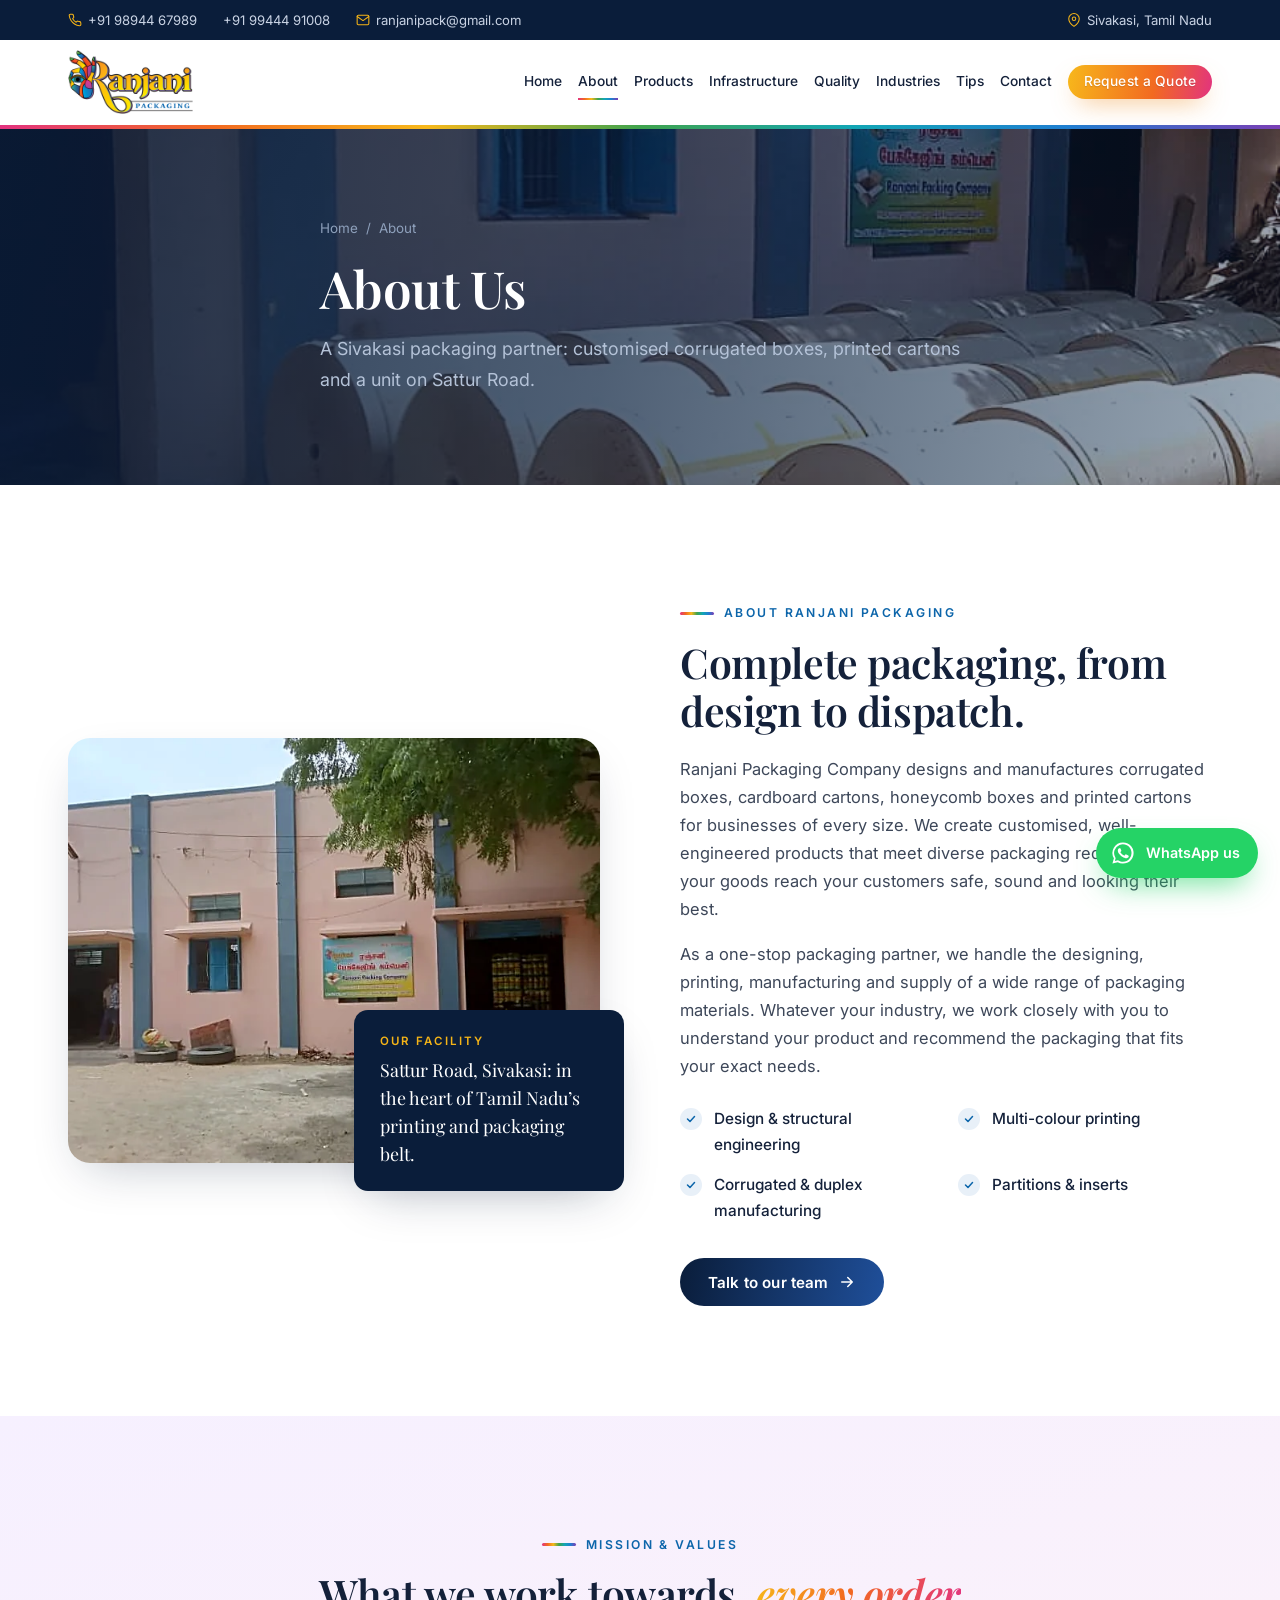
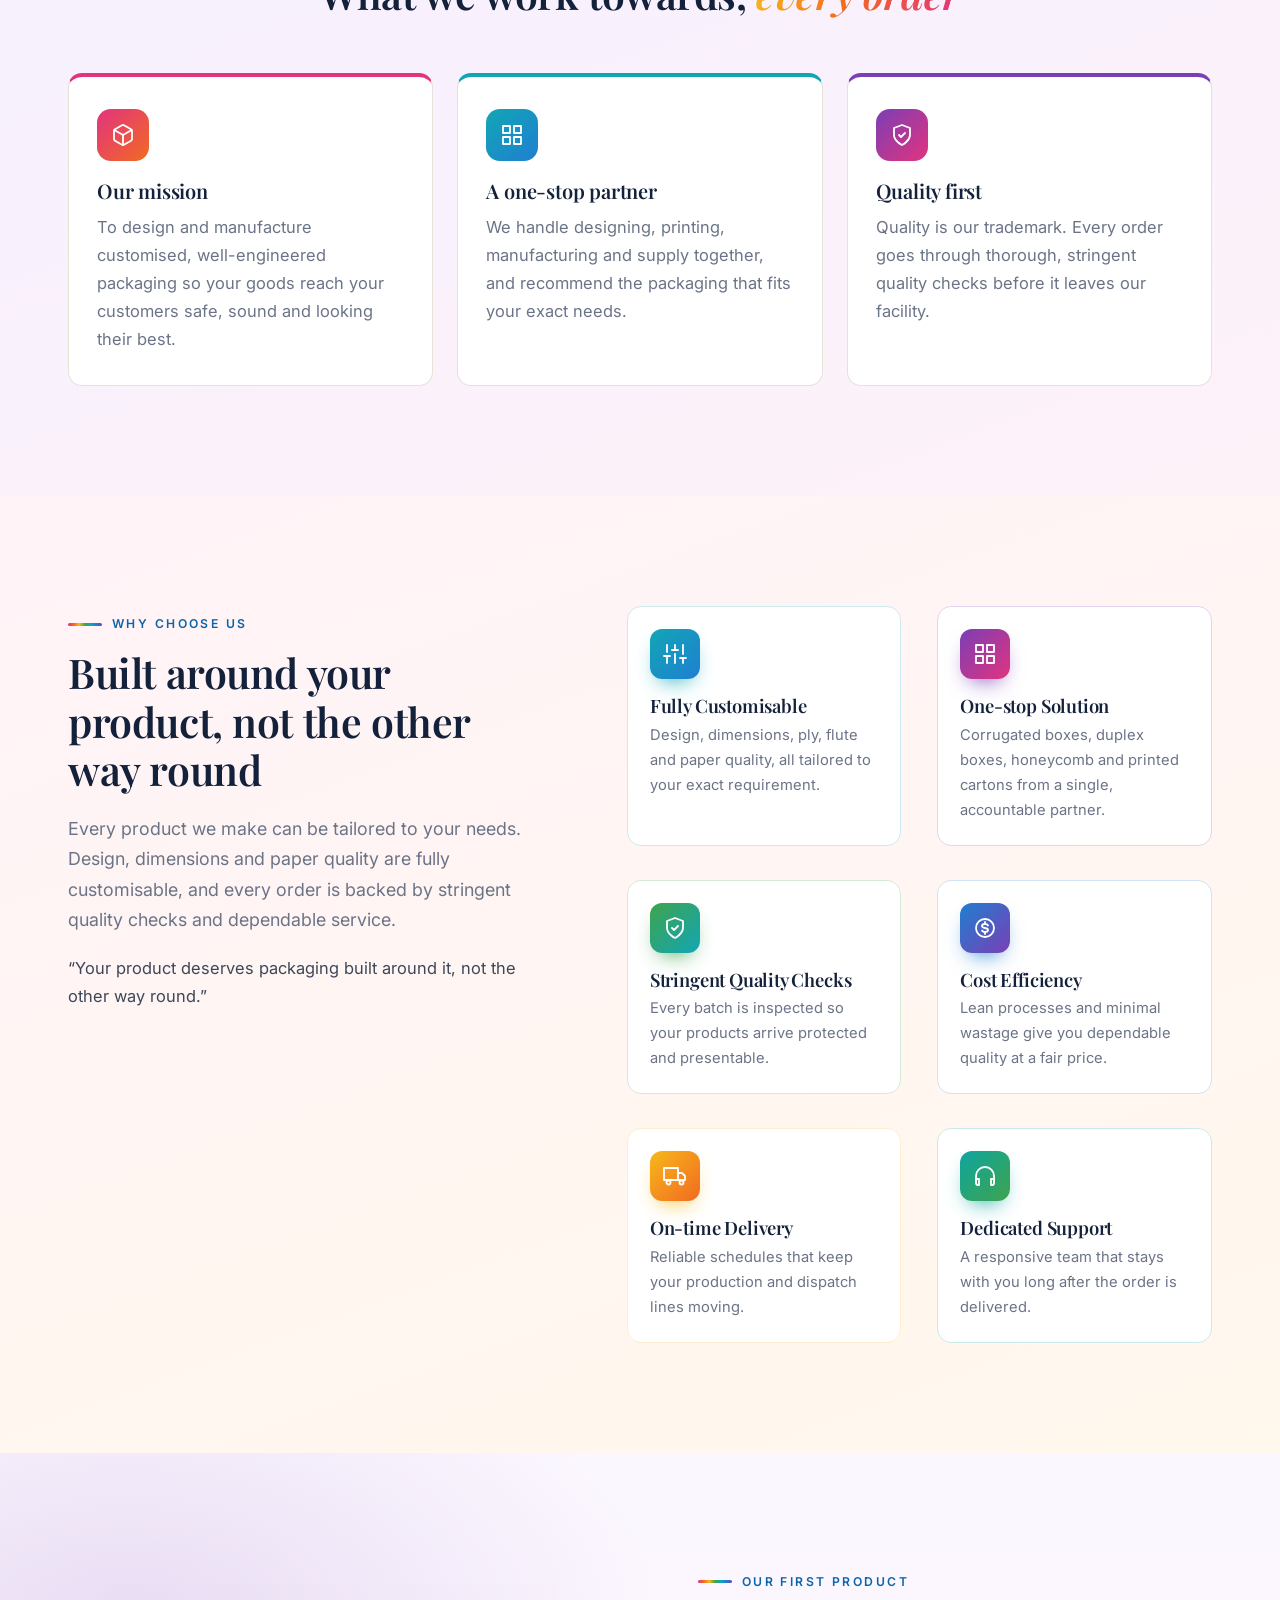
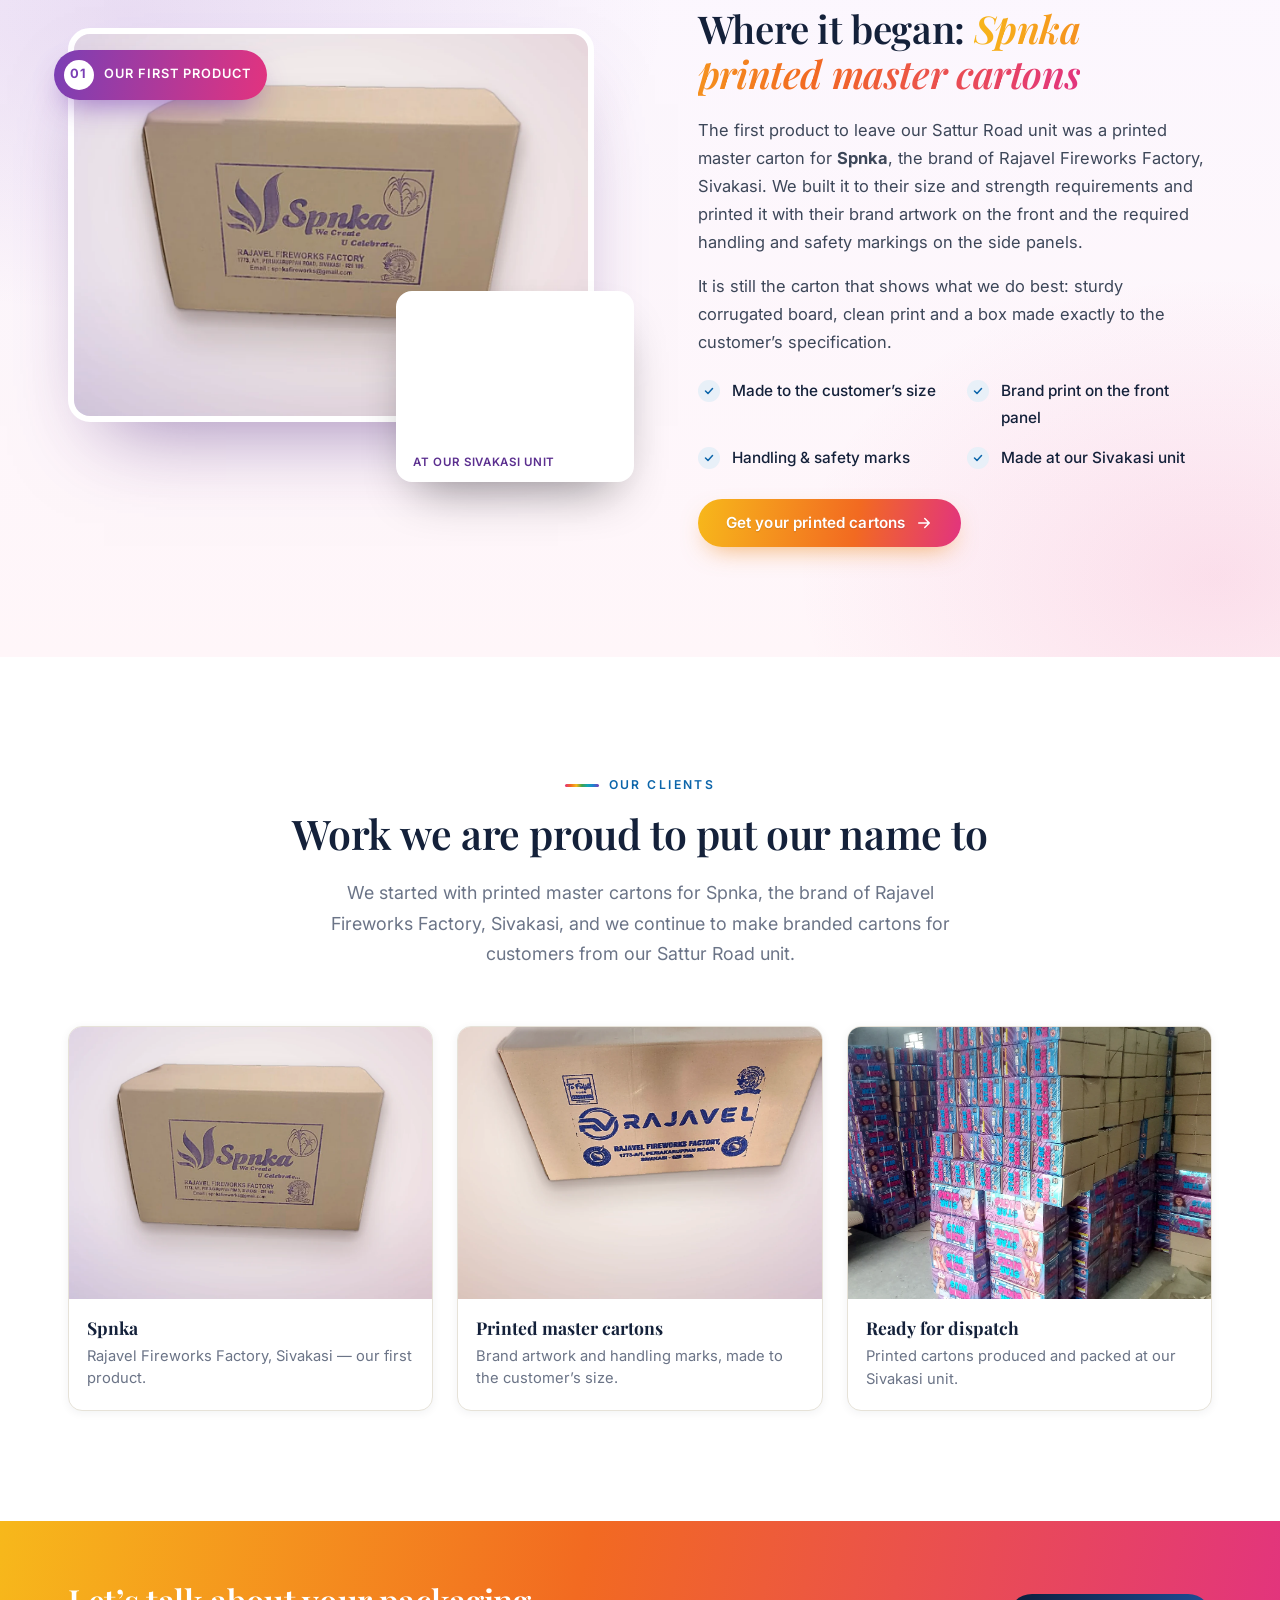
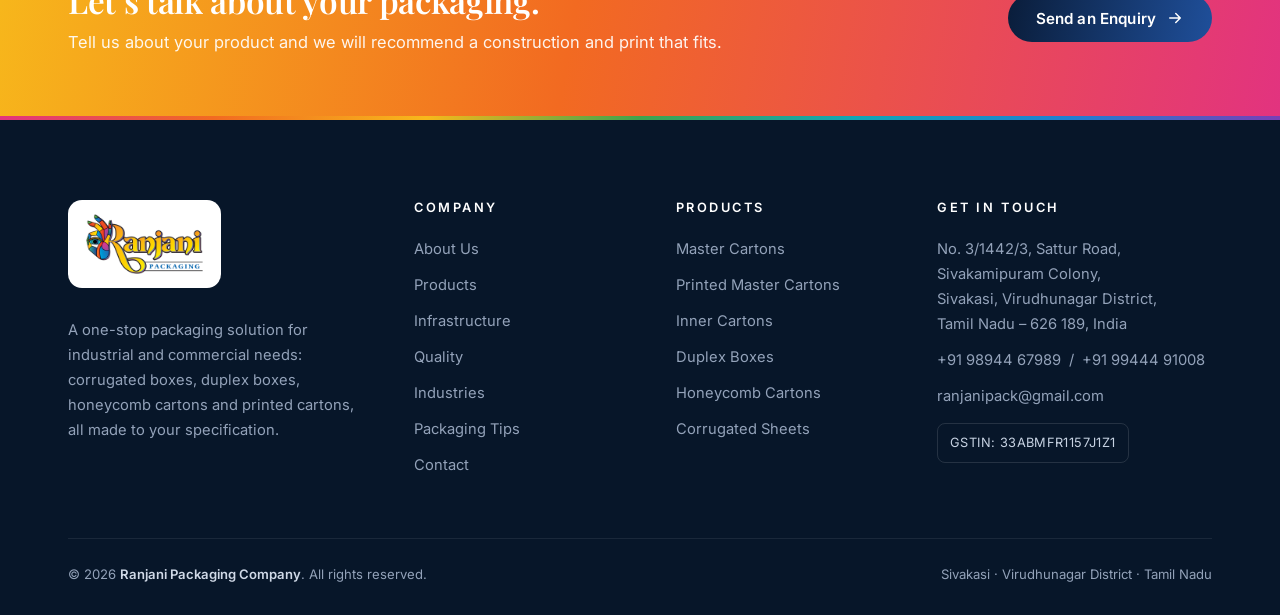
==== about.html @ b33c0b40 "Version 6: split the site into separate pages" ====
<!doctype html>
<html lang="en">
<head>
<meta charset="utf-8">
<meta name="viewport" content="width=device-width, initial-scale=1">
<title>About Us | Ranjani Packaging, Sivakasi</title>
<meta name="description" content="Ranjani Packaging Company, Sivakasi: our story, values, first product for Spnka, and why businesses choose us for corrugated and printed cartons.">
<meta name="theme-color" content="#0a1d3a">
<meta property="og:title" content="About Us | Ranjani Packaging, Sivakasi">
<meta property="og:description" content="Ranjani Packaging Company, Sivakasi: our story, values, first product for Spnka, and why businesses choose us for corrugated and printed cartons.">
<meta property="og:image" content="assets/img/ranjani-logo-600.png">
<link rel="icon" href="favicon.ico" sizes="any">
<link rel="icon" type="image/png" sizes="32x32" href="assets/img/favicon-32.png">
<link rel="apple-touch-icon" href="assets/img/apple-touch-icon.png">
<link rel="manifest" href="site.webmanifest">
<link rel="preconnect" href="https://fonts.googleapis.com">
<link rel="preconnect" href="https://fonts.gstatic.com" crossorigin>
<link href="https://fonts.googleapis.com/css2?family=Inter:wght@400;500;600;700&family=Playfair+Display:ital,wght@0,500;0,600;0,700;1,500;1,600&display=swap" rel="stylesheet">
<link rel="stylesheet" href="assets/css/style.css">
</head>
<body>
<div class="topbar"><div class="wrap">
  <div class="tb-group"><a href="tel:+919894467989"><svg viewBox="0 0 24 24" fill="none" stroke="currentColor" stroke-width="1.8" stroke-linecap="round" stroke-linejoin="round" aria-hidden="true"><path d="M22 16.9v3a2 2 0 0 1-2.2 2 19.8 19.8 0 0 1-8.6-3.1 19.5 19.5 0 0 1-6-6A19.8 19.8 0 0 1 2.1 4.2 2 2 0 0 1 4.1 2h3a2 2 0 0 1 2 1.7c.1.9.4 1.8.7 2.7a2 2 0 0 1-.5 2.1L8 9.8a16 16 0 0 0 6 6l1.3-1.3a2 2 0 0 1 2.1-.4c.9.3 1.8.6 2.7.7a2 2 0 0 1 1.7 2z"/></svg>+91 98944 67989</a><a class="tb-hide" href="tel:+919944491008">+91 99444 91008</a><a href="mailto:ranjanipack@gmail.com"><svg viewBox="0 0 24 24" fill="none" stroke="currentColor" stroke-width="1.8" stroke-linecap="round" stroke-linejoin="round" aria-hidden="true"><rect x="2" y="4" width="20" height="16" rx="2"/><path d="m22 6-10 7L2 6"/></svg>ranjanipack@gmail.com</a></div>
  <div class="tb-group"><span><svg viewBox="0 0 24 24" fill="none" stroke="currentColor" stroke-width="1.8" stroke-linecap="round" stroke-linejoin="round" aria-hidden="true"><path d="M21 10c0 7-9 13-9 13S3 17 3 10a9 9 0 0 1 18 0z"/><circle cx="12" cy="10" r="3"/></svg>Sivakasi, Tamil Nadu</span></div>
</div></div>
<header class="header"><div class="wrap">
  <a class="brand" href="index.html" aria-label="Ranjani Packaging home"><img src="assets/img/ranjani-logo-600.png" alt="Ranjani Packaging" width="600" height="308"></a>
  <nav class="nav" aria-label="Main">
    <a href="index.html">Home</a><a href="about.html" class="active" aria-current="page">About</a><a href="products.html">Products</a><a href="infrastructure.html">Infrastructure</a><a href="quality.html">Quality</a><a href="industries.html">Industries</a><a href="tips.html">Tips</a><a href="contact.html">Contact</a>
    <a class="btn btn-gold" href="contact.html">Request a Quote</a>
  </nav>
  <button class="menu-toggle" aria-label="Open menu" aria-expanded="false"><span></span><span></span><span></span></button>
</div></header>
<div class="rainbow" aria-hidden="true"></div>
<main>
<section class="page-hero has-photo">
  <img src="assets/img/ranjani-factory-exterior.webp" alt="Ranjani Packaging unit with kraft paper reels, Sivakasi" decoding="async">
  <div class="wrap">
    <div class="crumbs"><a href="index.html">Home</a> &nbsp;/&nbsp; About</div>
    <h1>About Us</h1>
    <p class="lead">A Sivakasi packaging partner: customised corrugated boxes, printed cartons and a unit on Sattur Road.</p>
  </div>
</section>
<section class="section bg-white" id="story"><div class="wrap about-grid">
  <div class="about-media reveal">
    <div class="frame"><img src="assets/img/ranjani-facility.webp" alt="Ranjani Packaging facility in Sivakasi" loading="lazy" decoding="async"></div>
    <div class="about-tag"><small>Our Facility</small><span>Sattur Road, Sivakasi: in the heart of Tamil Nadu’s printing and packaging belt.</span></div>
  </div>
  <div>
    <span class="eyebrow reveal">About Ranjani Packaging</span>
    <h2 class="reveal d1">Complete packaging, from design to dispatch.</h2>
    <p class="reveal d1">Ranjani Packaging Company designs and manufactures corrugated boxes, cardboard cartons, honeycomb boxes and printed cartons for businesses of every size. We create customised, well-engineered products that meet diverse packaging requirements, so your goods reach your customers safe, sound and looking their best.</p>
    <p class="reveal d2">As a one-stop packaging partner, we handle the designing, printing, manufacturing and supply of a wide range of packaging materials. Whatever your industry, we work closely with you to understand your product and recommend the packaging that fits your exact needs.</p>
    <ul class="checklist reveal d2">
      <li>Design &amp; structural engineering</li><li>Multi-colour printing</li>
      <li>Corrugated &amp; duplex manufacturing</li><li>Partitions &amp; inserts</li>
    </ul>
    <div class="reveal d3"><a class="btn btn-navy" href="contact.html">Talk to our team <svg viewBox="0 0 24 24" fill="none" stroke="currentColor" stroke-width="2" stroke-linecap="round" stroke-linejoin="round" aria-hidden="true"><path d="M5 12h14M13 6l6 6-6 6"/></svg></a></div>
  </div>
</div></section>

<section class="section bg-lilac" id="mission"><div class="wrap">
  <div class="section-head center">
    <span class="eyebrow reveal">Mission &amp; Values</span>
    <h2 class="reveal d1">What we work towards, <span class="gold-text">every order</span></h2>
  </div>
  <div class="mission-grid">
    <article class="mv reveal" style="--c:#e2337f;--c2:#f26a21"><div class="ic"><svg viewBox="0 0 24 24" fill="none" stroke="currentColor" stroke-width="1.8" stroke-linecap="round" stroke-linejoin="round" aria-hidden="true"><path d="M21 16V8a2 2 0 0 0-1-1.7l-7-4a2 2 0 0 0-2 0l-7 4A2 2 0 0 0 3 8v8a2 2 0 0 0 1 1.7l7 4a2 2 0 0 0 2 0l7-4a2 2 0 0 0 1-1.7z"/><path d="M3.3 7 12 12l8.7-5M12 22V12"/></svg></div><h3>Our mission</h3><p>To design and manufacture customised, well-engineered packaging so your goods reach your customers safe, sound and looking their best.</p></article>
    <article class="mv reveal d1" style="--c:#12a6b5;--c2:#1f7fd1"><div class="ic"><svg viewBox="0 0 24 24" fill="none" stroke="currentColor" stroke-width="1.8" stroke-linecap="round" stroke-linejoin="round" aria-hidden="true"><rect x="3" y="3" width="7" height="7"/><rect x="14" y="3" width="7" height="7"/><rect x="3" y="14" width="7" height="7"/><rect x="14" y="14" width="7" height="7"/></svg></div><h3>A one-stop partner</h3><p>We handle designing, printing, manufacturing and supply together, and recommend the packaging that fits your exact needs.</p></article>
    <article class="mv reveal d2" style="--c:#7a3fb5;--c2:#e2337f"><div class="ic"><svg viewBox="0 0 24 24" fill="none" stroke="currentColor" stroke-width="1.8" stroke-linecap="round" stroke-linejoin="round" aria-hidden="true"><path d="M12 22s8-4 8-10V5l-8-3-8 3v7c0 6 8 10 8 10z"/><path d="m9 12 2 2 4-4"/></svg></div><h3>Quality first</h3><p>Quality is our trademark. Every order goes through thorough, stringent quality checks before it leaves our facility.</p></article>
  </div>
</div></section>

<section class="section bg-peach2" id="why"><div class="wrap why-grid">
  <div>
    <span class="eyebrow reveal">Why Choose Us</span>
    <h2 class="reveal d1">Built around your product, not the other way round</h2>
    <p class="lead reveal d2">Every product we make can be tailored to your needs. Design, dimensions and paper quality are fully customisable, and every order is backed by stringent quality checks and dependable service.</p>
    <div class="quote reveal d3">“Your product deserves packaging built around it, not the other way round.”</div>
  </div>
  <div class="why-list"><div class="why-item reveal d0" style="--c:#12a6b5;--c2:#1f7fd1"><div class="ic"><svg viewBox="0 0 24 24" fill="none" stroke="currentColor" stroke-width="1.8" stroke-linecap="round" stroke-linejoin="round" aria-hidden="true"><path d="M4 21v-7M4 10V3M12 21v-9M12 8V3M20 21v-5M20 12V3M1 14h6M9 8h6M17 16h6"/></svg></div><h3>Fully Customisable</h3><p>Design, dimensions, ply, flute and paper quality, all tailored to your exact requirement.</p></div><div class="why-item reveal d1" style="--c:#7a3fb5;--c2:#e2337f"><div class="ic"><svg viewBox="0 0 24 24" fill="none" stroke="currentColor" stroke-width="1.8" stroke-linecap="round" stroke-linejoin="round" aria-hidden="true"><rect x="3" y="3" width="7" height="7"/><rect x="14" y="3" width="7" height="7"/><rect x="3" y="14" width="7" height="7"/><rect x="14" y="14" width="7" height="7"/></svg></div><h3>One-stop Solution</h3><p>Corrugated boxes, duplex boxes, honeycomb and printed cartons from a single, accountable partner.</p></div><div class="why-item reveal d0" style="--c:#3fa34d;--c2:#12a6b5"><div class="ic"><svg viewBox="0 0 24 24" fill="none" stroke="currentColor" stroke-width="1.8" stroke-linecap="round" stroke-linejoin="round" aria-hidden="true"><path d="M12 22s8-4 8-10V5l-8-3-8 3v7c0 6 8 10 8 10z"/><path d="m9 12 2 2 4-4"/></svg></div><h3>Stringent Quality Checks</h3><p>Every batch is inspected so your products arrive protected and presentable.</p></div><div class="why-item reveal d1" style="--c:#1f7fd1;--c2:#7a3fb5"><div class="ic"><svg viewBox="0 0 24 24" fill="none" stroke="currentColor" stroke-width="1.8" stroke-linecap="round" stroke-linejoin="round" aria-hidden="true"><circle cx="12" cy="12" r="9"/><path d="M15 9.5c-.5-1-1.6-1.5-3-1.5-1.7 0-3 .9-3 2s1.3 1.7 3 2 3 .9 3 2-1.3 2-3 2c-1.4 0-2.5-.5-3-1.5M12 6v2M12 16v2"/></svg></div><h3>Cost Efficiency</h3><p>Lean processes and minimal wastage give you dependable quality at a fair price.</p></div><div class="why-item reveal d0" style="--c:#f7b81b;--c2:#f26a21"><div class="ic"><svg viewBox="0 0 24 24" fill="none" stroke="currentColor" stroke-width="1.8" stroke-linecap="round" stroke-linejoin="round" aria-hidden="true"><path d="M1 4h14v12H1zM15 9h4l3 3v4h-7"/><circle cx="5.5" cy="18.5" r="2"/><circle cx="18.5" cy="18.5" r="2"/></svg></div><h3>On-time Delivery</h3><p>Reliable schedules that keep your production and dispatch lines moving.</p></div><div class="why-item reveal d1" style="--c:#0ea5a0;--c2:#3fa34d"><div class="ic"><svg viewBox="0 0 24 24" fill="none" stroke="currentColor" stroke-width="1.8" stroke-linecap="round" stroke-linejoin="round" aria-hidden="true"><path d="M3 18v-6a9 9 0 0 1 18 0v6"/><path d="M21 19a2 2 0 0 1-2 2h-1v-6h3zM3 19a2 2 0 0 0 2 2h1v-6H3z"/></svg></div><h3>Dedicated Support</h3><p>A responsive team that stays with you long after the order is delivered.</p></div></div>
</div></section>

<section class="section spot" id="first-product"><div class="wrap spot-grid">
  <div class="spot-media reveal">
    <figure class="spot-main"><img src="assets/img/ranjani-spnka-studio.webp" alt="Spnka printed master carton made by Ranjani Packaging" loading="lazy" decoding="async"></figure>
    <figure class="spot-inset"><img src="assets/img/ranjani-spnka-side.webp" alt="Spnka master carton at the Ranjani Packaging unit" loading="lazy" decoding="async"><figcaption>At our Sivakasi unit</figcaption></figure>
    <span class="spot-badge"><b>01</b>Our first product</span>
  </div>
  <div class="spot-copy">
    <span class="eyebrow reveal">Our First Product</span>
    <h2 class="reveal d1">Where it began: <span class="gold-text">Spnka printed master cartons</span></h2>
    <p class="reveal d1">The first product to leave our Sattur Road unit was a printed master carton for <b>Spnka</b>, the brand of Rajavel Fireworks Factory, Sivakasi. We built it to their size and strength requirements and printed it with their brand artwork on the front and the required handling and safety markings on the side panels.</p>
    <p class="reveal d2">It is still the carton that shows what we do best: sturdy corrugated board, clean print and a box made exactly to the customer’s specification.</p>
    <ul class="checklist reveal d2">
      <li>Made to the customer’s size</li><li>Brand print on the front panel</li>
      <li>Handling &amp; safety marks</li><li>Made at our Sivakasi unit</li>
    </ul>
    <div class="reveal d3"><a class="btn btn-gold" href="contact.html">Get your printed cartons <svg viewBox="0 0 24 24" fill="none" stroke="currentColor" stroke-width="2" stroke-linecap="round" stroke-linejoin="round" aria-hidden="true"><path d="M5 12h14M13 6l6 6-6 6"/></svg></a></div>
  </div>
</div></section>

<section class="section bg-white" id="clients"><div class="wrap">
  <div class="section-head center">
    <span class="eyebrow reveal">Our Clients</span>
    <h2 class="reveal d1">Work we are proud to put our name to</h2>
    <p class="lead reveal d2">We started with printed master cartons for Spnka, the brand of Rajavel Fireworks Factory, Sivakasi, and we continue to make branded cartons for customers from our Sattur Road unit.</p>
  </div>
  <div class="client-grid">
    <figure class="reveal"><img src="assets/img/ranjani-spnka-studio.webp" alt="Spnka printed master carton" loading="lazy" decoding="async"><figcaption><b>Spnka</b>Rajavel Fireworks Factory, Sivakasi — our first product.</figcaption></figure>
    <figure class="reveal d1"><img src="assets/img/ranjani-printed-carton-front.webp" alt="Printed master carton made by Ranjani Packaging" loading="lazy" decoding="async"><figcaption><b>Printed master cartons</b>Brand artwork and handling marks, made to the customer’s size.</figcaption></figure>
    <figure class="reveal d2"><img src="assets/img/ranjani-printed-stock.webp" alt="Printed cartons stacked at the Ranjani unit" loading="lazy" decoding="async"><figcaption><b>Ready for dispatch</b>Printed cartons produced and packed at our Sivakasi unit.</figcaption></figure>
  </div>
</div></section>
<section class="cta-band"><div class="wrap">
  <div><h2>Let’s talk about your packaging.</h2><p>Tell us about your product and we will recommend a construction and print that fits.</p></div>
  <a class="btn btn-navy" href="contact.html">Send an Enquiry <svg viewBox="0 0 24 24" fill="none" stroke="currentColor" stroke-width="2" stroke-linecap="round" stroke-linejoin="round" aria-hidden="true"><path d="M5 12h14M13 6l6 6-6 6"/></svg></a>
</div></section>
</main>
<footer class="footer"><div class="wrap">
  <div class="fgrid4">
    <div>
      <a class="flogo" href="index.html"><img src="assets/img/ranjani-logo-600.png" alt="Ranjani Packaging" loading="lazy"></a>
      <p>A one-stop packaging solution for industrial and commercial needs: corrugated boxes, duplex boxes, honeycomb cartons and printed cartons, all made to your specification.</p>
    </div>
    <div><h4>Company</h4><ul>
      <li><a href="about.html">About Us</a></li>
      <li><a href="products.html">Products</a></li>
      <li><a href="infrastructure.html">Infrastructure</a></li>
      <li><a href="quality.html">Quality</a></li>
      <li><a href="industries.html">Industries</a></li>
      <li><a href="tips.html">Packaging Tips</a></li>
      <li><a href="contact.html">Contact</a></li></ul></div>
    <div><h4>Products</h4><ul><li><a href="products.html#master-cartons">Master Cartons</a></li><li><a href="products.html#printed-master-cartons">Printed Master Cartons</a></li><li><a href="products.html#inner-cartons">Inner Cartons</a></li><li><a href="products.html#duplex-boxes">Duplex Boxes</a></li><li><a href="products.html#honeycomb-cartons">Honeycomb Cartons</a></li><li><a href="products.html#corrugated-sheets">Corrugated Sheets</a></li></ul></div>
    <div><h4>Get in Touch</h4><ul>
      <li>No. 3/1442/3, Sattur Road, Sivakamipuram Colony,<br>Sivakasi, Virudhunagar District,<br>Tamil Nadu – 626 189, India</li>
      <li><a href="tel:+919894467989">+91 98944 67989</a> &nbsp;/&nbsp; <a href="tel:+919944491008">+91 99444 91008</a></li>
      <li><a href="mailto:ranjanipack@gmail.com">ranjanipack@gmail.com</a></li></ul>
      <span class="gst">GSTIN: 33ABMFR1157J1Z1</span>
    </div>
  </div>
  <div class="legal"><span>© <span id="year">2026</span> <b>Ranjani Packaging Company</b>. All rights reserved.</span><span>Sivakasi · Virudhunagar District · Tamil Nadu</span></div>
</div></footer>
<a class="fab-wa" href="https://wa.me/919894467989?text=Hello%20Ranjani%20Packaging%2C%20I%20would%20like%20a%20quote." target="_blank" rel="noopener" aria-label="Chat on WhatsApp"><svg viewBox="0 0 32 32" aria-hidden="true"><path fill="currentColor" d="M16 3a13 13 0 0 0-11.2 19.6L3 29l6.6-1.7A13 13 0 1 0 16 3zm0 23.7c-2 0-4-.5-5.7-1.6l-.4-.2-3.9 1 1-3.8-.3-.4A10.7 10.7 0 1 1 16 26.7zm5.9-8c-.3-.2-1.9-1-2.2-1s-.5-.2-.7.2-.8 1-1 1.2-.4.2-.7 0a8.8 8.8 0 0 1-4.4-3.8c-.3-.6.3-.5 1-1.7.1-.2 0-.4 0-.6l-1-2.4c-.3-.6-.5-.5-.7-.5h-.6a1.2 1.2 0 0 0-.9.4 3.7 3.7 0 0 0-1.1 2.7 6.4 6.4 0 0 0 1.3 3.4 14.7 14.7 0 0 0 5.7 5c2.1.9 2.9 1 4 .8.6-.1 1.9-.8 2.2-1.5s.3-1.4.2-1.5-.3-.2-.6-.4z"/></svg><span>WhatsApp us</span></a>
<button class="fab-top" aria-label="Back to top"><svg viewBox="0 0 24 24" fill="none" stroke="currentColor" stroke-width="2.4" stroke-linecap="round" stroke-linejoin="round" aria-hidden="true"><path d="M12 19V5M5 12l7-7 7 7"/></svg></button>
<script src="assets/js/main.js" defer></script>
</body>
</html>
---- assets/css/style.css ----
/* Ranjani Packaging — corporate stylesheet */
:root{
  --navy:#0a1d3a; --navy-2:#102a52; --blue:#0c65aa; --blue-soft:#e8f0f8;
  --gold:#f5b417; --orange:#ee8a1d; --gold-soft:#fdf4dc;
  --ink:#14213a; --text:#3d4759; --muted:#6b7487; --line:#e6e2d8;
  --paper:#f8f6f1; --white:#fff;
  --radius:14px; --radius-lg:22px;
  --shadow-sm:0 2px 10px rgba(10,29,58,.06);
  --shadow:0 18px 50px -18px rgba(10,29,58,.28);
  --serif:"Playfair Display",Georgia,"Times New Roman",serif;
  --sans:"Inter",system-ui,-apple-system,"Segoe UI",Roboto,Arial,sans-serif;
  --wrap:1200px;
}
*,*::before,*::after{box-sizing:border-box}
html{scroll-behavior:smooth;scroll-padding-top:96px}
body{margin:0;font-family:var(--sans);color:var(--text);background:var(--white);font-size:16.5px;line-height:1.7;-webkit-font-smoothing:antialiased;text-rendering:optimizeLegibility}
img{max-width:100%;display:block}
a{color:inherit;text-decoration:none}
h1,h2,h3,h4{font-family:var(--serif);color:var(--ink);line-height:1.18;margin:0 0 .5em;font-weight:600;letter-spacing:-.01em}
h1{font-size:clamp(2.3rem,4.6vw,3.9rem)}
h2{font-size:clamp(1.9rem,3.2vw,2.75rem)}
h3{font-size:1.32rem}
p{margin:0 0 1em}
.wrap{max-width:var(--wrap);margin:0 auto;padding:0 28px}
.eyebrow{display:inline-flex;align-items:center;gap:10px;font:600 .76rem/1 var(--sans);letter-spacing:.2em;text-transform:uppercase;color:var(--blue);margin-bottom:18px}
.eyebrow::before{content:"";width:28px;height:2px;background:linear-gradient(90deg,var(--gold),var(--orange))}
.eyebrow.light{color:var(--gold)}
.lead{font-size:1.12rem;color:var(--muted);max-width:640px}
.section{padding:110px 0}
.section.tint{background:var(--paper)}
.section-head{max-width:720px;margin-bottom:56px}
.section-head.center{text-align:center;margin-left:auto;margin-right:auto}
.section-head.center .eyebrow{justify-content:center}
.section-head.center .lead{margin:0 auto}
.gold-text{background:linear-gradient(100deg,var(--gold),var(--orange));-webkit-background-clip:text;background-clip:text;color:transparent;font-style:italic}

/* Buttons */
.btn{display:inline-flex;align-items:center;gap:10px;padding:15px 28px;border-radius:999px;font:600 .95rem/1 var(--sans);letter-spacing:.01em;transition:transform .25s,box-shadow .25s,background .25s,color .25s;cursor:pointer;border:0}
.btn svg{width:18px;height:18px;transition:transform .25s}
.btn:hover svg{transform:translateX(3px)}
.btn-gold{background:linear-gradient(100deg,var(--gold),var(--orange));color:var(--navy);box-shadow:0 10px 26px -10px rgba(238,138,29,.7)}
.btn-gold:hover{transform:translateY(-2px);box-shadow:0 16px 30px -10px rgba(238,138,29,.8)}
.btn-ghost{border:1.5px solid rgba(255,255,255,.35);color:#fff}
.btn-ghost:hover{background:rgba(255,255,255,.08);border-color:#fff}
.btn-navy{background:var(--navy);color:#fff}
.btn-navy:hover{background:var(--blue);transform:translateY(-2px)}
.btn-outline{border:1.5px solid var(--navy);color:var(--navy)}
.btn-outline:hover{background:var(--navy);color:#fff}

/* Top bar & header */
.topbar{background:var(--navy);color:#c9d3e4;font-size:.82rem}
.topbar .wrap{display:flex;justify-content:space-between;align-items:center;height:40px;gap:20px}
.topbar a:hover{color:var(--gold)}
.topbar .tb-group{display:flex;gap:26px;align-items:center}
.topbar svg{width:14px;height:14px;vertical-align:-2px;margin-right:6px;color:var(--gold)}
.header{position:sticky;top:0;z-index:50;background:rgba(255,255,255,.92);backdrop-filter:saturate(1.6) blur(14px);-webkit-backdrop-filter:saturate(1.6) blur(14px);border-bottom:1px solid transparent;transition:box-shadow .3s,border-color .3s}
.header.scrolled{box-shadow:0 8px 30px -14px rgba(10,29,58,.25);border-color:var(--line)}
.header .wrap{display:flex;align-items:center;justify-content:space-between;height:84px}
.brand img{height:58px;width:auto;transition:height .3s}
.header.scrolled .brand img{height:50px}
.nav{display:flex;align-items:center;gap:34px}
.nav a{font-size:.93rem;font-weight:500;color:var(--ink);position:relative;padding:6px 0}
.nav a:not(.btn)::after{content:"";position:absolute;left:0;bottom:0;width:0;height:2px;background:var(--gold);transition:width .3s}
.nav a:not(.btn):hover::after,.nav a.active::after{width:100%}
.nav .btn{padding:12px 22px;color:var(--navy)}
.menu-toggle{display:none;background:none;border:0;width:44px;height:44px;cursor:pointer;padding:10px}
.menu-toggle span{display:block;height:2px;background:var(--navy);margin:5px 0;transition:.3s}
.menu-open .menu-toggle span:nth-child(1){transform:translateY(7px) rotate(45deg)}
.menu-open .menu-toggle span:nth-child(2){opacity:0}
.menu-open .menu-toggle span:nth-child(3){transform:translateY(-7px) rotate(-45deg)}

/* Hero */
.hero{position:relative;background:radial-gradient(1200px 600px at 85% 10%,#173a6e 0%,transparent 60%),linear-gradient(160deg,var(--navy) 0%,#0d2448 60%,#0a1b36 100%);color:#d5deec;overflow:hidden}
.hero::before{content:"";position:absolute;inset:0;background:url("../img/flute.svg") repeat;opacity:.07;pointer-events:none}
.hero .wrap{position:relative;display:grid;grid-template-columns:1.05fr .95fr;gap:60px;align-items:center;padding-top:110px;padding-bottom:120px}
.hero h1{color:#fff;margin-bottom:24px}
.hero .lead{color:#b9c6da;font-size:1.15rem;margin-bottom:36px}
.hero-actions{display:flex;gap:14px;flex-wrap:wrap}
.hero-points{display:flex;gap:28px;margin-top:46px;padding-top:30px;border-top:1px solid rgba(255,255,255,.12);flex-wrap:wrap}
.hero-points div{font-size:.88rem;color:#9fb0c8}
.hero-points strong{display:block;font-family:var(--serif);font-size:1.25rem;color:#fff;font-weight:600}
.hero-visual{position:relative;height:520px}
.hv-main{position:absolute;inset:30px 40px 50px 30px;background:#fff;border-radius:var(--radius-lg);box-shadow:0 40px 80px -30px rgba(0,0,0,.6);display:flex;align-items:center;justify-content:center;padding:30px;overflow:hidden}
.hv-main::after{content:"";position:absolute;inset:0;border-radius:inherit;box-shadow:inset 0 0 0 1px rgba(10,29,58,.06)}
.hv-main img{max-height:100%;object-fit:contain}
.hv-card{position:absolute;background:#eeeeee;border-radius:16px;box-shadow:0 24px 50px -18px rgba(0,0,0,.55);overflow:hidden;border:5px solid #fff}
.hv-card img{width:100%;height:100%;object-fit:cover}
.hv-a{width:170px;height:170px;left:-10px;bottom:0;animation:float 7s ease-in-out infinite}
.hv-b{width:150px;height:150px;right:0;top:0;animation:float 8s ease-in-out infinite reverse}
.hv-badge{position:absolute;right:12px;bottom:22px;background:var(--navy-2);color:#fff;border:1px solid rgba(255,255,255,.15);border-radius:14px;padding:14px 18px;box-shadow:0 20px 40px -16px rgba(0,0,0,.6);font-size:.82rem;line-height:1.4}
.hv-badge b{display:block;color:var(--gold);font-family:var(--serif);font-size:1.05rem}
@keyframes float{0%,100%{transform:translateY(0)}50%{transform:translateY(-12px)}}

/* Capability strip */
.capstrip{background:#fff;border-bottom:1px solid var(--line)}
.capstrip .wrap{display:grid;grid-template-columns:repeat(4,1fr)}
.cap{padding:34px 26px;display:flex;gap:16px;align-items:center;border-right:1px solid var(--line)}
.cap:last-child{border-right:0}
.cap .ic{flex:0 0 48px;height:48px;border-radius:12px;background:var(--gold-soft);color:var(--orange);display:grid;place-items:center}
.cap .ic svg{width:24px;height:24px}
.cap b{display:block;color:var(--ink);font-size:.98rem}
.cap span{font-size:.85rem;color:var(--muted)}

/* About */
.about-grid{display:grid;grid-template-columns:1fr 1fr;gap:80px;align-items:center}
.about-media{position:relative}
.about-media .frame{border-radius:var(--radius-lg);overflow:hidden;box-shadow:var(--shadow);aspect-ratio:4/3.2}
.about-media .frame img{width:100%;height:100%;object-fit:cover}
.about-media::before{content:"";position:absolute;left:-22px;top:-22px;width:55%;height:60%;border:2px solid var(--gold);border-radius:var(--radius-lg);z-index:-1}
.about-tag{position:absolute;right:-24px;bottom:-28px;background:var(--navy);color:#fff;border-radius:var(--radius);padding:22px 26px;max-width:270px;box-shadow:var(--shadow)}
.about-tag small{display:block;color:var(--gold);font-size:.72rem;letter-spacing:.18em;text-transform:uppercase;font-weight:600;margin-bottom:6px}
.about-tag span{font-family:var(--serif);font-size:1.12rem;line-height:1.35}
.checklist{list-style:none;padding:0;margin:26px 0 34px;display:grid;grid-template-columns:1fr 1fr;gap:14px 24px}
.checklist li{display:flex;gap:12px;align-items:flex-start;color:var(--ink);font-weight:500;font-size:.96rem}
.checklist li::before{content:"";flex:0 0 22px;height:22px;border-radius:50%;background:var(--blue-soft) url("data:image/svg+xml,%3Csvg xmlns='http://www.w3.org/2000/svg' viewBox='0 0 24 24' fill='none' stroke='%230c65aa' stroke-width='3' stroke-linecap='round' stroke-linejoin='round'%3E%3Cpath d='M5 12l5 5 9-10'/%3E%3C/svg%3E") center/12px no-repeat;margin-top:2px}

/* Products */
.products-grid{display:grid;grid-template-columns:repeat(4,1fr);gap:26px}
.pcard{background:#fff;border-radius:var(--radius);overflow:hidden;border:1px solid var(--line);transition:transform .35s,box-shadow .35s,border-color .35s;display:flex;flex-direction:column}
.pcard:hover{transform:translateY(-6px);box-shadow:var(--shadow);border-color:transparent}
.pcard .media{background:#eeeeee;aspect-ratio:1/0.82;overflow:hidden;position:relative}
.pcard .media img{width:100%;height:100%;object-fit:cover;transition:transform .6s}
.pcard:hover .media img{transform:scale(1.06)}
.pcard .num{position:absolute;left:14px;top:14px;font:600 .72rem/1 var(--sans);letter-spacing:.12em;background:rgba(255,255,255,.92);color:var(--navy);padding:7px 10px;border-radius:999px}
.pcard .body{padding:22px 22px 24px;display:flex;flex-direction:column;flex:1}
.pcard h3{font-size:1.18rem;margin-bottom:8px}
.pcard p{font-size:.92rem;color:var(--muted);margin-bottom:16px;line-height:1.6}
.tags{display:flex;flex-wrap:wrap;gap:6px;margin-top:auto}
.tags span{font-size:.72rem;font-weight:600;color:var(--blue);background:var(--blue-soft);padding:5px 9px;border-radius:6px;letter-spacing:.02em}
.products-cta{display:flex;justify-content:space-between;align-items:center;margin-top:50px;padding:30px 36px;border-radius:var(--radius);background:var(--paper);border:1px solid var(--line);gap:20px;flex-wrap:wrap}
.products-cta p{margin:0;font-family:var(--serif);font-size:1.25rem;color:var(--ink)}

/* Specialty */
.special-grid{display:grid;grid-template-columns:repeat(3,1fr);gap:26px;margin-top:26px}
.scard{background:#fff;border-radius:var(--radius);border:1px solid var(--line);display:grid;grid-template-columns:140px 1fr;align-items:center;overflow:hidden}
.scard .media{background:#fff;height:100%;display:flex;align-items:center;justify-content:center;padding:14px;border-right:1px solid var(--line)}
.scard .media img{max-height:120px;object-fit:contain}
.scard .body{padding:20px 22px}
.scard h3{font-size:1.08rem;margin-bottom:6px}
.scard p{font-size:.88rem;color:var(--muted);margin:0;line-height:1.55}

/* Industries */
.dark{background:linear-gradient(170deg,var(--navy) 0%,#0e2750 100%);color:#c3cfe1;position:relative;overflow:hidden}
.dark::before{content:"";position:absolute;inset:0;background:url("../img/flute.svg") repeat;opacity:.05}
.dark .wrap{position:relative}
.dark h2,.dark h3{color:#fff}
.dark .lead{color:#a9b8cf}
.ind-grid{display:grid;grid-template-columns:repeat(3,1fr);gap:22px}
.ind{padding:34px 30px;border-radius:var(--radius);background:rgba(255,255,255,.04);border:1px solid rgba(255,255,255,.1);transition:background .35s,transform .35s,border-color .35s}
.ind:hover{background:rgba(255,255,255,.08);transform:translateY(-4px);border-color:rgba(245,180,23,.45)}
.ind .ic{width:56px;height:56px;border-radius:14px;display:grid;place-items:center;background:linear-gradient(135deg,var(--gold),var(--orange));color:var(--navy);margin-bottom:22px}
.ind .ic svg{width:28px;height:28px}
.ind h3{font-size:1.22rem;margin-bottom:8px}
.ind p{font-size:.92rem;margin:0;color:#a9b8cf}

/* Process */
.process{display:grid;grid-template-columns:repeat(4,1fr);gap:0;counter-reset:step;position:relative}
.process::before{content:"";position:absolute;top:38px;left:12%;right:12%;height:2px;background:repeating-linear-gradient(90deg,var(--gold) 0 10px,transparent 10px 18px);opacity:.6}
.step{text-align:center;padding:0 22px;position:relative}
.step .circle{width:78px;height:78px;border-radius:50%;margin:0 auto 24px;background:#fff;border:2px solid var(--line);display:grid;place-items:center;color:var(--blue);position:relative;box-shadow:var(--shadow-sm);transition:.35s}
.step:hover .circle{background:var(--navy);color:var(--gold);border-color:var(--navy)}
.step .circle svg{width:30px;height:30px}
.step .circle::after{counter-increment:step;content:"0" counter(step);position:absolute;top:-6px;right:-8px;background:var(--gold);color:var(--navy);font:700 .7rem/1 var(--sans);padding:6px 7px;border-radius:999px}
.step h3{font-size:1.2rem}
.step p{font-size:.92rem;color:var(--muted)}

/* QCDS */
.qcds{display:grid;grid-template-columns:repeat(4,1fr);gap:24px}
.q{background:#fff;border-radius:var(--radius);padding:38px 30px 34px;border:1px solid var(--line);position:relative;overflow:hidden;transition:.35s}
.q:hover{box-shadow:var(--shadow);transform:translateY(-4px)}
.q .big{font-family:var(--serif);font-size:5rem;line-height:.8;font-weight:700;color:transparent;-webkit-text-stroke:1.5px var(--gold);position:absolute;right:18px;top:20px;opacity:.8}
.q small{font:700 .72rem/1 var(--sans);letter-spacing:.2em;text-transform:uppercase;color:var(--orange)}
.q h3{margin:12px 0 12px;font-size:1.4rem}
.q p{font-size:.93rem;color:var(--muted);margin:0}
.q::after{content:"";position:absolute;left:0;bottom:0;height:3px;width:0;background:linear-gradient(90deg,var(--gold),var(--orange));transition:width .45s}
.q:hover::after{width:100%}

/* Why */
.why-grid{display:grid;grid-template-columns:.9fr 1.1fr;gap:80px;align-items:start}
.why-list{display:grid;grid-template-columns:1fr 1fr;gap:34px 36px}
.why-item .ic{width:50px;height:50px;border-radius:12px;background:var(--blue-soft);color:var(--blue);display:grid;place-items:center;margin-bottom:16px}
.why-item .ic svg{width:24px;height:24px}
.why-item h3{font-size:1.15rem;margin-bottom:6px}
.why-item p{font-size:.92rem;color:var(--muted);margin:0}
.why-intro .quote{margin-top:34px;padding:28px 30px;border-left:3px solid var(--gold);background:var(--paper);border-radius:0 var(--radius) var(--radius) 0;font-family:var(--serif);font-size:1.25rem;color:var(--ink);font-style:italic;line-height:1.5}

/* Gallery */
.gallery{display:grid;grid-template-columns:repeat(6,1fr);grid-auto-rows:190px;gap:16px}
.gallery figure{margin:0;border-radius:var(--radius);overflow:hidden;background:#eee;position:relative}
.gallery figure img{width:100%;height:100%;object-fit:cover;transition:transform .7s}
.gallery figure:hover img{transform:scale(1.07)}
.gallery figcaption{position:absolute;left:12px;bottom:12px;background:rgba(10,29,58,.85);color:#fff;font-size:.75rem;font-weight:600;padding:6px 10px;border-radius:6px;letter-spacing:.03em;opacity:0;transform:translateY(6px);transition:.35s}
.gallery figure:hover figcaption{opacity:1;transform:none}
.g-wide{grid-column:span 2}.g-tall{grid-row:span 2}.g-big{grid-column:span 2;grid-row:span 2}
.gallery .g-white{background:#fff;border:1px solid var(--line)}
.gallery .g-white img{object-fit:contain;padding:18px}

/* CTA */
.cta-band{background:linear-gradient(100deg,var(--gold),var(--orange));color:var(--navy)}
.cta-band .wrap{display:flex;align-items:center;justify-content:space-between;gap:30px;padding-top:60px;padding-bottom:60px;flex-wrap:wrap}
.cta-band h2{color:var(--navy);margin:0;font-size:clamp(1.6rem,2.6vw,2.2rem);max-width:700px}
.cta-band p{margin:8px 0 0;color:#3b2a06;opacity:.85}

/* Contact */
.contact-grid{display:grid;grid-template-columns:.9fr 1.1fr;gap:60px;align-items:start}
.cinfo{display:grid;gap:18px;margin-top:30px}
.citem{display:flex;gap:18px;align-items:flex-start;padding:22px 24px;border:1px solid var(--line);border-radius:var(--radius);background:#fff;transition:.3s}
.citem:hover{border-color:var(--gold);box-shadow:var(--shadow-sm)}
.citem .ic{flex:0 0 46px;height:46px;border-radius:12px;background:var(--navy);color:var(--gold);display:grid;place-items:center}
.citem .ic svg{width:21px;height:21px}
.citem small{display:block;font-size:.72rem;letter-spacing:.16em;text-transform:uppercase;color:var(--muted);font-weight:600;margin-bottom:3px}
.citem div{color:var(--ink);font-weight:500;line-height:1.55}
.citem a:hover{color:var(--blue)}
.form-card{background:#fff;border-radius:var(--radius-lg);padding:44px;box-shadow:var(--shadow);border:1px solid var(--line)}
.form-card h3{font-size:1.6rem;margin-bottom:6px}
.form-card > p{color:var(--muted);font-size:.94rem;margin-bottom:28px}
.fgrid{display:grid;grid-template-columns:1fr 1fr;gap:18px}
.field{display:flex;flex-direction:column;gap:7px}
.field.full{grid-column:1/-1}
.field label{font-size:.8rem;font-weight:600;color:var(--ink);letter-spacing:.02em}
.field input,.field select,.field textarea{font:inherit;font-size:.95rem;padding:13px 15px;border:1.5px solid var(--line);border-radius:10px;background:#fcfbf8;color:var(--ink);transition:border-color .25s,box-shadow .25s,background .25s;width:100%}
.field textarea{min-height:120px;resize:vertical}
.field input:focus,.field select:focus,.field textarea:focus{outline:0;border-color:var(--blue);background:#fff;box-shadow:0 0 0 4px rgba(12,101,170,.12)}
.form-foot{display:flex;justify-content:space-between;align-items:center;margin-top:24px;gap:16px;flex-wrap:wrap}
.form-foot small{color:var(--muted);font-size:.8rem;max-width:300px}
.form-note{margin-top:14px;font-size:.88rem;color:#1d7a43;display:none}
.form-note.show{display:block}
.map{margin-top:18px;border-radius:var(--radius);overflow:hidden;border:1px solid var(--line);height:230px;background:var(--paper)}
.map iframe{width:100%;height:100%;border:0;filter:grayscale(.3) contrast(1.05)}

/* Footer */
.footer{background:#071629;color:#93a2b9;font-size:.92rem}
.footer .wrap{padding-top:80px}
.fgrid4{display:grid;grid-template-columns:1.4fr 1fr 1fr 1.3fr;gap:50px;padding-bottom:60px}
.flogo{display:inline-block;background:#fff;border-radius:14px;padding:14px 18px;margin-bottom:22px}
.flogo img{height:60px;width:auto}
.footer h4{font-family:var(--sans);color:#fff;font-size:.8rem;letter-spacing:.2em;text-transform:uppercase;margin-bottom:22px;font-weight:600}
.footer ul{list-style:none;margin:0;padding:0;display:grid;gap:11px}
.footer a:hover{color:var(--gold)}
.footer .legal{border-top:1px solid rgba(255,255,255,.08);padding:24px 0 30px;display:flex;justify-content:space-between;gap:20px;flex-wrap:wrap;font-size:.82rem}
.footer .legal b{color:#d0d9e7;font-weight:600}
.gst{display:inline-block;margin-top:14px;padding:8px 12px;border:1px solid rgba(255,255,255,.12);border-radius:8px;font-size:.8rem;color:#c7d2e2;letter-spacing:.03em}

/* Page hero (inner pages) */
.page-hero{background:linear-gradient(160deg,var(--navy),#0f2a55);color:#c3cfe1;position:relative;overflow:hidden}
.page-hero::before{content:"";position:absolute;inset:0;background:url("../img/flute.svg") repeat;opacity:.07}
.page-hero .wrap{position:relative;padding-top:90px;padding-bottom:90px}
.page-hero h1{color:#fff;font-size:clamp(2.2rem,4vw,3.3rem);margin-bottom:16px}
.page-hero .lead{color:#b4c2d7}
.crumbs{font-size:.84rem;color:#8ea0bb;margin-bottom:18px}
.crumbs a:hover{color:var(--gold)}
.subnav{position:sticky;top:84px;z-index:40;background:#fff;border-bottom:1px solid var(--line)}
.subnav .wrap{display:flex;gap:8px;overflow-x:auto;padding-top:14px;padding-bottom:14px;scrollbar-width:none}
.subnav .wrap::-webkit-scrollbar{display:none}
.subnav a{white-space:nowrap;font-size:.85rem;font-weight:500;padding:8px 16px;border-radius:999px;border:1px solid var(--line);color:var(--ink);transition:.25s}
.subnav a:hover{background:var(--navy);border-color:var(--navy);color:#fff}

/* Product detail rows */
.prow{display:grid;grid-template-columns:1fr 1fr;gap:70px;align-items:center;padding:80px 0;border-bottom:1px solid var(--line)}
.prow:last-child{border-bottom:0}
.prow.rev .pr-media{order:2}
.pr-media{display:grid;grid-template-columns:2fr 1fr;grid-template-rows:1fr 1fr;gap:14px;aspect-ratio:3/2}
.pr-media figure{margin:0;border-radius:var(--radius);overflow:hidden;background:#eee}
.pr-media figure:first-child{grid-row:span 2}
.pr-media figure img{width:100%;height:100%;object-fit:cover}
.pr-media.single{grid-template-columns:1fr;grid-template-rows:1fr}
.pr-media.single figure{grid-row:auto;background:#fff;border:1px solid var(--line)}
.pr-media.single figure img{object-fit:contain;padding:24px}
.pr-index{font:600 .78rem/1 var(--sans);letter-spacing:.2em;color:var(--orange);margin-bottom:14px;display:block}
.prow h2{font-size:clamp(1.7rem,2.6vw,2.3rem)}
.specs{list-style:none;padding:0;margin:22px 0 30px;display:grid;gap:10px}
.specs li{display:flex;gap:12px;font-size:.95rem;color:var(--ink)}
.specs li::before{content:"";flex:0 0 8px;height:8px;margin-top:9px;border-radius:2px;background:var(--gold);transform:rotate(45deg)}

/* Reveal animations */
.reveal{opacity:0;transform:translateY(26px);transition:opacity .9s cubic-bezier(.2,.7,.2,1),transform .9s cubic-bezier(.2,.7,.2,1)}
.reveal.in{opacity:1;transform:none}
.reveal.d1{transition-delay:.08s}.reveal.d2{transition-delay:.16s}.reveal.d3{transition-delay:.24s}
@media (prefers-reduced-motion:reduce){*{animation:none!important;transition:none!important}.reveal{opacity:1;transform:none}html{scroll-behavior:auto}}

/* Responsive */
@media (max-width:1100px){
  .products-grid{grid-template-columns:repeat(3,1fr)}
  .special-grid{grid-template-columns:1fr 1fr}
  .fgrid4{grid-template-columns:1fr 1fr}
  .nav{gap:24px}
}
@media (max-width:960px){
  .section{padding:84px 0}
  .menu-toggle{display:block}
  .nav{position:fixed;inset:84px 0 auto 0;background:#fff;flex-direction:column;align-items:stretch;gap:0;padding:12px 28px 28px;border-bottom:1px solid var(--line);box-shadow:0 30px 40px -20px rgba(10,29,58,.25);transform:translateY(-130%);transition:transform .4s cubic-bezier(.2,.7,.2,1);z-index:-1}
  .menu-open .nav{transform:none}
  .nav a{padding:15px 0;border-bottom:1px solid var(--line)}
  .nav a::after{display:none}
  .nav .btn{margin-top:18px;justify-content:center;border:0}
  .hero .wrap{grid-template-columns:1fr;padding-top:70px;padding-bottom:80px;gap:40px}
  .hero-visual{height:420px;max-width:560px;width:100%;margin:0 auto}
  .capstrip .wrap{grid-template-columns:1fr 1fr}
  .cap:nth-child(2){border-right:0}
  .cap:nth-child(-n+2){border-bottom:1px solid var(--line)}
  .about-grid,.why-grid,.contact-grid{grid-template-columns:1fr;gap:60px}
  .about-tag{right:12px}
  .ind-grid,.qcds{grid-template-columns:1fr 1fr}
  .process{grid-template-columns:1fr 1fr;gap:44px 0}
  .process::before{display:none}
  .gallery{grid-template-columns:repeat(4,1fr)}
  .prow{grid-template-columns:1fr;gap:36px;padding:60px 0}
  .prow.rev .pr-media{order:0}
  .topbar .tb-hide{display:none}
}
@media (max-width:640px){
  body{font-size:16px}
  .wrap{padding:0 20px}
  .section{padding:70px 0}
  .section-head{margin-bottom:40px}
  .topbar .wrap{justify-content:center}
  .topbar .tb-group:last-child{display:none}
  .header .wrap{height:72px}
  .brand img,.header.scrolled .brand img{height:46px}
  .nav{inset:72px 0 auto 0}
  .subnav{top:72px}
  html{scroll-padding-top:80px}
  .hero-visual{height:340px}
  .hv-main{inset:20px 18px 40px 18px;padding:18px}
  .hv-a{width:110px;height:110px;left:-4px}
  .hv-b{width:100px;height:100px}
  .hv-badge{display:none}
  .hero-points{gap:20px}
  .hero-points div{flex:1 1 40%}
  .capstrip .wrap{grid-template-columns:1fr;padding:0}
  .cap{border-right:0!important;border-bottom:1px solid var(--line);padding:22px 20px}
  .cap:last-child{border-bottom:0}
  .products-grid{grid-template-columns:1fr 1fr;gap:14px}
  .pcard .body{padding:16px}
  .pcard h3{font-size:1.02rem}
  .pcard p{display:none}
  .special-grid{grid-template-columns:1fr}
  .scard{grid-template-columns:110px 1fr}
  .ind-grid,.qcds,.why-list{grid-template-columns:1fr}
  .process{grid-template-columns:1fr}
  .checklist{grid-template-columns:1fr}
  .about-media::before{display:none}
  .about-tag{position:relative;right:auto;bottom:auto;margin:-40px 16px 0;max-width:none}
  .gallery{grid-template-columns:1fr 1fr;grid-auto-rows:150px;gap:10px}
  .g-big{grid-column:span 2;grid-row:span 2}.g-wide{grid-column:span 2}.g-tall{grid-row:span 1}
  .form-card{padding:28px 22px}
  .fgrid{grid-template-columns:1fr}
  .fgrid4{grid-template-columns:1fr;gap:36px}
  .products-cta{padding:24px}
  .pr-media{aspect-ratio:4/3}
}

/* Refinements after visual review */
.tint{background:var(--paper)}
.brand img{height:64px}
.header.scrolled .brand img{height:54px}
.scard .media img,.pr-media.single figure img,.gallery .g-white img,.hv-main img{mix-blend-mode:multiply}
.map{position:relative;background:var(--paper) url("../img/flute.svg") repeat;background-size:120px 40px}
.map::before{content:"Sattur Road, Sivakasi";position:absolute;inset:0;display:grid;place-items:center;font-family:var(--serif);color:var(--muted);font-size:1.05rem;z-index:0}
.map iframe{position:relative;z-index:1}
.map-link{display:inline-flex;align-items:center;gap:8px;margin-top:12px;font-size:.88rem;font-weight:600;color:var(--blue)}
.map-link svg{width:16px;height:16px}
.map-link:hover{color:var(--orange)}
@media (min-width:961px){.subnav .wrap{flex-wrap:wrap;justify-content:center;overflow:visible}}
@media (max-width:640px){.brand img,.header.scrolled .brand img{height:48px}}

/* ================= v2: Colourful theme ================= */
:root{
  --magenta:#e2337f; --orange2:#f26a21; --yellow:#f7b81b; --teal:#12a6b5; --sky:#1f7fd1; --green:#3fa34d; --purple:#7a3fb5;
  --rainbow:linear-gradient(90deg,#e2337f,#f26a21,#f7b81b,#3fa34d,#12a6b5,#1f7fd1,#7a3fb5);
}
.rainbow{height:4px;background:var(--rainbow)}
.header{top:0}
.eyebrow::before{background:var(--rainbow);width:34px;height:3px;border-radius:2px}
.gold-text{background:linear-gradient(100deg,#f7b81b,#f26a21 45%,#e2337f);-webkit-background-clip:text;background-clip:text}
.btn-gold{background:linear-gradient(100deg,#f7b81b,#f26a21 60%,#e2337f);color:#fff;text-shadow:0 1px 1px rgba(0,0,0,.15)}
.nav .btn{color:#fff}
.btn-navy{background:linear-gradient(100deg,var(--navy),#1f4f9a)}
.btn-navy:hover{background:linear-gradient(100deg,#1f7fd1,#7a3fb5)}
.btn-rainbow{background:linear-gradient(100deg,#e2337f,#7a3fb5 50%,#1f7fd1);color:#fff;box-shadow:0 12px 28px -12px rgba(122,63,181,.7)}
.btn-rainbow:hover{transform:translateY(-2px);box-shadow:0 18px 32px -12px rgba(122,63,181,.8)}
.nav a:not(.btn)::after{background:var(--rainbow)}

/* Section tints */
.bg-white{background:#fff}
.bg-peach{background:linear-gradient(180deg,#fff6ef 0%,#fff 100%)}
.bg-peach2{background:linear-gradient(160deg,#fff3f8 0%,#fff8ec 100%)}
.bg-teal{background:linear-gradient(180deg,#ecfafa 0%,#f4fbff 100%)}
.bg-lilac{background:linear-gradient(160deg,#f6f0ff 0%,#fdf2f8 100%)}
.bg-sun{background:linear-gradient(160deg,#fff9e8 0%,#fff2ea 55%,#fdeff6 100%)}
.bg-sky{background:linear-gradient(180deg,#eef6ff 0%,#fff 100%)}
.bg-mint{background:linear-gradient(160deg,#eefaf1 0%,#eef7ff 100%)}

/* Hero colour */
.hero{background:linear-gradient(150deg,#0a1d3a 0%,#122a5c 55%,#1b1f5e 100%)}
.hero::after{content:"";position:absolute;inset:-20% -10% auto auto;width:720px;height:720px;background:radial-gradient(circle at 30% 30%,rgba(226,51,127,.55),transparent 60%),radial-gradient(circle at 70% 60%,rgba(18,166,181,.5),transparent 60%),radial-gradient(circle at 50% 90%,rgba(247,184,27,.4),transparent 60%);filter:blur(30px);pointer-events:none;opacity:.85}
.hero .wrap{z-index:1}
.hero-points strong{background:linear-gradient(100deg,#fff,#ffe3a1);-webkit-background-clip:text;background-clip:text;color:transparent}
.hero-points div:nth-child(1){border-left:3px solid var(--magenta);padding-left:12px}
.hero-points div:nth-child(2){border-left:3px solid var(--teal);padding-left:12px}
.hero-points div:nth-child(3){border-left:3px solid var(--yellow);padding-left:12px}
.hv-main.studio{background:#eeeeee;padding:0}
.hv-main.studio img{width:100%;height:100%;object-fit:cover;mix-blend-mode:normal}
.hv-main{border:6px solid #fff}
.hv-card{width:190px;height:190px}
.hv-a{left:-14px;bottom:-6px}
.hv-b{right:-6px;top:-4px}
.hv-label{position:absolute;left:16px;bottom:16px;z-index:2;background:linear-gradient(100deg,var(--c),var(--c2));color:#fff;font:600 .8rem/1 var(--sans);padding:9px 14px;border-radius:999px;box-shadow:0 8px 20px -8px rgba(0,0,0,.5);letter-spacing:.02em}
.hv-label.sm{left:8px;bottom:8px;font-size:.68rem;padding:7px 10px}
.hv-dot{position:absolute;border-radius:50%;filter:blur(.5px);opacity:.9}
.hv-dot.d1{width:22px;height:22px;background:var(--magenta);left:48%;top:4px;animation:float 6s ease-in-out infinite}
.hv-dot.d2{width:14px;height:14px;background:var(--yellow);right:24%;bottom:16px;animation:float 7s ease-in-out infinite reverse}
.hv-dot.d3{width:18px;height:18px;background:var(--teal);left:6px;top:30%;animation:float 8s ease-in-out infinite}

/* Coloured cards */
.cap .ic,.ind .ic,.why-item .ic,.feat .ic,.tip .ic,.tipd .ic{background:linear-gradient(135deg,var(--c),var(--c2));color:#fff;box-shadow:0 10px 22px -10px var(--c)}
.cap{position:relative}
.cap::after{content:"";position:absolute;left:26px;right:26px;bottom:0;height:3px;background:linear-gradient(90deg,var(--c),var(--c2));border-radius:3px 3px 0 0;opacity:.85}
.pcard{border-top:4px solid var(--c)}
.pcard .num{background:linear-gradient(100deg,var(--c),var(--c2));color:#fff}
.pcard:hover{box-shadow:0 22px 50px -20px var(--c)}
.pcard .tags span{color:var(--c);background:color-mix(in srgb,var(--c) 11%,#fff)}
.scard{border-left:4px solid var(--c)}
.ind{border-top:3px solid var(--c)}
.ind:hover{border-color:var(--c);background:color-mix(in srgb,var(--c) 12%,transparent)}
.step .circle{border-color:color-mix(in srgb,var(--c) 40%,#fff);color:var(--c)}
.step:hover .circle{background:linear-gradient(135deg,var(--c),var(--c2));color:#fff;border-color:transparent}
.step .circle::after{background:linear-gradient(135deg,var(--c),var(--c2));color:#fff}
.process::before{background:var(--rainbow);height:3px;opacity:.35}
/* Vibrant QCDS */
.q{background:linear-gradient(150deg,var(--c),var(--c2));border:0;color:#fff;box-shadow:0 20px 40px -22px var(--c)}
.q small{color:rgba(255,255,255,.85)}
.q h3{color:#fff}
.q p{color:rgba(255,255,255,.92)}
.q .big{-webkit-text-stroke:1.5px rgba(255,255,255,.75);opacity:.6}
.q::after{background:rgba(255,255,255,.7)}
.why-item{padding:22px;border-radius:var(--radius);background:#fff;border:1px solid color-mix(in srgb,var(--c) 22%,#fff);transition:.3s}
.why-item:hover{transform:translateY(-4px);box-shadow:0 18px 36px -20px var(--c)}
.why-intro .quote{border-left:4px solid transparent;border-image:linear-gradient(180deg,#e2337f,#f7b81b,#12a6b5) 1;background:#fff}
.citem .ic{background:linear-gradient(135deg,#1f7fd1,#7a3fb5);color:#fff}
.citem:nth-child(2) .ic{background:linear-gradient(135deg,#e2337f,#f26a21)}
.citem:nth-child(3) .ic{background:linear-gradient(135deg,#12a6b5,#3fa34d)}
.form-card{border-top:5px solid transparent;border-image:var(--rainbow) 1;border-image-slice:1}
.cta-band{background:linear-gradient(100deg,#f7b81b 0%,#f26a21 45%,#e2337f 100%);color:#fff}
.cta-band h2{color:#fff}
.cta-band p{color:#fff;opacity:.92}
.footer{border-top:4px solid transparent;border-image:var(--rainbow) 1}
.gallery figcaption{background:linear-gradient(100deg,#e2337f,#7a3fb5)}

/* Infrastructure */
.infra-top{display:grid;grid-template-columns:1fr 1fr;gap:60px;align-items:center;margin-bottom:40px}
.infra-top .section-head{margin-bottom:0}
.infra-hero{margin:0;position:relative;border-radius:var(--radius-lg);overflow:hidden;box-shadow:var(--shadow);aspect-ratio:16/9}
.infra-hero img{width:100%;height:100%;object-fit:cover}
.infra-hero figcaption{position:absolute;left:16px;bottom:16px;background:rgba(10,29,58,.85);color:#fff;font-size:.8rem;font-weight:600;padding:8px 14px;border-radius:999px}
.infra-grid{display:grid;grid-template-columns:repeat(4,1fr);gap:22px}
.infra-card{margin:0;background:#fff;border-radius:var(--radius);overflow:hidden;box-shadow:var(--shadow-sm);border-bottom:4px solid var(--c);transition:.35s}
.infra-card:hover{transform:translateY(-6px);box-shadow:0 24px 44px -22px var(--c)}
.infra-card img{width:100%;aspect-ratio:4/3;object-fit:cover}
.infra-card figcaption{padding:18px 20px 20px}
.infra-card b{display:block;font-family:var(--serif);color:var(--ink);font-size:1.12rem;margin-bottom:4px}
.infra-card span{font-size:.88rem;color:var(--muted);line-height:1.55;display:block}
.img-note{font-size:.76rem;color:var(--muted);margin:16px 0 0;text-align:right;font-style:italic}

/* Features */
.feat-grid{display:grid;grid-template-columns:repeat(4,1fr);gap:22px}
.feat{padding:30px 26px;border-radius:var(--radius);background:linear-gradient(180deg,color-mix(in srgb,var(--c) 8%,#fff),#fff);border:1px solid color-mix(in srgb,var(--c) 20%,#fff);transition:.35s;position:relative;overflow:hidden}
.feat::before{content:"";position:absolute;right:-30px;top:-30px;width:110px;height:110px;border-radius:50%;background:linear-gradient(135deg,var(--c),var(--c2));opacity:.09}
.feat:hover{transform:translateY(-5px);box-shadow:0 22px 40px -22px var(--c)}
.feat .ic{width:52px;height:52px;border-radius:14px;display:grid;place-items:center;margin-bottom:18px}
.feat .ic svg{width:25px;height:25px}
.feat h3{font-size:1.1rem;margin-bottom:8px}
.feat p{font-size:.9rem;color:var(--muted);margin:0;line-height:1.6}

/* Tips */
.tips-grid{display:grid;grid-template-columns:repeat(3,1fr);gap:22px}
.tip{display:block;padding:30px 28px;border-radius:var(--radius);background:#fff;border:1px solid color-mix(in srgb,var(--c) 22%,#fff);position:relative;overflow:hidden;transition:.35s}
.tip::after{content:"";position:absolute;left:0;top:0;bottom:0;width:4px;background:linear-gradient(180deg,var(--c),var(--c2))}
.tip:hover{transform:translateY(-5px);box-shadow:0 22px 40px -22px var(--c)}
.tip .ic,.tipd .ic{width:52px;height:52px;border-radius:14px;display:grid;place-items:center;margin-bottom:16px;flex:0 0 52px}
.tip .ic svg,.tipd .ic svg{width:25px;height:25px}
.tnum{font:700 .7rem/1 var(--sans);letter-spacing:.18em;text-transform:uppercase;color:var(--c)}
.tip h3{font-size:1.2rem;margin:8px 0}
.tip p{font-size:.92rem;color:var(--muted);margin:0}
.center-cta{text-align:center;margin-top:44px}
.tipd-grid{display:grid;grid-template-columns:1fr 1fr;gap:26px}
.tipd{background:#fff;border-radius:var(--radius-lg);padding:34px 34px 30px;border:1px solid color-mix(in srgb,var(--c) 22%,#fff);border-top:5px solid var(--c);box-shadow:var(--shadow-sm);scroll-margin-top:150px}
.tipd-head{display:flex;gap:18px;align-items:center;margin-bottom:12px}
.tipd-head .ic{margin:0}
.tipd h2{font-size:1.45rem;margin:6px 0 0}
.tipd-lead{font-weight:500;color:var(--ink)}
.tipd ul{margin:0;padding:0;list-style:none;display:grid;gap:10px}
.tipd li{display:flex;gap:12px;font-size:.94rem}
.tipd li::before{content:"";flex:0 0 8px;height:8px;margin-top:9px;border-radius:50%;background:linear-gradient(135deg,var(--c),var(--c2))}
.tips-note{text-align:center;color:var(--muted);font-size:.9rem;margin:40px auto 0;max-width:720px;font-style:italic}
.page-hero.colourful::after{content:"";position:absolute;right:-120px;top:-160px;width:560px;height:560px;background:radial-gradient(circle at 30% 30%,rgba(226,51,127,.5),transparent 60%),radial-gradient(circle at 70% 60%,rgba(18,166,181,.45),transparent 60%),radial-gradient(circle at 40% 90%,rgba(247,184,27,.4),transparent 60%);filter:blur(30px)}
.page-hero .wrap{z-index:1}
.tipsnav a{border-color:color-mix(in srgb,var(--c) 35%,#fff)}
.tipsnav a:hover{background:var(--c);border-color:var(--c)}

/* FAQ */
.faq-wrap{display:grid;grid-template-columns:.8fr 1.2fr;gap:60px;align-items:start}
.faq-wrap .section-head{position:sticky;top:120px}
.faq-wrap .btn{margin-top:10px}
.faq-list{display:grid;gap:14px}
.faq{background:#fff;border-radius:var(--radius);border:1px solid color-mix(in srgb,var(--c) 22%,#fff);border-left:4px solid var(--c);overflow:hidden;transition:box-shadow .3s}
.faq[open]{box-shadow:0 18px 36px -22px var(--c)}
.faq summary{list-style:none;cursor:pointer;padding:20px 22px;font-weight:600;color:var(--ink);display:flex;justify-content:space-between;gap:16px;align-items:center}
.faq summary::-webkit-details-marker{display:none}
.faq .pm{flex:0 0 28px;height:28px;border-radius:50%;background:linear-gradient(135deg,var(--c),var(--c2));position:relative}
.faq .pm::before,.faq .pm::after{content:"";position:absolute;left:50%;top:50%;width:12px;height:2px;background:#fff;transform:translate(-50%,-50%);transition:.3s}
.faq .pm::after{transform:translate(-50%,-50%) rotate(90deg)}
.faq[open] .pm::after{transform:translate(-50%,-50%) rotate(0)}
.faq .ans{padding:0 22px 20px;color:var(--muted);font-size:.95rem}

/* Floating buttons */
.fab-wa{position:fixed;right:22px;bottom:22px;z-index:60;display:flex;align-items:center;gap:10px;background:#25d366;color:#fff;border-radius:999px;padding:12px 18px 12px 14px;font-weight:600;font-size:.9rem;box-shadow:0 14px 30px -10px rgba(37,211,102,.7);transition:transform .25s}
.fab-wa:hover{transform:translateY(-3px)}
.fab-wa svg{width:26px;height:26px}
.fab-top{position:fixed;right:28px;bottom:88px;z-index:60;width:46px;height:46px;border-radius:50%;border:0;cursor:pointer;background:linear-gradient(135deg,#7a3fb5,#1f7fd1);color:#fff;display:grid;place-items:center;box-shadow:0 12px 26px -10px rgba(31,127,209,.8);opacity:0;pointer-events:none;transform:translateY(10px);transition:.3s}
.fab-top.show{opacity:1;pointer-events:auto;transform:none}
.fab-top svg{width:20px;height:20px}

@media (max-width:1100px){.feat-grid,.infra-grid{grid-template-columns:repeat(2,1fr)}.tips-grid{grid-template-columns:1fr 1fr}}
@media (max-width:960px){.infra-top,.faq-wrap{grid-template-columns:1fr;gap:36px}.faq-wrap .section-head{position:static}.tipd-grid{grid-template-columns:1fr}}
@media (max-width:640px){
  .feat-grid,.infra-grid,.tips-grid{grid-template-columns:1fr}
  .hv-card{width:120px;height:120px}
  .hv-label{font-size:.7rem;padding:7px 10px;left:10px;bottom:10px}
  .hv-label.sm{font-size:.58rem;padding:5px 7px}
  .fab-wa span{display:none}
  .fab-wa{padding:13px;right:16px;bottom:16px}
  .fab-top{right:20px;bottom:78px}
  .tipd{padding:26px 22px}
  .img-note{text-align:left}
}
.hv-main.studio img{object-fit:contain;padding:18px 18px 8px}
.hv-main > .hv-label{top:16px;bottom:auto;left:auto;right:16px}
.hv-main > .hv-label{top:auto;bottom:18px;right:18px;left:auto}
/* v3: real Ranjani product photography (studio composites) */
img[src*="ranjani-master-carton"],img[src*="ranjani-printed-carton"]{mix-blend-mode:normal!important;object-fit:cover!important;padding:0!important;object-position:50% 0}
.hv-main.studio{background:#f7ece6}
.products-grid{grid-template-columns:repeat(3,1fr)}
@media (max-width:760px){.products-grid{grid-template-columns:1fr 1fr}}
.pcard .media img[src*="ranjani-"]{object-position:50% 40%}
/* v4: Our First Product spotlight */
.spot{background:radial-gradient(900px 500px at 10% 20%,rgba(122,63,181,.14),transparent 60%),radial-gradient(700px 500px at 95% 90%,rgba(226,51,127,.12),transparent 60%),linear-gradient(180deg,#fbf7ff,#fff6f9)}
.spot-grid{display:grid;grid-template-columns:1.1fr 1fr;gap:64px;align-items:center}
.spot-media{position:relative;padding:0 40px 60px 0}
.spot-main{margin:0;border-radius:var(--radius-lg);overflow:hidden;box-shadow:0 40px 80px -36px rgba(74,32,120,.55);border:6px solid #fff;aspect-ratio:4/3;background:#f6f0fb}
.spot-main img{width:100%;height:100%;object-fit:cover}
.spot-inset{position:absolute;right:0;bottom:0;width:42%;margin:0;border-radius:16px;overflow:hidden;border:5px solid #fff;box-shadow:0 24px 50px -20px rgba(0,0,0,.45);background:#fff}
.spot-inset img{width:100%;aspect-ratio:3/2;object-fit:cover;display:block}
.spot-inset figcaption{font:600 .72rem/1 var(--sans);letter-spacing:.06em;text-transform:uppercase;color:#5b2f8f;padding:9px 12px;background:#fff}
.spot-badge{position:absolute;left:-14px;top:22px;display:flex;align-items:center;gap:10px;background:linear-gradient(100deg,#7a3fb5,#e2337f);color:#fff;font:600 .8rem/1 var(--sans);letter-spacing:.08em;text-transform:uppercase;padding:10px 16px 10px 10px;border-radius:999px;box-shadow:0 14px 30px -12px rgba(122,63,181,.8)}
.spot-badge b{display:grid;place-items:center;width:30px;height:30px;border-radius:50%;background:#fff;color:#7a3fb5;font-size:.8rem}
.spot-copy h2{font-size:clamp(1.9rem,3vw,2.6rem)}
.spot .checklist{margin:22px 0 28px}
@media (max-width:960px){.spot-grid{grid-template-columns:1fr;gap:40px}.spot-media{padding:0 20px 50px 0}.spot-badge{left:8px}}
.first-note{display:flex;gap:14px;align-items:center;margin:18px 0 6px;padding:12px;border-radius:14px;background:linear-gradient(100deg,rgba(122,63,181,.09),rgba(226,51,127,.07));border:1px solid rgba(122,63,181,.22);color:var(--text);font-size:.9rem;line-height:1.5;transition:transform .25s,box-shadow .25s}
.first-note:hover{transform:translateY(-2px);box-shadow:0 14px 30px -18px rgba(122,63,181,.8)}
.first-note img{width:96px;height:72px;object-fit:cover;border-radius:10px;flex:none;mix-blend-mode:normal!important}
.first-note small{display:block;font:600 .7rem/1.2 var(--sans);letter-spacing:.12em;text-transform:uppercase;color:#7a3fb5}
.first-note b{display:block;color:var(--ink);font-family:var(--serif);font-size:1.05rem}
img[src*="ranjani-packing-floor"]{object-position:0 50%}
@media (max-width:960px){.spot-badge{top:-16px}.spot-media{margin-top:16px}}
/* v5: Industries / target customers table */
.ind-table{display:flex;flex-direction:column;gap:12px}
.ind-row{display:grid;grid-template-columns:1.05fr 1.5fr 1.2fr;gap:28px;align-items:center;padding:20px 26px;border-radius:var(--radius);background:rgba(255,255,255,.04);border:1px solid rgba(255,255,255,.1);border-left:4px solid var(--c);transition:background .3s,transform .3s}
.ind-row:hover{background:color-mix(in srgb,var(--c) 12%,transparent);transform:translateX(4px)}
.ind-headrow{background:none;border:0;padding:0 26px 0 30px;font:600 .72rem/1 var(--sans);letter-spacing:.14em;text-transform:uppercase;color:#f5b417}
.ind-headrow:hover{background:none;transform:none}
.ind-name{display:flex;align-items:center;gap:16px}
.ind-row .ic{width:48px;height:48px;flex:none;border-radius:13px;display:grid;place-items:center;background:linear-gradient(135deg,var(--c),var(--c2));color:#fff;box-shadow:0 10px 22px -10px var(--c)}
.ind-row .ic svg{width:24px;height:24px}
.ind-row h3{font-size:1.12rem;margin:0;color:#fff}
.ind-row p{margin:0;font-size:.92rem;line-height:1.55;color:#c3cede}
.ind-row p small{display:none}
.ind-who{color:#fff!important}
.ind-home{background:linear-gradient(100deg,rgba(242,106,33,.22),rgba(226,51,127,.14) 55%,rgba(255,255,255,.04));border-color:rgba(247,184,27,.45);box-shadow:0 18px 40px -24px rgba(242,106,33,.8)}
.ind-badge{display:inline-block;margin-top:6px;font:600 .66rem/1 var(--sans);letter-spacing:.1em;text-transform:uppercase;color:#1b1030;background:linear-gradient(100deg,#f7b81b,#f26a21);padding:5px 9px;border-radius:999px}
@media (max-width:860px){.ind-headrow{display:none}.ind-row{grid-template-columns:1fr;gap:10px;padding:18px}.ind-row p small{display:block;font:600 .66rem/1.4 var(--sans);letter-spacing:.12em;text-transform:uppercase;color:#f5b417;margin-bottom:2px}}
.ind-home{border-left-color:var(--c)}

/* v6: multi-page layout */
.nav{gap:16px}
.nav a{font-size:.86rem;white-space:nowrap}
.nav .btn{padding:10px 16px;flex:none}
.page-hero.has-photo{min-height:320px;display:flex;align-items:flex-end}
.page-hero.has-photo > img{position:absolute;inset:0;width:100%;height:100%;object-fit:cover;object-position:50% 45%;mix-blend-mode:normal!important;padding:0!important}
.page-hero.has-photo::after{content:"";position:absolute;inset:0;background:linear-gradient(100deg,rgba(10,29,58,.88) 0%,rgba(10,29,58,.7) 48%,rgba(10,29,58,.38) 100%);z-index:0;filter:none}
.page-hero.has-photo .wrap{position:relative;z-index:1;padding-top:88px;padding-bottom:72px;max-width:980px}
.intro-band{display:grid;grid-template-columns:1fr 1.1fr;gap:40px;align-items:end}
.intro-band .section-head{margin:0}
.tease-grid{display:grid;grid-template-columns:repeat(3,1fr);gap:24px}
.tease{background:#fff;border-radius:var(--radius);overflow:hidden;border:1px solid var(--line);border-top:4px solid var(--c);display:flex;flex-direction:column;color:inherit;transition:transform .35s,box-shadow .35s}
.tease:hover{transform:translateY(-6px);box-shadow:0 22px 50px -20px var(--c)}
.tease .media{aspect-ratio:16/10;overflow:hidden;background:#eee}
.tease .media img{width:100%;height:100%;object-fit:cover;transition:transform .6s}
.tease:hover .media img{transform:scale(1.06)}
.tease .body{padding:22px 22px 24px;display:flex;flex-direction:column;flex:1}
.tease .ic{width:44px;height:44px;border-radius:12px;display:grid;place-items:center;background:linear-gradient(135deg,var(--c),var(--c2));color:#fff;margin-bottom:12px}
.tease .ic svg{width:22px;height:22px}
.tease h3{font-size:1.25rem;margin-bottom:8px}
.tease p{font-size:.92rem;color:var(--muted);margin:0 0 16px;line-height:1.6;flex:1}
.tease .more{font:600 .85rem/1 var(--sans);color:var(--c);display:inline-flex;align-items:center;gap:6px}
.tease .more svg{width:16px;height:16px}
.mission-grid{display:grid;grid-template-columns:repeat(3,1fr);gap:24px}
.mv{background:#fff;border-radius:var(--radius);padding:32px 28px;border:1px solid var(--line);border-top:4px solid var(--c)}
.mv .ic{width:52px;height:52px;border-radius:14px;display:grid;place-items:center;background:linear-gradient(135deg,var(--c),var(--c2));color:#fff;margin-bottom:18px}
.mv .ic svg{width:24px;height:24px}
.mv h3{font-size:1.25rem;margin-bottom:10px}
.mv p{margin:0;color:var(--muted)}
.client-grid{display:grid;grid-template-columns:repeat(3,1fr);gap:24px}
.client-grid figure{margin:0;background:#fff;border-radius:var(--radius);overflow:hidden;border:1px solid var(--line);box-shadow:var(--shadow-sm)}
.client-grid img{width:100%;aspect-ratio:4/3;object-fit:cover;display:block}
.client-grid figcaption{padding:16px 18px 20px;font-size:.92rem;color:var(--muted);line-height:1.5}
.client-grid figcaption b{display:block;color:var(--ink);font-family:var(--serif);font-size:1.1rem;margin-bottom:4px}
.spot.compact .spot-inset{display:none}
.spot.compact .spot-media{padding-bottom:0}
.grades-grid{grid-template-columns:repeat(3,1fr)}
@media (max-width:1240px){
  .menu-toggle{display:block}
  .nav{position:fixed;inset:84px 0 auto 0;background:#fff;flex-direction:column;align-items:stretch;gap:0;padding:12px 28px 28px;border-bottom:1px solid var(--line);box-shadow:0 30px 40px -20px rgba(10,29,58,.25);transform:translateY(-130%);transition:transform .4s cubic-bezier(.2,.7,.2,1);z-index:-1}
  .menu-open .nav{transform:none}
  .nav a{padding:15px 0;border-bottom:1px solid var(--line);font-size:.95rem}
  .nav a::after{display:none}
  .nav .btn{margin-top:18px;justify-content:center;border:0}
}
@media (max-width:1100px){.tease-grid,.mission-grid,.client-grid,.grades-grid{grid-template-columns:1fr 1fr}.intro-band{grid-template-columns:1fr}}
@media (max-width:640px){.tease-grid,.mission-grid,.client-grid,.grades-grid{grid-template-columns:1fr}.header .wrap{height:72px}.nav{inset:72px 0 auto 0}.page-hero.has-photo .wrap{padding-top:64px;padding-bottom:52px}}
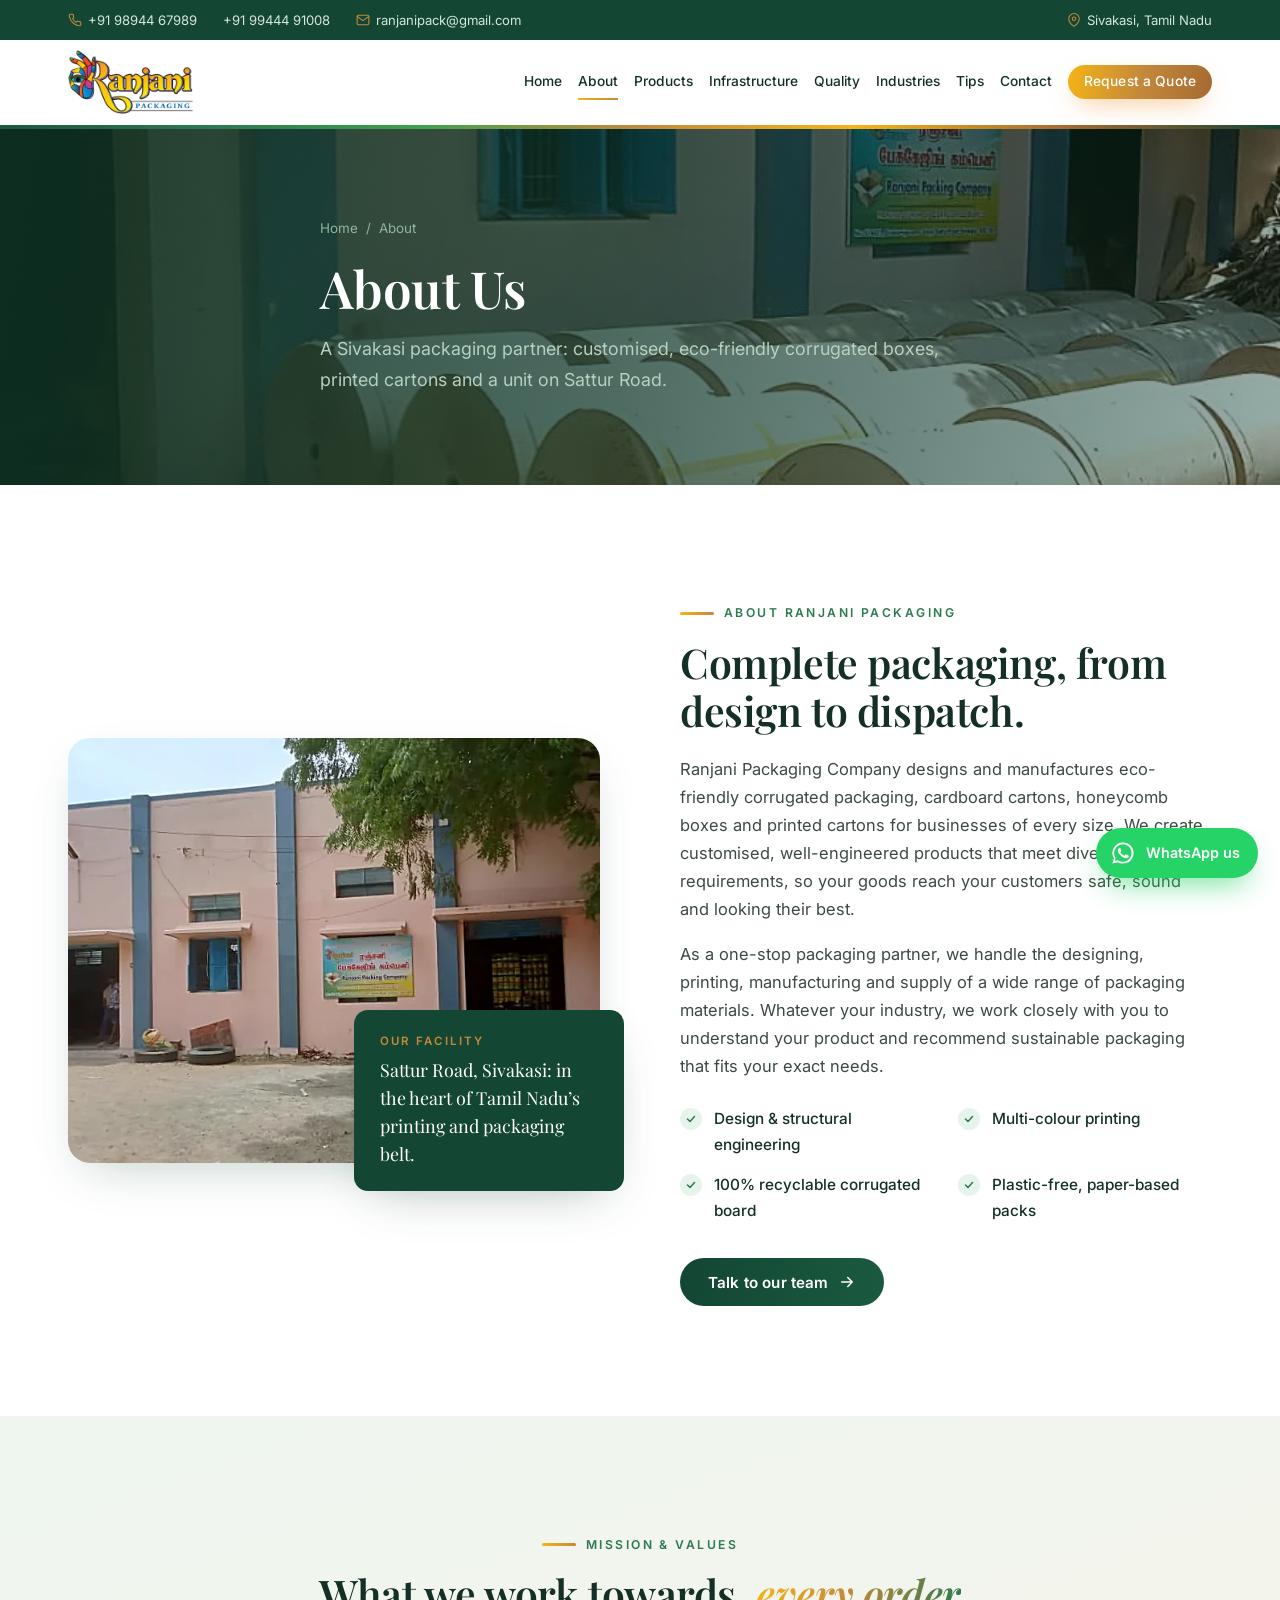
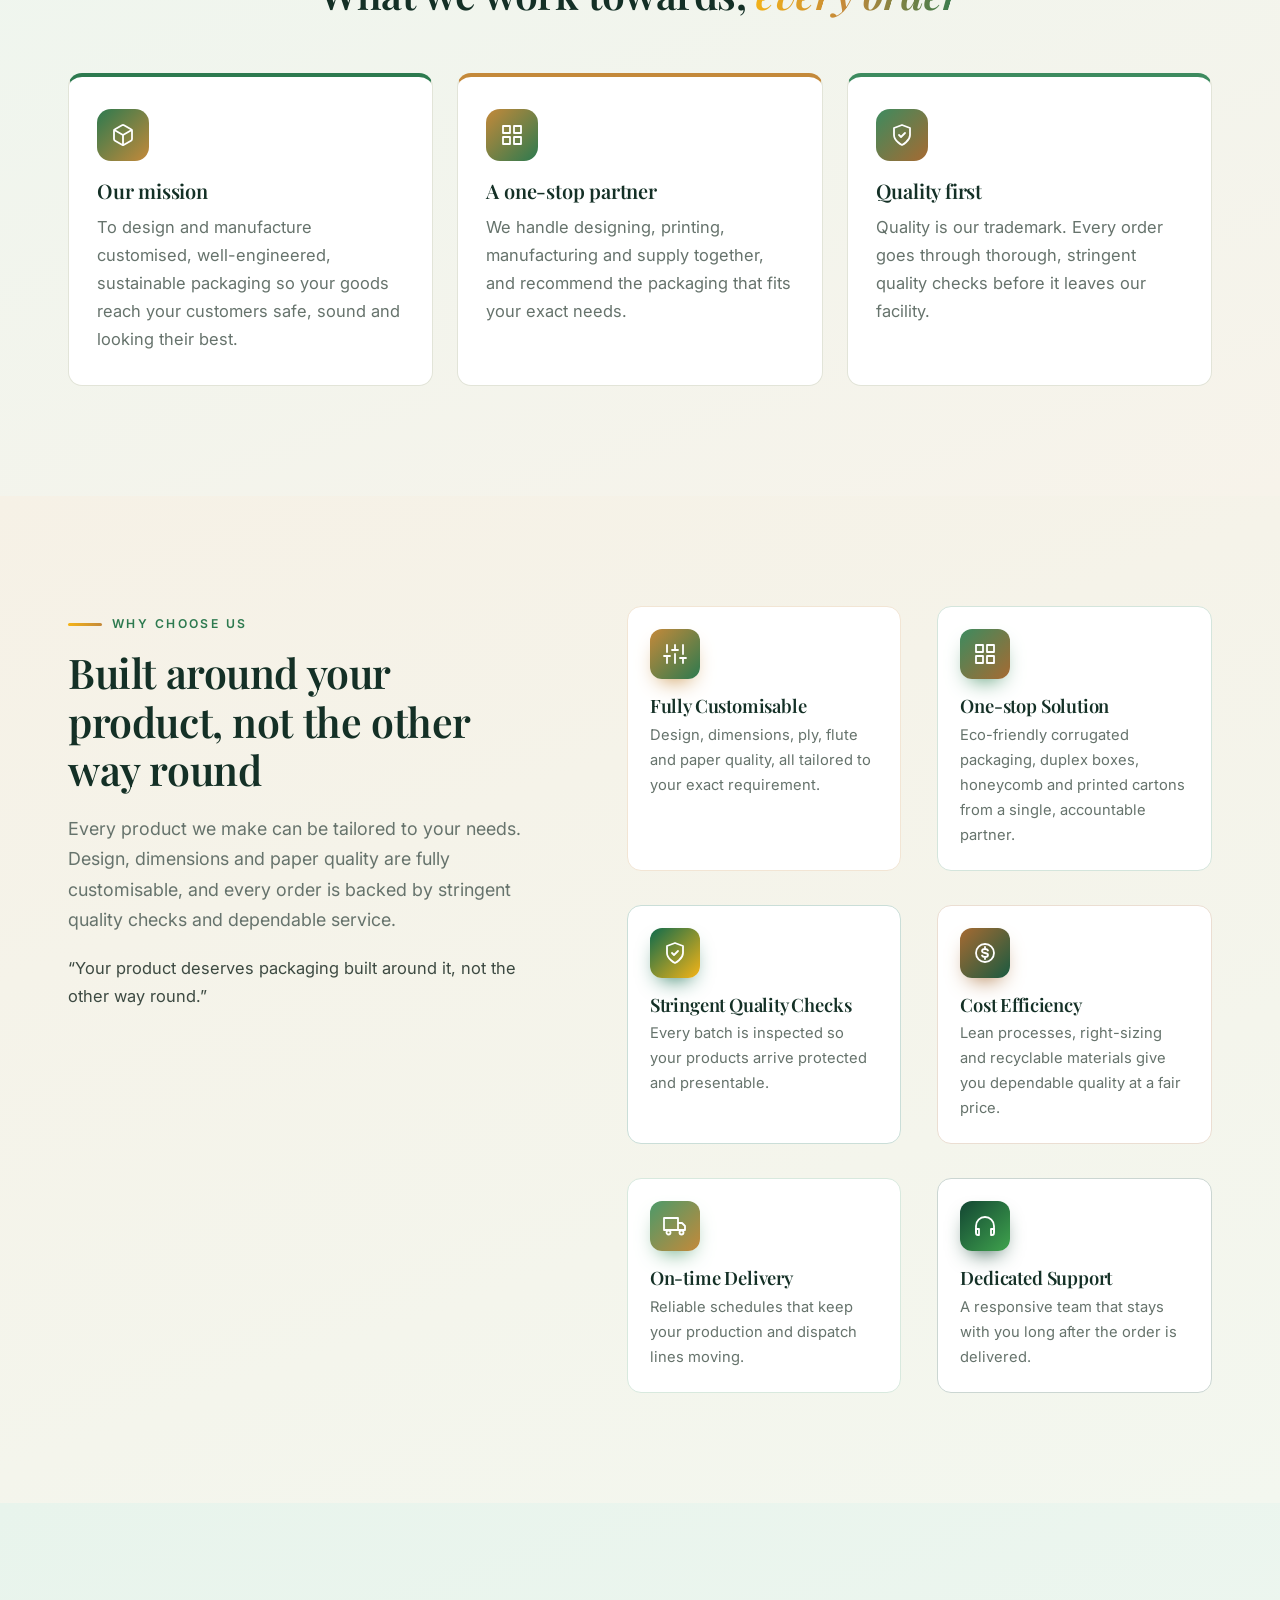
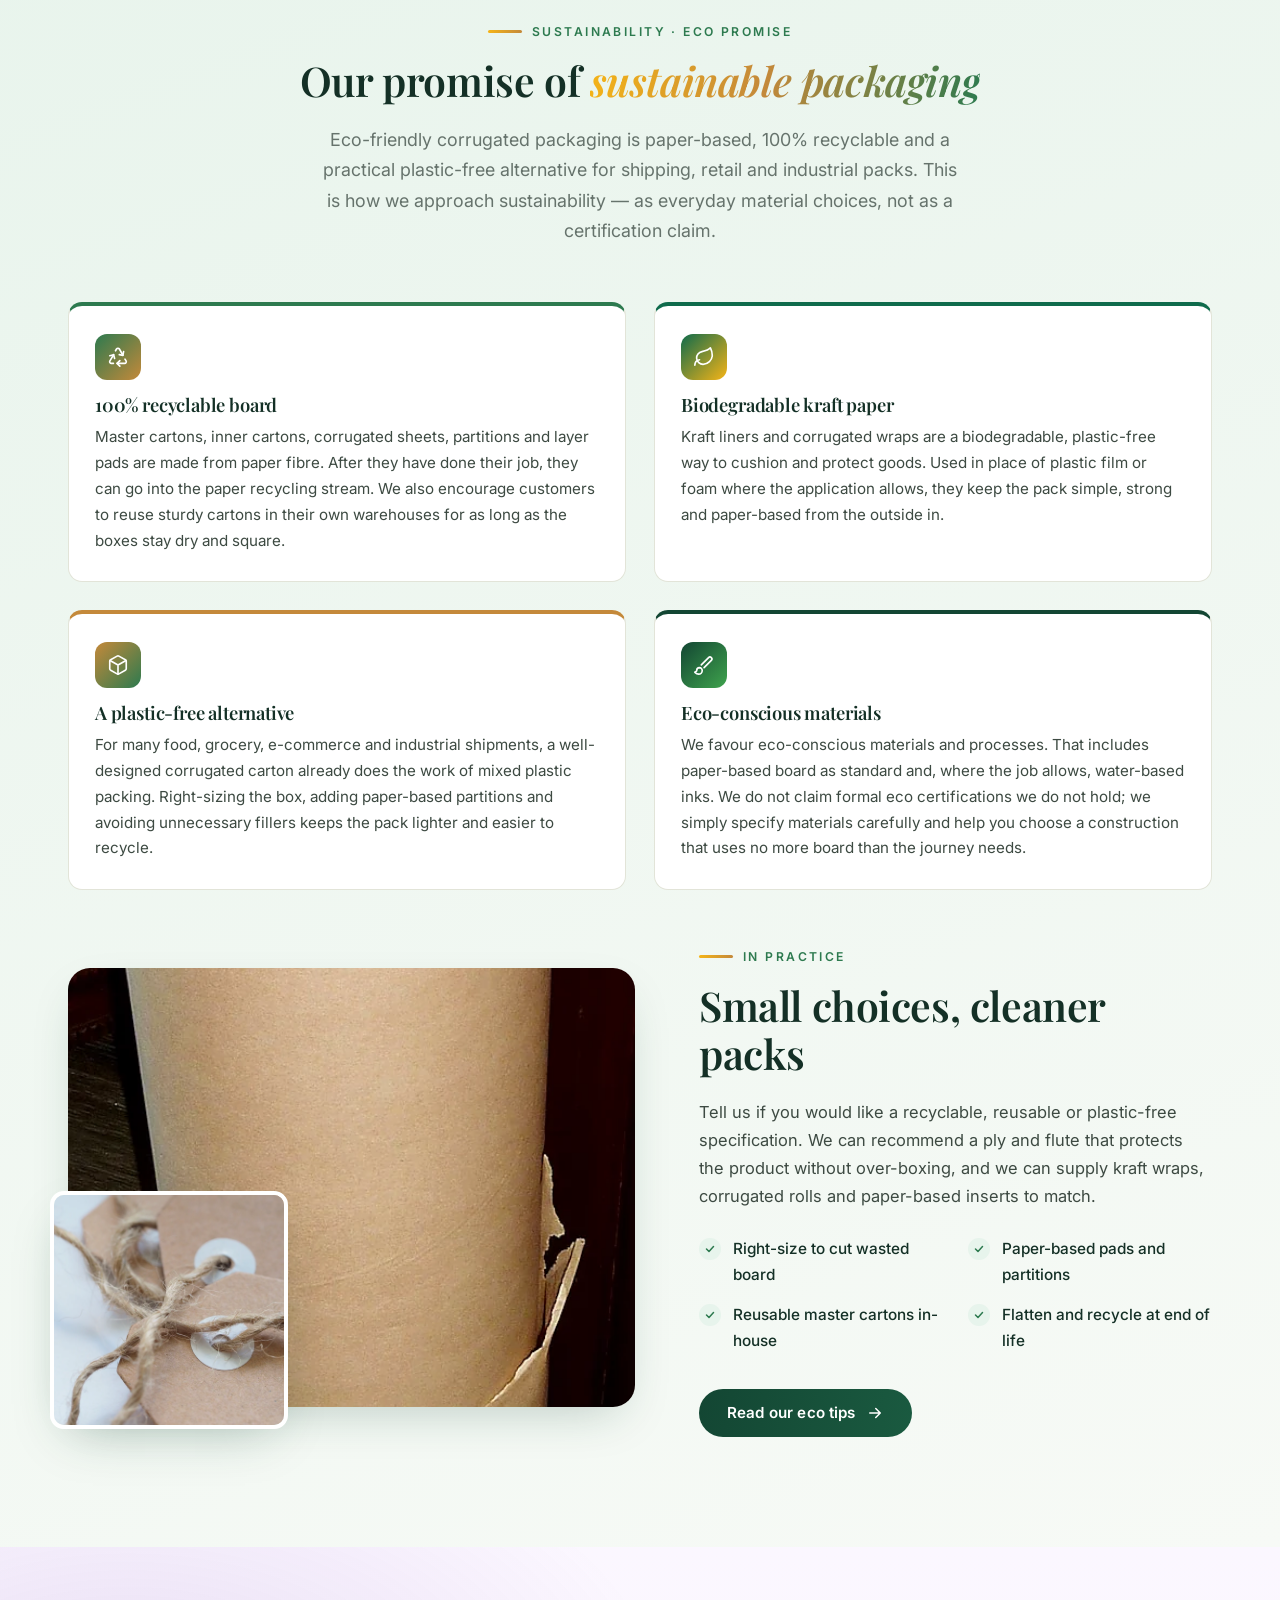
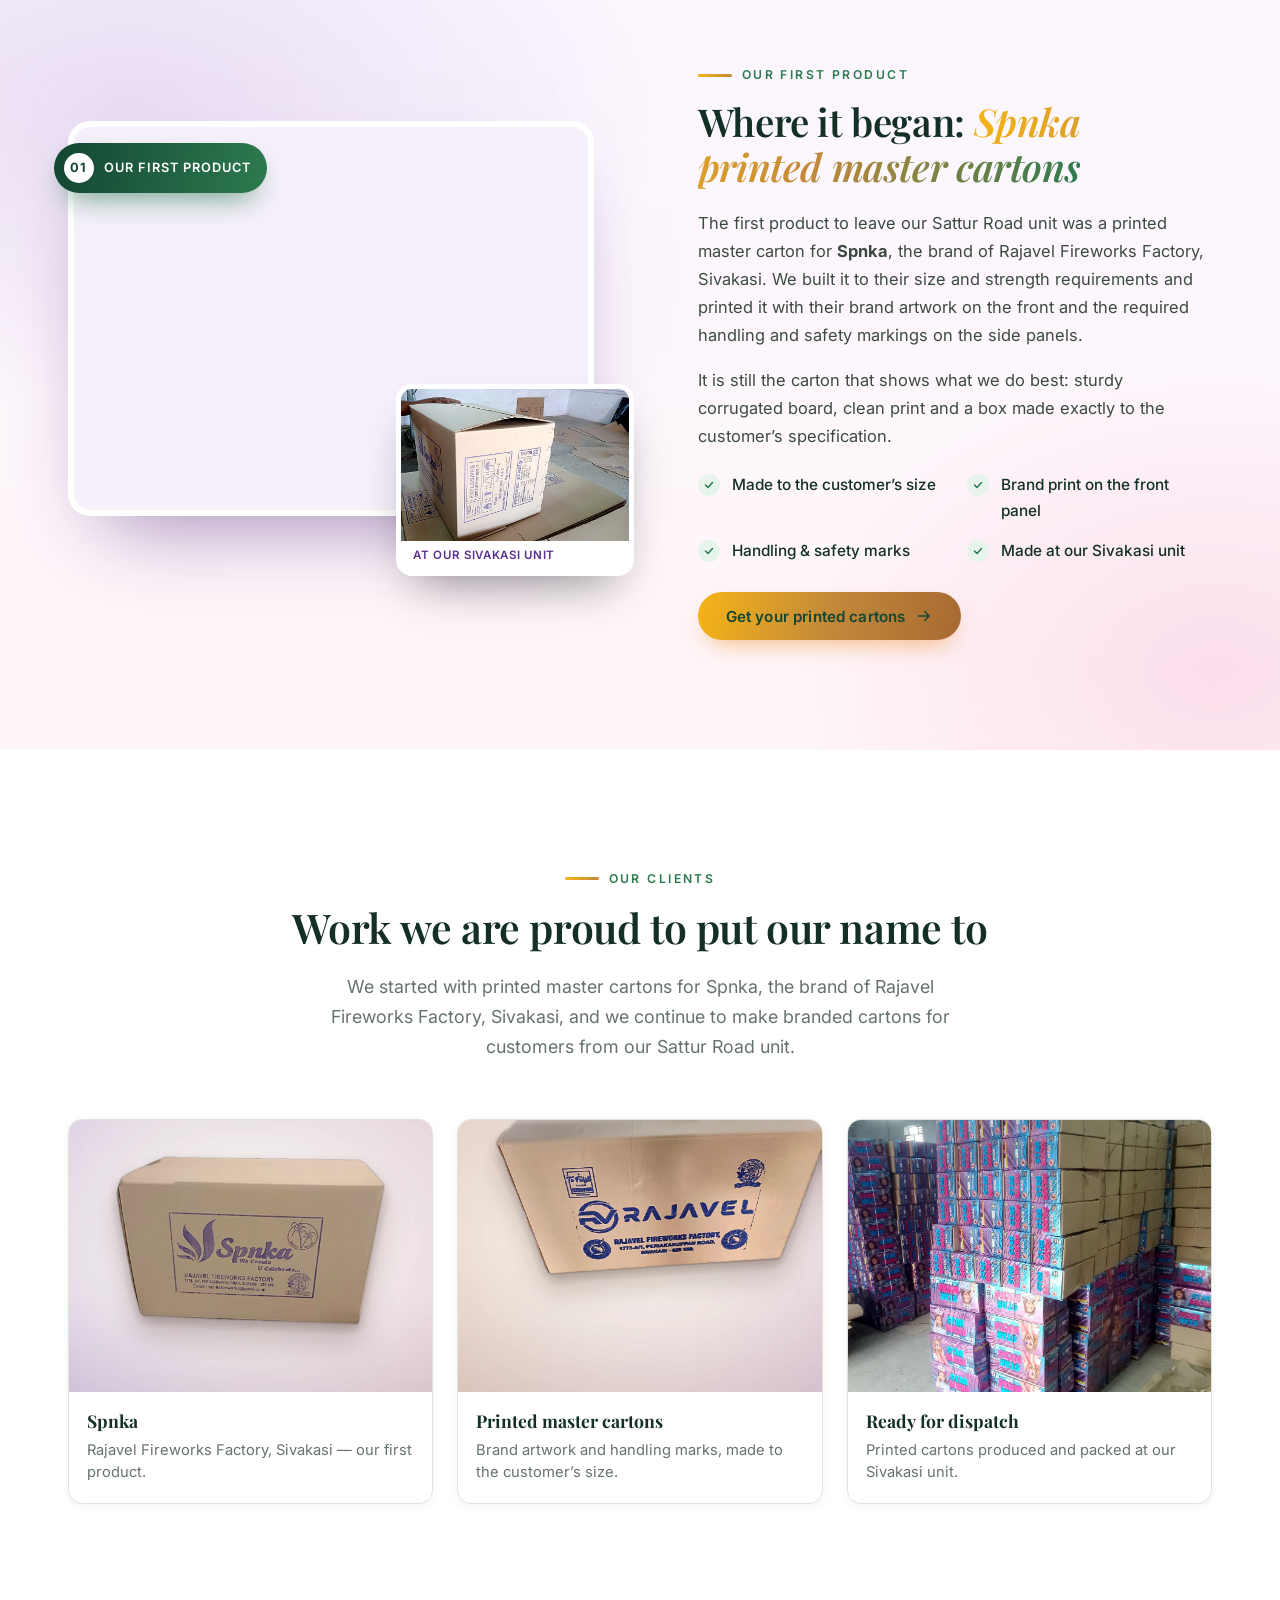
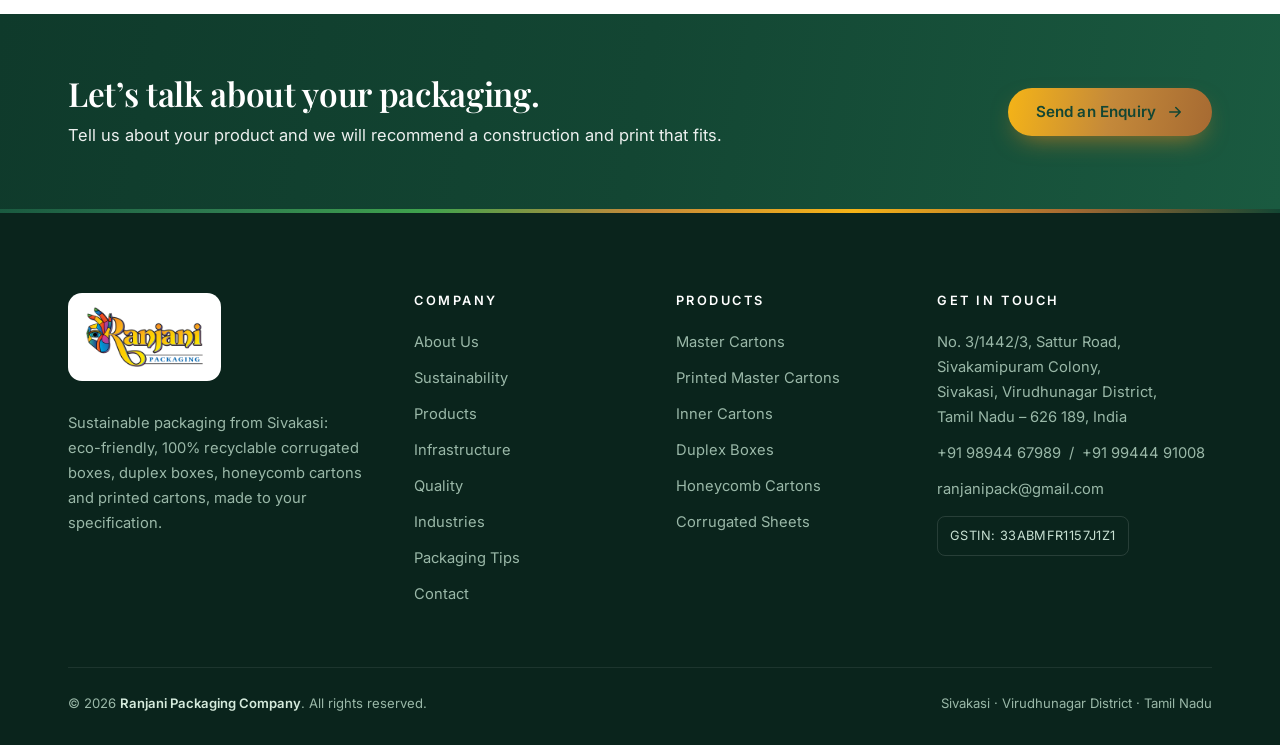
==== commit a3730bc4: "Version 7: eco-friendly green theme and free-licence product photos Forest and kraft colour theme, S" ====
--- a/about.html
+++ b/about.html
@@ -4,10 +4,10 @@
 <meta charset="utf-8">
 <meta name="viewport" content="width=device-width, initial-scale=1">
 <title>About Us | Ranjani Packaging, Sivakasi</title>
-<meta name="description" content="Ranjani Packaging Company, Sivakasi: our story, values, first product for Spnka, and why businesses choose us for corrugated and printed cartons.">
-<meta name="theme-color" content="#0a1d3a">
+<meta name="description" content="Ranjani Packaging Company, Sivakasi: our story, eco promise, first product for Spnka, and why businesses choose us for sustainable corrugated and printed cartons.">
+<meta name="theme-color" content="#134633">
 <meta property="og:title" content="About Us | Ranjani Packaging, Sivakasi">
-<meta property="og:description" content="Ranjani Packaging Company, Sivakasi: our story, values, first product for Spnka, and why businesses choose us for corrugated and printed cartons.">
+<meta property="og:description" content="Ranjani Packaging Company, Sivakasi: our story, eco promise, first product for Spnka, and why businesses choose us for sustainable corrugated and printed cartons.">
 <meta property="og:image" content="assets/img/ranjani-logo-600.png">
 <link rel="icon" href="favicon.ico" sizes="any">
 <link rel="icon" type="image/png" sizes="32x32" href="assets/img/favicon-32.png">
@@ -38,7 +38,7 @@
   <div class="wrap">
     <div class="crumbs"><a href="index.html">Home</a> &nbsp;/&nbsp; About</div>
     <h1>About Us</h1>
-    <p class="lead">A Sivakasi packaging partner: customised corrugated boxes, printed cartons and a unit on Sattur Road.</p>
+    <p class="lead">A Sivakasi packaging partner: customised, eco-friendly corrugated boxes, printed cartons and a unit on Sattur Road.</p>
   </div>
 </section>
 <section class="section bg-white" id="story"><div class="wrap about-grid">
@@ -49,11 +49,11 @@
   <div>
     <span class="eyebrow reveal">About Ranjani Packaging</span>
     <h2 class="reveal d1">Complete packaging, from design to dispatch.</h2>
-    <p class="reveal d1">Ranjani Packaging Company designs and manufactures corrugated boxes, cardboard cartons, honeycomb boxes and printed cartons for businesses of every size. We create customised, well-engineered products that meet diverse packaging requirements, so your goods reach your customers safe, sound and looking their best.</p>
-    <p class="reveal d2">As a one-stop packaging partner, we handle the designing, printing, manufacturing and supply of a wide range of packaging materials. Whatever your industry, we work closely with you to understand your product and recommend the packaging that fits your exact needs.</p>
+    <p class="reveal d1">Ranjani Packaging Company designs and manufactures eco-friendly corrugated packaging, cardboard cartons, honeycomb boxes and printed cartons for businesses of every size. We create customised, well-engineered products that meet diverse packaging requirements, so your goods reach your customers safe, sound and looking their best.</p>
+    <p class="reveal d2">As a one-stop packaging partner, we handle the designing, printing, manufacturing and supply of a wide range of packaging materials. Whatever your industry, we work closely with you to understand your product and recommend sustainable packaging that fits your exact needs.</p>
     <ul class="checklist reveal d2">
       <li>Design &amp; structural engineering</li><li>Multi-colour printing</li>
-      <li>Corrugated &amp; duplex manufacturing</li><li>Partitions &amp; inserts</li>
+      <li>100% recyclable corrugated board</li><li>Plastic-free, paper-based packs</li>
     </ul>
     <div class="reveal d3"><a class="btn btn-navy" href="contact.html">Talk to our team <svg viewBox="0 0 24 24" fill="none" stroke="currentColor" stroke-width="2" stroke-linecap="round" stroke-linejoin="round" aria-hidden="true"><path d="M5 12h14M13 6l6 6-6 6"/></svg></a></div>
   </div>
@@ -65,9 +65,9 @@
     <h2 class="reveal d1">What we work towards, <span class="gold-text">every order</span></h2>
   </div>
   <div class="mission-grid">
-    <article class="mv reveal" style="--c:#e2337f;--c2:#f26a21"><div class="ic"><svg viewBox="0 0 24 24" fill="none" stroke="currentColor" stroke-width="1.8" stroke-linecap="round" stroke-linejoin="round" aria-hidden="true"><path d="M21 16V8a2 2 0 0 0-1-1.7l-7-4a2 2 0 0 0-2 0l-7 4A2 2 0 0 0 3 8v8a2 2 0 0 0 1 1.7l7 4a2 2 0 0 0 2 0l7-4a2 2 0 0 0 1-1.7z"/><path d="M3.3 7 12 12l8.7-5M12 22V12"/></svg></div><h3>Our mission</h3><p>To design and manufacture customised, well-engineered packaging so your goods reach your customers safe, sound and looking their best.</p></article>
-    <article class="mv reveal d1" style="--c:#12a6b5;--c2:#1f7fd1"><div class="ic"><svg viewBox="0 0 24 24" fill="none" stroke="currentColor" stroke-width="1.8" stroke-linecap="round" stroke-linejoin="round" aria-hidden="true"><rect x="3" y="3" width="7" height="7"/><rect x="14" y="3" width="7" height="7"/><rect x="3" y="14" width="7" height="7"/><rect x="14" y="14" width="7" height="7"/></svg></div><h3>A one-stop partner</h3><p>We handle designing, printing, manufacturing and supply together, and recommend the packaging that fits your exact needs.</p></article>
-    <article class="mv reveal d2" style="--c:#7a3fb5;--c2:#e2337f"><div class="ic"><svg viewBox="0 0 24 24" fill="none" stroke="currentColor" stroke-width="1.8" stroke-linecap="round" stroke-linejoin="round" aria-hidden="true"><path d="M12 22s8-4 8-10V5l-8-3-8 3v7c0 6 8 10 8 10z"/><path d="m9 12 2 2 4-4"/></svg></div><h3>Quality first</h3><p>Quality is our trademark. Every order goes through thorough, stringent quality checks before it leaves our facility.</p></article>
+    <article class="mv reveal" style="--c:#2d7a4f;--c2:#c4893a"><div class="ic"><svg viewBox="0 0 24 24" fill="none" stroke="currentColor" stroke-width="1.8" stroke-linecap="round" stroke-linejoin="round" aria-hidden="true"><path d="M21 16V8a2 2 0 0 0-1-1.7l-7-4a2 2 0 0 0-2 0l-7 4A2 2 0 0 0 3 8v8a2 2 0 0 0 1 1.7l7 4a2 2 0 0 0 2 0l7-4a2 2 0 0 0 1-1.7z"/><path d="M3.3 7 12 12l8.7-5M12 22V12"/></svg></div><h3>Our mission</h3><p>To design and manufacture customised, well-engineered, sustainable packaging so your goods reach your customers safe, sound and looking their best.</p></article>
+    <article class="mv reveal d1" style="--c:#c4893a;--c2:#2d7a4f"><div class="ic"><svg viewBox="0 0 24 24" fill="none" stroke="currentColor" stroke-width="1.8" stroke-linecap="round" stroke-linejoin="round" aria-hidden="true"><rect x="3" y="3" width="7" height="7"/><rect x="14" y="3" width="7" height="7"/><rect x="3" y="14" width="7" height="7"/><rect x="14" y="14" width="7" height="7"/></svg></div><h3>A one-stop partner</h3><p>We handle designing, printing, manufacturing and supply together, and recommend the packaging that fits your exact needs.</p></article>
+    <article class="mv reveal d2" style="--c:#3d8b5f;--c2:#a66a32"><div class="ic"><svg viewBox="0 0 24 24" fill="none" stroke="currentColor" stroke-width="1.8" stroke-linecap="round" stroke-linejoin="round" aria-hidden="true"><path d="M12 22s8-4 8-10V5l-8-3-8 3v7c0 6 8 10 8 10z"/><path d="m9 12 2 2 4-4"/></svg></div><h3>Quality first</h3><p>Quality is our trademark. Every order goes through thorough, stringent quality checks before it leaves our facility.</p></article>
   </div>
 </div></section>
 
@@ -78,8 +78,40 @@
     <p class="lead reveal d2">Every product we make can be tailored to your needs. Design, dimensions and paper quality are fully customisable, and every order is backed by stringent quality checks and dependable service.</p>
     <div class="quote reveal d3">“Your product deserves packaging built around it, not the other way round.”</div>
   </div>
-  <div class="why-list"><div class="why-item reveal d0" style="--c:#12a6b5;--c2:#1f7fd1"><div class="ic"><svg viewBox="0 0 24 24" fill="none" stroke="currentColor" stroke-width="1.8" stroke-linecap="round" stroke-linejoin="round" aria-hidden="true"><path d="M4 21v-7M4 10V3M12 21v-9M12 8V3M20 21v-5M20 12V3M1 14h6M9 8h6M17 16h6"/></svg></div><h3>Fully Customisable</h3><p>Design, dimensions, ply, flute and paper quality, all tailored to your exact requirement.</p></div><div class="why-item reveal d1" style="--c:#7a3fb5;--c2:#e2337f"><div class="ic"><svg viewBox="0 0 24 24" fill="none" stroke="currentColor" stroke-width="1.8" stroke-linecap="round" stroke-linejoin="round" aria-hidden="true"><rect x="3" y="3" width="7" height="7"/><rect x="14" y="3" width="7" height="7"/><rect x="3" y="14" width="7" height="7"/><rect x="14" y="14" width="7" height="7"/></svg></div><h3>One-stop Solution</h3><p>Corrugated boxes, duplex boxes, honeycomb and printed cartons from a single, accountable partner.</p></div><div class="why-item reveal d0" style="--c:#3fa34d;--c2:#12a6b5"><div class="ic"><svg viewBox="0 0 24 24" fill="none" stroke="currentColor" stroke-width="1.8" stroke-linecap="round" stroke-linejoin="round" aria-hidden="true"><path d="M12 22s8-4 8-10V5l-8-3-8 3v7c0 6 8 10 8 10z"/><path d="m9 12 2 2 4-4"/></svg></div><h3>Stringent Quality Checks</h3><p>Every batch is inspected so your products arrive protected and presentable.</p></div><div class="why-item reveal d1" style="--c:#1f7fd1;--c2:#7a3fb5"><div class="ic"><svg viewBox="0 0 24 24" fill="none" stroke="currentColor" stroke-width="1.8" stroke-linecap="round" stroke-linejoin="round" aria-hidden="true"><circle cx="12" cy="12" r="9"/><path d="M15 9.5c-.5-1-1.6-1.5-3-1.5-1.7 0-3 .9-3 2s1.3 1.7 3 2 3 .9 3 2-1.3 2-3 2c-1.4 0-2.5-.5-3-1.5M12 6v2M12 16v2"/></svg></div><h3>Cost Efficiency</h3><p>Lean processes and minimal wastage give you dependable quality at a fair price.</p></div><div class="why-item reveal d0" style="--c:#f7b81b;--c2:#f26a21"><div class="ic"><svg viewBox="0 0 24 24" fill="none" stroke="currentColor" stroke-width="1.8" stroke-linecap="round" stroke-linejoin="round" aria-hidden="true"><path d="M1 4h14v12H1zM15 9h4l3 3v4h-7"/><circle cx="5.5" cy="18.5" r="2"/><circle cx="18.5" cy="18.5" r="2"/></svg></div><h3>On-time Delivery</h3><p>Reliable schedules that keep your production and dispatch lines moving.</p></div><div class="why-item reveal d1" style="--c:#0ea5a0;--c2:#3fa34d"><div class="ic"><svg viewBox="0 0 24 24" fill="none" stroke="currentColor" stroke-width="1.8" stroke-linecap="round" stroke-linejoin="round" aria-hidden="true"><path d="M3 18v-6a9 9 0 0 1 18 0v6"/><path d="M21 19a2 2 0 0 1-2 2h-1v-6h3zM3 19a2 2 0 0 0 2 2h1v-6H3z"/></svg></div><h3>Dedicated Support</h3><p>A responsive team that stays with you long after the order is delivered.</p></div></div>
+  <div class="why-list"><div class="why-item reveal d0" style="--c:#c4893a;--c2:#2d7a4f"><div class="ic"><svg viewBox="0 0 24 24" fill="none" stroke="currentColor" stroke-width="1.8" stroke-linecap="round" stroke-linejoin="round" aria-hidden="true"><path d="M4 21v-7M4 10V3M12 21v-9M12 8V3M20 21v-5M20 12V3M1 14h6M9 8h6M17 16h6"/></svg></div><h3>Fully Customisable</h3><p>Design, dimensions, ply, flute and paper quality, all tailored to your exact requirement.</p></div><div class="why-item reveal d1" style="--c:#3d8b5f;--c2:#a66a32"><div class="ic"><svg viewBox="0 0 24 24" fill="none" stroke="currentColor" stroke-width="1.8" stroke-linecap="round" stroke-linejoin="round" aria-hidden="true"><rect x="3" y="3" width="7" height="7"/><rect x="14" y="3" width="7" height="7"/><rect x="3" y="14" width="7" height="7"/><rect x="14" y="14" width="7" height="7"/></svg></div><h3>One-stop Solution</h3><p>Eco-friendly corrugated packaging, duplex boxes, honeycomb and printed cartons from a single, accountable partner.</p></div><div class="why-item reveal d0" style="--c:#0f6b4c;--c2:#f5b417"><div class="ic"><svg viewBox="0 0 24 24" fill="none" stroke="currentColor" stroke-width="1.8" stroke-linecap="round" stroke-linejoin="round" aria-hidden="true"><path d="M12 22s8-4 8-10V5l-8-3-8 3v7c0 6 8 10 8 10z"/><path d="m9 12 2 2 4-4"/></svg></div><h3>Stringent Quality Checks</h3><p>Every batch is inspected so your products arrive protected and presentable.</p></div><div class="why-item reveal d1" style="--c:#a66a32;--c2:#1a5a40"><div class="ic"><svg viewBox="0 0 24 24" fill="none" stroke="currentColor" stroke-width="1.8" stroke-linecap="round" stroke-linejoin="round" aria-hidden="true"><circle cx="12" cy="12" r="9"/><path d="M15 9.5c-.5-1-1.6-1.5-3-1.5-1.7 0-3 .9-3 2s1.3 1.7 3 2 3 .9 3 2-1.3 2-3 2c-1.4 0-2.5-.5-3-1.5M12 6v2M12 16v2"/></svg></div><h3>Cost Efficiency</h3><p>Lean processes, right-sizing and recyclable materials give you dependable quality at a fair price.</p></div><div class="why-item reveal d0" style="--c:#4c9a6a;--c2:#c4893a"><div class="ic"><svg viewBox="0 0 24 24" fill="none" stroke="currentColor" stroke-width="1.8" stroke-linecap="round" stroke-linejoin="round" aria-hidden="true"><path d="M1 4h14v12H1zM15 9h4l3 3v4h-7"/><circle cx="5.5" cy="18.5" r="2"/><circle cx="18.5" cy="18.5" r="2"/></svg></div><h3>On-time Delivery</h3><p>Reliable schedules that keep your production and dispatch lines moving.</p></div><div class="why-item reveal d1" style="--c:#134633;--c2:#3fa34d"><div class="ic"><svg viewBox="0 0 24 24" fill="none" stroke="currentColor" stroke-width="1.8" stroke-linecap="round" stroke-linejoin="round" aria-hidden="true"><path d="M3 18v-6a9 9 0 0 1 18 0v6"/><path d="M21 19a2 2 0 0 1-2 2h-1v-6h3zM3 19a2 2 0 0 0 2 2h1v-6H3z"/></svg></div><h3>Dedicated Support</h3><p>A responsive team that stays with you long after the order is delivered.</p></div></div>
 </div></section>
+
+<section class="section bg-mint" id="eco-promise">
+  <div class="wrap">
+    <div class="section-head center">
+      <span class="eyebrow reveal">Sustainability · Eco Promise</span>
+      <h2 class="reveal d1">Our promise of <span class="gold-text">sustainable packaging</span></h2>
+      <p class="lead reveal d2">Eco-friendly corrugated packaging is paper-based, 100% recyclable and a practical plastic-free alternative for shipping, retail and industrial packs. This is how we approach sustainability — as everyday material choices, not as a certification claim.</p>
+    </div>
+    <div class="eco-full">
+      <article class="reveal" style="--c:#2d7a4f;--c2:#c4893a"><div class="ic"><svg viewBox="0 0 24 24" fill="none" stroke="currentColor" stroke-width="1.8" stroke-linecap="round" stroke-linejoin="round" aria-hidden="true"><path d="M7 19H4.8a1.8 1.8 0 0 1-1.6-2.7L7.2 9.5"/><path d="M11 19h8.2a1.8 1.8 0 0 0 1.6-2.7l-1.2-2"/><path d="m14 16-3 3 3 3M8.3 13.6 7.2 9.5 3.1 10.6M9.3 5.2l1.1-1.9a1.8 1.8 0 0 1 3.1 0l3.9 6.8"/><path d="m13.4 9.4 3.9.8.8-4"/></svg></div><h3>100% recyclable board</h3><p>Master cartons, inner cartons, corrugated sheets, partitions and layer pads are made from paper fibre. After they have done their job, they can go into the paper recycling stream. We also encourage customers to reuse sturdy cartons in their own warehouses for as long as the boxes stay dry and square.</p></article>
+      <article class="reveal d1" style="--c:#0f6b4c;--c2:#f5b417"><div class="ic"><svg viewBox="0 0 24 24" fill="none" stroke="currentColor" stroke-width="1.8" stroke-linecap="round" stroke-linejoin="round" aria-hidden="true"><path d="M11 20A7 7 0 0 1 9.8 6.1C15.5 5 17 4.5 19 2c1 2 2 4.2 2 8 0 5.5-4.8 10-10 10z"/><path d="M2 21c0-3 1.9-5.4 5.1-6"/></svg></div><h3>Biodegradable kraft paper</h3><p>Kraft liners and corrugated wraps are a biodegradable, plastic-free way to cushion and protect goods. Used in place of plastic film or foam where the application allows, they keep the pack simple, strong and paper-based from the outside in.</p></article>
+      <article class="reveal" style="--c:#c4893a;--c2:#2d7a4f"><div class="ic"><svg viewBox="0 0 24 24" fill="none" stroke="currentColor" stroke-width="1.8" stroke-linecap="round" stroke-linejoin="round" aria-hidden="true"><path d="M21 16V8a2 2 0 0 0-1-1.7l-7-4a2 2 0 0 0-2 0l-7 4A2 2 0 0 0 3 8v8a2 2 0 0 0 1 1.7l7 4a2 2 0 0 0 2 0l7-4a2 2 0 0 0 1-1.7z"/><path d="M3.3 7 12 12l8.7-5M12 22V12"/></svg></div><h3>A plastic-free alternative</h3><p>For many food, grocery, e-commerce and industrial shipments, a well-designed corrugated carton already does the work of mixed plastic packing. Right-sizing the box, adding paper-based partitions and avoiding unnecessary fillers keeps the pack lighter and easier to recycle.</p></article>
+      <article class="reveal d1" style="--c:#134633;--c2:#3fa34d"><div class="ic"><svg viewBox="0 0 24 24" fill="none" stroke="currentColor" stroke-width="1.8" stroke-linecap="round" stroke-linejoin="round" aria-hidden="true"><path d="M9.06 11.9 17 4a2.1 2.1 0 0 1 3 3l-7.9 7.94"/><path d="M7.07 14.94c-1.66 0-3 1.35-3 3.02 0 1.33-2.5 1.52-2 2.02 1.08 1.1 2.49 2.02 4 2.02 2.2 0 4-1.8 4-4.04a3.01 3.01 0 0 0-3-3.02z"/></svg></div><h3>Eco-conscious materials</h3><p>We favour eco-conscious materials and processes. That includes paper-based board as standard and, where the job allows, water-based inks. We do not claim formal eco certifications we do not hold; we simply specify materials carefully and help you choose a construction that uses no more board than the journey needs.</p></article>
+    </div>
+    <div class="eco-grid" style="margin-top:48px">
+      <div class="eco-media reveal">
+        <div class="frame"><img src="assets/img/stock-kraft-roll.webp" alt="A roll of kraft paper" loading="lazy" decoding="async"></div>
+        <div class="eco-float"><img src="assets/img/stock-kraft-tags.webp" alt="Kraft paper tags tied with twine" loading="lazy" decoding="async"></div>
+      </div>
+      <div class="reveal d1">
+        <span class="eyebrow">In practice</span>
+        <h2>Small choices, cleaner packs</h2>
+        <p>Tell us if you would like a recyclable, reusable or plastic-free specification. We can recommend a ply and flute that protects the product without over-boxing, and we can supply kraft wraps, corrugated rolls and paper-based inserts to match.</p>
+        <ul class="checklist">
+          <li>Right-size to cut wasted board</li><li>Paper-based pads and partitions</li>
+          <li>Reusable master cartons in-house</li><li>Flatten and recycle at end of life</li>
+        </ul>
+        <a class="btn btn-navy" href="tips.html">Read our eco tips <svg viewBox="0 0 24 24" fill="none" stroke="currentColor" stroke-width="2" stroke-linecap="round" stroke-linejoin="round" aria-hidden="true"><path d="M5 12h14M13 6l6 6-6 6"/></svg></a>
+      </div>
+    </div>
+  </div>
+</section>
 
 <section class="section spot" id="first-product"><div class="wrap spot-grid">
   <div class="spot-media reveal">
@@ -114,17 +146,18 @@
 </div></section>
 <section class="cta-band"><div class="wrap">
   <div><h2>Let’s talk about your packaging.</h2><p>Tell us about your product and we will recommend a construction and print that fits.</p></div>
-  <a class="btn btn-navy" href="contact.html">Send an Enquiry <svg viewBox="0 0 24 24" fill="none" stroke="currentColor" stroke-width="2" stroke-linecap="round" stroke-linejoin="round" aria-hidden="true"><path d="M5 12h14M13 6l6 6-6 6"/></svg></a>
+  <a class="btn btn-gold" href="contact.html">Send an Enquiry <svg viewBox="0 0 24 24" fill="none" stroke="currentColor" stroke-width="2" stroke-linecap="round" stroke-linejoin="round" aria-hidden="true"><path d="M5 12h14M13 6l6 6-6 6"/></svg></a>
 </div></section>
 </main>
 <footer class="footer"><div class="wrap">
   <div class="fgrid4">
     <div>
       <a class="flogo" href="index.html"><img src="assets/img/ranjani-logo-600.png" alt="Ranjani Packaging" loading="lazy"></a>
-      <p>A one-stop packaging solution for industrial and commercial needs: corrugated boxes, duplex boxes, honeycomb cartons and printed cartons, all made to your specification.</p>
+      <p>Sustainable packaging from Sivakasi: eco-friendly, 100% recyclable corrugated boxes, duplex boxes, honeycomb cartons and printed cartons, made to your specification.</p>
     </div>
     <div><h4>Company</h4><ul>
       <li><a href="about.html">About Us</a></li>
+      <li><a href="about.html#eco-promise">Sustainability</a></li>
       <li><a href="products.html">Products</a></li>
       <li><a href="infrastructure.html">Infrastructure</a></li>
       <li><a href="quality.html">Quality</a></li>
--- a/assets/css/style.css
+++ b/assets/css/style.css
@@ -1,12 +1,13 @@
-/* Ranjani Packaging — corporate stylesheet */
+/* Ranjani Packaging — corporate stylesheet (v7 eco / forest-green theme) */
 :root{
-  --navy:#0a1d3a; --navy-2:#102a52; --blue:#0c65aa; --blue-soft:#e8f0f8;
-  --gold:#f5b417; --orange:#ee8a1d; --gold-soft:#fdf4dc;
-  --ink:#14213a; --text:#3d4759; --muted:#6b7487; --line:#e6e2d8;
-  --paper:#f8f6f1; --white:#fff;
+  --navy:#134633; --navy-2:#1a5a40; --blue:#2d7a4f; --blue-soft:#e7f4ec;
+  --gold:#c4893a; --orange:#a66a32; --gold-soft:#f6edd9;
+  --ink:#143026; --text:#3d4a42; --muted:#66736c; --line:#e2e4d8;
+  --paper:#f4f6ef; --white:#fff;
+  --logo-gold:#f5b417;
   --radius:14px; --radius-lg:22px;
-  --shadow-sm:0 2px 10px rgba(10,29,58,.06);
-  --shadow:0 18px 50px -18px rgba(10,29,58,.28);
+  --shadow-sm:0 2px 10px rgba(19,70,51,.06);
+  --shadow:0 18px 50px -18px rgba(19,70,51,.28);
   --serif:"Playfair Display",Georgia,"Times New Roman",serif;
   --sans:"Inter",system-ui,-apple-system,"Segoe UI",Roboto,Arial,sans-serif;
   --wrap:1200px;
@@ -24,7 +25,7 @@
 .wrap{max-width:var(--wrap);margin:0 auto;padding:0 28px}
 .eyebrow{display:inline-flex;align-items:center;gap:10px;font:600 .76rem/1 var(--sans);letter-spacing:.2em;text-transform:uppercase;color:var(--blue);margin-bottom:18px}
 .eyebrow::before{content:"";width:28px;height:2px;background:linear-gradient(90deg,var(--gold),var(--orange))}
-.eyebrow.light{color:var(--gold)}
+.eyebrow.light{color:var(--logo-gold)}
 .lead{font-size:1.12rem;color:var(--muted);max-width:640px}
 .section{padding:110px 0}
 .section.tint{background:var(--paper)}
@@ -32,7 +33,7 @@
 .section-head.center{text-align:center;margin-left:auto;margin-right:auto}
 .section-head.center .eyebrow{justify-content:center}
 .section-head.center .lead{margin:0 auto}
-.gold-text{background:linear-gradient(100deg,var(--gold),var(--orange));-webkit-background-clip:text;background-clip:text;color:transparent;font-style:italic}
+.gold-text{background:linear-gradient(100deg,var(--logo-gold),var(--gold),var(--blue));-webkit-background-clip:text;background-clip:text;color:transparent;font-style:italic}
 
 /* Buttons */
 .btn{display:inline-flex;align-items:center;gap:10px;padding:15px 28px;border-radius:999px;font:600 .95rem/1 var(--sans);letter-spacing:.01em;transition:transform .25s,box-shadow .25s,background .25s,color .25s;cursor:pointer;border:0}
@@ -48,13 +49,13 @@
 .btn-outline:hover{background:var(--navy);color:#fff}
 
 /* Top bar & header */
-.topbar{background:var(--navy);color:#c9d3e4;font-size:.82rem}
+.topbar{background:var(--navy);color:#d5e6db;font-size:.82rem}
 .topbar .wrap{display:flex;justify-content:space-between;align-items:center;height:40px;gap:20px}
 .topbar a:hover{color:var(--gold)}
 .topbar .tb-group{display:flex;gap:26px;align-items:center}
 .topbar svg{width:14px;height:14px;vertical-align:-2px;margin-right:6px;color:var(--gold)}
 .header{position:sticky;top:0;z-index:50;background:rgba(255,255,255,.92);backdrop-filter:saturate(1.6) blur(14px);-webkit-backdrop-filter:saturate(1.6) blur(14px);border-bottom:1px solid transparent;transition:box-shadow .3s,border-color .3s}
-.header.scrolled{box-shadow:0 8px 30px -14px rgba(10,29,58,.25);border-color:var(--line)}
+.header.scrolled{box-shadow:0 8px 30px -14px rgba(19,70,51,.25);border-color:var(--line)}
 .header .wrap{display:flex;align-items:center;justify-content:space-between;height:84px}
 .brand img{height:58px;width:auto;transition:height .3s}
 .header.scrolled .brand img{height:50px}
@@ -70,14 +71,14 @@
 .menu-open .menu-toggle span:nth-child(3){transform:translateY(-7px) rotate(-45deg)}
 
 /* Hero */
-.hero{position:relative;background:radial-gradient(1200px 600px at 85% 10%,#173a6e 0%,transparent 60%),linear-gradient(160deg,var(--navy) 0%,#0d2448 60%,#0a1b36 100%);color:#d5deec;overflow:hidden}
+.hero{position:relative;background:radial-gradient(1200px 600px at 85% 10%,#1e6b45 0%,transparent 60%),linear-gradient(160deg,var(--navy) 0%,#0f3a2b 60%,#0b2a20 100%);color:#d5e8dc;overflow:hidden}
 .hero::before{content:"";position:absolute;inset:0;background:url("../img/flute.svg") repeat;opacity:.07;pointer-events:none}
 .hero .wrap{position:relative;display:grid;grid-template-columns:1.05fr .95fr;gap:60px;align-items:center;padding-top:110px;padding-bottom:120px}
 .hero h1{color:#fff;margin-bottom:24px}
-.hero .lead{color:#b9c6da;font-size:1.15rem;margin-bottom:36px}
+.hero .lead{color:#c5ddd0;font-size:1.15rem;margin-bottom:36px}
 .hero-actions{display:flex;gap:14px;flex-wrap:wrap}
 .hero-points{display:flex;gap:28px;margin-top:46px;padding-top:30px;border-top:1px solid rgba(255,255,255,.12);flex-wrap:wrap}
-.hero-points div{font-size:.88rem;color:#9fb0c8}
+.hero-points div{font-size:.88rem;color:#9fc4ae}
 .hero-points strong{display:block;font-family:var(--serif);font-size:1.25rem;color:#fff;font-weight:600}
 .hero-visual{position:relative;height:520px}
 .hv-main{position:absolute;inset:30px 40px 50px 30px;background:#fff;border-radius:var(--radius-lg);box-shadow:0 40px 80px -30px rgba(0,0,0,.6);display:flex;align-items:center;justify-content:center;padding:30px;overflow:hidden}
@@ -112,7 +113,7 @@
 .about-tag span{font-family:var(--serif);font-size:1.12rem;line-height:1.35}
 .checklist{list-style:none;padding:0;margin:26px 0 34px;display:grid;grid-template-columns:1fr 1fr;gap:14px 24px}
 .checklist li{display:flex;gap:12px;align-items:flex-start;color:var(--ink);font-weight:500;font-size:.96rem}
-.checklist li::before{content:"";flex:0 0 22px;height:22px;border-radius:50%;background:var(--blue-soft) url("data:image/svg+xml,%3Csvg xmlns='http://www.w3.org/2000/svg' viewBox='0 0 24 24' fill='none' stroke='%230c65aa' stroke-width='3' stroke-linecap='round' stroke-linejoin='round'%3E%3Cpath d='M5 12l5 5 9-10'/%3E%3C/svg%3E") center/12px no-repeat;margin-top:2px}
+.checklist li::before{content:"";flex:0 0 22px;height:22px;border-radius:50%;background:var(--blue-soft) url("data:image/svg+xml,%3Csvg xmlns='http://www.w3.org/2000/svg' viewBox='0 0 24 24' fill='none' stroke='%232d7a4f' stroke-width='3' stroke-linecap='round' stroke-linejoin='round'%3E%3Cpath d='M5 12l5 5 9-10'/%3E%3C/svg%3E") center/12px no-repeat;margin-top:2px}
 
 /* Products */
 .products-grid{display:grid;grid-template-columns:repeat(4,1fr);gap:26px}
@@ -140,18 +141,18 @@
 .scard p{font-size:.88rem;color:var(--muted);margin:0;line-height:1.55}
 
 /* Industries */
-.dark{background:linear-gradient(170deg,var(--navy) 0%,#0e2750 100%);color:#c3cfe1;position:relative;overflow:hidden}
+.dark{background:linear-gradient(170deg,var(--navy) 0%,#0e3a2c 100%);color:#d0e4d6;position:relative;overflow:hidden}
 .dark::before{content:"";position:absolute;inset:0;background:url("../img/flute.svg") repeat;opacity:.05}
 .dark .wrap{position:relative}
 .dark h2,.dark h3{color:#fff}
-.dark .lead{color:#a9b8cf}
+.dark .lead{color:#b7d0c0}
 .ind-grid{display:grid;grid-template-columns:repeat(3,1fr);gap:22px}
 .ind{padding:34px 30px;border-radius:var(--radius);background:rgba(255,255,255,.04);border:1px solid rgba(255,255,255,.1);transition:background .35s,transform .35s,border-color .35s}
 .ind:hover{background:rgba(255,255,255,.08);transform:translateY(-4px);border-color:rgba(245,180,23,.45)}
 .ind .ic{width:56px;height:56px;border-radius:14px;display:grid;place-items:center;background:linear-gradient(135deg,var(--gold),var(--orange));color:var(--navy);margin-bottom:22px}
 .ind .ic svg{width:28px;height:28px}
 .ind h3{font-size:1.22rem;margin-bottom:8px}
-.ind p{font-size:.92rem;margin:0;color:#a9b8cf}
+.ind p{font-size:.92rem;margin:0;color:#b7d0c0}
 
 /* Process */
 .process{display:grid;grid-template-columns:repeat(4,1fr);gap:0;counter-reset:step;position:relative}
@@ -189,7 +190,7 @@
 .gallery figure{margin:0;border-radius:var(--radius);overflow:hidden;background:#eee;position:relative}
 .gallery figure img{width:100%;height:100%;object-fit:cover;transition:transform .7s}
 .gallery figure:hover img{transform:scale(1.07)}
-.gallery figcaption{position:absolute;left:12px;bottom:12px;background:rgba(10,29,58,.85);color:#fff;font-size:.75rem;font-weight:600;padding:6px 10px;border-radius:6px;letter-spacing:.03em;opacity:0;transform:translateY(6px);transition:.35s}
+.gallery figcaption{position:absolute;left:12px;bottom:12px;background:rgba(19,70,51,.88);color:#fff;font-size:.75rem;font-weight:600;padding:6px 10px;border-radius:6px;letter-spacing:.03em;opacity:0;transform:translateY(6px);transition:.35s}
 .gallery figure:hover figcaption{opacity:1;transform:none}
 .g-wide{grid-column:span 2}.g-tall{grid-row:span 2}.g-big{grid-column:span 2;grid-row:span 2}
 .gallery .g-white{background:#fff;border:1px solid var(--line)}
@@ -220,7 +221,7 @@
 .field label{font-size:.8rem;font-weight:600;color:var(--ink);letter-spacing:.02em}
 .field input,.field select,.field textarea{font:inherit;font-size:.95rem;padding:13px 15px;border:1.5px solid var(--line);border-radius:10px;background:#fcfbf8;color:var(--ink);transition:border-color .25s,box-shadow .25s,background .25s;width:100%}
 .field textarea{min-height:120px;resize:vertical}
-.field input:focus,.field select:focus,.field textarea:focus{outline:0;border-color:var(--blue);background:#fff;box-shadow:0 0 0 4px rgba(12,101,170,.12)}
+.field input:focus,.field select:focus,.field textarea:focus{outline:0;border-color:var(--blue);background:#fff;box-shadow:0 0 0 4px rgba(45,122,79,.15)}
 .form-foot{display:flex;justify-content:space-between;align-items:center;margin-top:24px;gap:16px;flex-wrap:wrap}
 .form-foot small{color:var(--muted);font-size:.8rem;max-width:300px}
 .form-note{margin-top:14px;font-size:.88rem;color:#1d7a43;display:none}
@@ -229,7 +230,7 @@
 .map iframe{width:100%;height:100%;border:0;filter:grayscale(.3) contrast(1.05)}
 
 /* Footer */
-.footer{background:#071629;color:#93a2b9;font-size:.92rem}
+.footer{background:#0a241c;color:#9ab8a8;font-size:.92rem}
 .footer .wrap{padding-top:80px}
 .fgrid4{display:grid;grid-template-columns:1.4fr 1fr 1fr 1.3fr;gap:50px;padding-bottom:60px}
 .flogo{display:inline-block;background:#fff;border-radius:14px;padding:14px 18px;margin-bottom:22px}
@@ -238,16 +239,16 @@
 .footer ul{list-style:none;margin:0;padding:0;display:grid;gap:11px}
 .footer a:hover{color:var(--gold)}
 .footer .legal{border-top:1px solid rgba(255,255,255,.08);padding:24px 0 30px;display:flex;justify-content:space-between;gap:20px;flex-wrap:wrap;font-size:.82rem}
-.footer .legal b{color:#d0d9e7;font-weight:600}
-.gst{display:inline-block;margin-top:14px;padding:8px 12px;border:1px solid rgba(255,255,255,.12);border-radius:8px;font-size:.8rem;color:#c7d2e2;letter-spacing:.03em}
+.footer .legal b{color:#d5eadc;font-weight:600}
+.gst{display:inline-block;margin-top:14px;padding:8px 12px;border:1px solid rgba(255,255,255,.12);border-radius:8px;font-size:.8rem;color:#c7e0d2;letter-spacing:.03em}
 
 /* Page hero (inner pages) */
-.page-hero{background:linear-gradient(160deg,var(--navy),#0f2a55);color:#c3cfe1;position:relative;overflow:hidden}
+.page-hero{background:linear-gradient(160deg,var(--navy),#0d3a2c);color:#d0e4d6;position:relative;overflow:hidden}
 .page-hero::before{content:"";position:absolute;inset:0;background:url("../img/flute.svg") repeat;opacity:.07}
 .page-hero .wrap{position:relative;padding-top:90px;padding-bottom:90px}
 .page-hero h1{color:#fff;font-size:clamp(2.2rem,4vw,3.3rem);margin-bottom:16px}
-.page-hero .lead{color:#b4c2d7}
-.crumbs{font-size:.84rem;color:#8ea0bb;margin-bottom:18px}
+.page-hero .lead{color:#b7d0c0}
+.crumbs{font-size:.84rem;color:#8fb59d;margin-bottom:18px}
 .crumbs a:hover{color:var(--gold)}
 .subnav{position:sticky;top:84px;z-index:40;background:#fff;border-bottom:1px solid var(--line)}
 .subnav .wrap{display:flex;gap:8px;overflow-x:auto;padding-top:14px;padding-bottom:14px;scrollbar-width:none}
@@ -288,7 +289,7 @@
 @media (max-width:960px){
   .section{padding:84px 0}
   .menu-toggle{display:block}
-  .nav{position:fixed;inset:84px 0 auto 0;background:#fff;flex-direction:column;align-items:stretch;gap:0;padding:12px 28px 28px;border-bottom:1px solid var(--line);box-shadow:0 30px 40px -20px rgba(10,29,58,.25);transform:translateY(-130%);transition:transform .4s cubic-bezier(.2,.7,.2,1);z-index:-1}
+  .nav{position:fixed;inset:84px 0 auto 0;background:#fff;flex-direction:column;align-items:stretch;gap:0;padding:12px 28px 28px;border-bottom:1px solid var(--line);box-shadow:0 30px 40px -20px rgba(19,70,51,.25);transform:translateY(-130%);transition:transform .4s cubic-bezier(.2,.7,.2,1);z-index:-1}
   .menu-open .nav{transform:none}
   .nav a{padding:15px 0;border-bottom:1px solid var(--line)}
   .nav a::after{display:none}
@@ -364,36 +365,36 @@
 @media (min-width:961px){.subnav .wrap{flex-wrap:wrap;justify-content:center;overflow:visible}}
 @media (max-width:640px){.brand img,.header.scrolled .brand img{height:48px}}
 
-/* ================= v2: Colourful theme ================= */
+/* ================= v7: eco accents (variables reused by colourful card rules) ================= */
 :root{
-  --magenta:#e2337f; --orange2:#f26a21; --yellow:#f7b81b; --teal:#12a6b5; --sky:#1f7fd1; --green:#3fa34d; --purple:#7a3fb5;
-  --rainbow:linear-gradient(90deg,#e2337f,#f26a21,#f7b81b,#3fa34d,#12a6b5,#1f7fd1,#7a3fb5);
+  --magenta:#2d7a4f; --orange2:#c4893a; --yellow:#f5b417; --teal:#3fa34d; --sky:#1a5a40; --green:#2d7a4f; --purple:#a66a32;
+  --rainbow:linear-gradient(90deg,#1a5a40,#2d7a4f,#3fa34d,#c4893a,#f5b417,#a66a32,#134633);
 }
 .rainbow{height:4px;background:var(--rainbow)}
 .header{top:0}
 .eyebrow::before{background:var(--rainbow);width:34px;height:3px;border-radius:2px}
-.gold-text{background:linear-gradient(100deg,#f7b81b,#f26a21 45%,#e2337f);-webkit-background-clip:text;background-clip:text}
-.btn-gold{background:linear-gradient(100deg,#f7b81b,#f26a21 60%,#e2337f);color:#fff;text-shadow:0 1px 1px rgba(0,0,0,.15)}
+.gold-text{background:linear-gradient(100deg,#f5b417,#c4893a 45%,#2d7a4f);-webkit-background-clip:text;background-clip:text}
+.btn-gold{background:linear-gradient(100deg,#f5b417,#c4893a 60%,#a66a32);color:var(--navy);text-shadow:none}
 .nav .btn{color:#fff}
-.btn-navy{background:linear-gradient(100deg,var(--navy),#1f4f9a)}
-.btn-navy:hover{background:linear-gradient(100deg,#1f7fd1,#7a3fb5)}
-.btn-rainbow{background:linear-gradient(100deg,#e2337f,#7a3fb5 50%,#1f7fd1);color:#fff;box-shadow:0 12px 28px -12px rgba(122,63,181,.7)}
-.btn-rainbow:hover{transform:translateY(-2px);box-shadow:0 18px 32px -12px rgba(122,63,181,.8)}
+.btn-navy{background:linear-gradient(100deg,var(--navy),#1a5a40)}
+.btn-navy:hover{background:linear-gradient(100deg,#1a5a40,#2d7a4f)}
+.btn-rainbow{background:linear-gradient(100deg,#1a5a40,#2d7a4f 50%,#c4893a);color:#fff;box-shadow:0 12px 28px -12px rgba(45,122,79,.7)}
+.btn-rainbow:hover{transform:translateY(-2px);box-shadow:0 18px 32px -12px rgba(45,122,79,.8)}
 .nav a:not(.btn)::after{background:var(--rainbow)}
 
 /* Section tints */
 .bg-white{background:#fff}
-.bg-peach{background:linear-gradient(180deg,#fff6ef 0%,#fff 100%)}
-.bg-peach2{background:linear-gradient(160deg,#fff3f8 0%,#fff8ec 100%)}
-.bg-teal{background:linear-gradient(180deg,#ecfafa 0%,#f4fbff 100%)}
-.bg-lilac{background:linear-gradient(160deg,#f6f0ff 0%,#fdf2f8 100%)}
-.bg-sun{background:linear-gradient(160deg,#fff9e8 0%,#fff2ea 55%,#fdeff6 100%)}
-.bg-sky{background:linear-gradient(180deg,#eef6ff 0%,#fff 100%)}
-.bg-mint{background:linear-gradient(160deg,#eefaf1 0%,#eef7ff 100%)}
+.bg-peach{background:linear-gradient(180deg,#f3f7ef 0%,#fff 100%)}
+.bg-peach2{background:linear-gradient(160deg,#f6f1e6 0%,#f3f7ef 100%)}
+.bg-teal{background:linear-gradient(180deg,#eaf6ef 0%,#f7faf6 100%)}
+.bg-lilac{background:linear-gradient(160deg,#eef6ef 0%,#f7f3ea 100%)}
+.bg-sun{background:linear-gradient(160deg,#f7f3e6 0%,#eef6ef 100%)}
+.bg-sky{background:linear-gradient(180deg,#eef6ef 0%,#fff 100%)}
+.bg-mint{background:linear-gradient(160deg,#e8f4ec 0%,#f7faf6 100%)}
 
 /* Hero colour */
-.hero{background:linear-gradient(150deg,#0a1d3a 0%,#122a5c 55%,#1b1f5e 100%)}
-.hero::after{content:"";position:absolute;inset:-20% -10% auto auto;width:720px;height:720px;background:radial-gradient(circle at 30% 30%,rgba(226,51,127,.55),transparent 60%),radial-gradient(circle at 70% 60%,rgba(18,166,181,.5),transparent 60%),radial-gradient(circle at 50% 90%,rgba(247,184,27,.4),transparent 60%);filter:blur(30px);pointer-events:none;opacity:.85}
+.hero{background:radial-gradient(1200px 600px at 85% 10%,#1e6b45 0%,transparent 60%),linear-gradient(160deg,var(--navy) 0%,#0f3a2b 60%,#0b2a20 100%)}
+.hero::after{content:"";position:absolute;inset:-20% -10% auto auto;width:720px;height:720px;background:radial-gradient(circle at 30% 30%,rgba(45,122,79,.55),transparent 60%),radial-gradient(circle at 70% 60%,rgba(196,137,58,.45),transparent 60%),radial-gradient(circle at 50% 90%,rgba(245,180,23,.35),transparent 60%);filter:blur(30px);pointer-events:none;opacity:.85}
 .hero .wrap{z-index:1}
 .hero-points strong{background:linear-gradient(100deg,#fff,#ffe3a1);-webkit-background-clip:text;background-clip:text;color:transparent}
 .hero-points div:nth-child(1){border-left:3px solid var(--magenta);padding-left:12px}
@@ -436,23 +437,23 @@
 .q::after{background:rgba(255,255,255,.7)}
 .why-item{padding:22px;border-radius:var(--radius);background:#fff;border:1px solid color-mix(in srgb,var(--c) 22%,#fff);transition:.3s}
 .why-item:hover{transform:translateY(-4px);box-shadow:0 18px 36px -20px var(--c)}
-.why-intro .quote{border-left:4px solid transparent;border-image:linear-gradient(180deg,#e2337f,#f7b81b,#12a6b5) 1;background:#fff}
-.citem .ic{background:linear-gradient(135deg,#1f7fd1,#7a3fb5);color:#fff}
-.citem:nth-child(2) .ic{background:linear-gradient(135deg,#e2337f,#f26a21)}
-.citem:nth-child(3) .ic{background:linear-gradient(135deg,#12a6b5,#3fa34d)}
+.why-intro .quote{border-left:4px solid transparent;border-image:linear-gradient(180deg,#2d7a4f,#f5b417,#c4893a) 1;background:#fff}
+.citem .ic{background:linear-gradient(135deg,var(--navy),var(--blue));color:#fff}
+.citem:nth-child(2) .ic{background:linear-gradient(135deg,var(--gold),var(--orange))}
+.citem:nth-child(3) .ic{background:linear-gradient(135deg,#3fa34d,#1a5a40)}
 .form-card{border-top:5px solid transparent;border-image:var(--rainbow) 1;border-image-slice:1}
-.cta-band{background:linear-gradient(100deg,#f7b81b 0%,#f26a21 45%,#e2337f 100%);color:#fff}
+.cta-band{background:linear-gradient(100deg,#0f3a2b 0%,#134633 50%,#1a5a40 100%);color:#fff}
 .cta-band h2{color:#fff}
 .cta-band p{color:#fff;opacity:.92}
 .footer{border-top:4px solid transparent;border-image:var(--rainbow) 1}
-.gallery figcaption{background:linear-gradient(100deg,#e2337f,#7a3fb5)}
+.gallery figcaption{background:linear-gradient(100deg,var(--navy),var(--blue))}
 
 /* Infrastructure */
 .infra-top{display:grid;grid-template-columns:1fr 1fr;gap:60px;align-items:center;margin-bottom:40px}
 .infra-top .section-head{margin-bottom:0}
 .infra-hero{margin:0;position:relative;border-radius:var(--radius-lg);overflow:hidden;box-shadow:var(--shadow);aspect-ratio:16/9}
 .infra-hero img{width:100%;height:100%;object-fit:cover}
-.infra-hero figcaption{position:absolute;left:16px;bottom:16px;background:rgba(10,29,58,.85);color:#fff;font-size:.8rem;font-weight:600;padding:8px 14px;border-radius:999px}
+.infra-hero figcaption{position:absolute;left:16px;bottom:16px;background:rgba(19,70,51,.88);color:#fff;font-size:.8rem;font-weight:600;padding:8px 14px;border-radius:999px}
 .infra-grid{display:grid;grid-template-columns:repeat(4,1fr);gap:22px}
 .infra-card{margin:0;background:#fff;border-radius:var(--radius);overflow:hidden;box-shadow:var(--shadow-sm);border-bottom:4px solid var(--c);transition:.35s}
 .infra-card:hover{transform:translateY(-6px);box-shadow:0 24px 44px -22px var(--c)}
@@ -493,7 +494,7 @@
 .tipd li{display:flex;gap:12px;font-size:.94rem}
 .tipd li::before{content:"";flex:0 0 8px;height:8px;margin-top:9px;border-radius:50%;background:linear-gradient(135deg,var(--c),var(--c2))}
 .tips-note{text-align:center;color:var(--muted);font-size:.9rem;margin:40px auto 0;max-width:720px;font-style:italic}
-.page-hero.colourful::after{content:"";position:absolute;right:-120px;top:-160px;width:560px;height:560px;background:radial-gradient(circle at 30% 30%,rgba(226,51,127,.5),transparent 60%),radial-gradient(circle at 70% 60%,rgba(18,166,181,.45),transparent 60%),radial-gradient(circle at 40% 90%,rgba(247,184,27,.4),transparent 60%);filter:blur(30px)}
+.page-hero.colourful::after{content:"";position:absolute;right:-120px;top:-160px;width:560px;height:560px;background:radial-gradient(circle at 30% 30%,rgba(45,122,79,.5),transparent 60%),radial-gradient(circle at 70% 60%,rgba(196,137,58,.4),transparent 60%),radial-gradient(circle at 40% 90%,rgba(245,180,23,.35),transparent 60%);filter:blur(30px)}
 .page-hero .wrap{z-index:1}
 .tipsnav a{border-color:color-mix(in srgb,var(--c) 35%,#fff)}
 .tipsnav a:hover{background:var(--c);border-color:var(--c)}
@@ -517,7 +518,7 @@
 .fab-wa{position:fixed;right:22px;bottom:22px;z-index:60;display:flex;align-items:center;gap:10px;background:#25d366;color:#fff;border-radius:999px;padding:12px 18px 12px 14px;font-weight:600;font-size:.9rem;box-shadow:0 14px 30px -10px rgba(37,211,102,.7);transition:transform .25s}
 .fab-wa:hover{transform:translateY(-3px)}
 .fab-wa svg{width:26px;height:26px}
-.fab-top{position:fixed;right:28px;bottom:88px;z-index:60;width:46px;height:46px;border-radius:50%;border:0;cursor:pointer;background:linear-gradient(135deg,#7a3fb5,#1f7fd1);color:#fff;display:grid;place-items:center;box-shadow:0 12px 26px -10px rgba(31,127,209,.8);opacity:0;pointer-events:none;transform:translateY(10px);transition:.3s}
+.fab-top{position:fixed;right:28px;bottom:88px;z-index:60;width:46px;height:46px;border-radius:50%;border:0;cursor:pointer;background:linear-gradient(135deg,var(--navy),var(--blue));color:#fff;display:grid;place-items:center;box-shadow:0 12px 26px -10px rgba(45,122,79,.8);opacity:0;pointer-events:none;transform:translateY(10px);transition:.3s}
 .fab-top.show{opacity:1;pointer-events:auto;transform:none}
 .fab-top svg{width:20px;height:20px}
 
@@ -552,15 +553,15 @@
 .spot-inset{position:absolute;right:0;bottom:0;width:42%;margin:0;border-radius:16px;overflow:hidden;border:5px solid #fff;box-shadow:0 24px 50px -20px rgba(0,0,0,.45);background:#fff}
 .spot-inset img{width:100%;aspect-ratio:3/2;object-fit:cover;display:block}
 .spot-inset figcaption{font:600 .72rem/1 var(--sans);letter-spacing:.06em;text-transform:uppercase;color:#5b2f8f;padding:9px 12px;background:#fff}
-.spot-badge{position:absolute;left:-14px;top:22px;display:flex;align-items:center;gap:10px;background:linear-gradient(100deg,#7a3fb5,#e2337f);color:#fff;font:600 .8rem/1 var(--sans);letter-spacing:.08em;text-transform:uppercase;padding:10px 16px 10px 10px;border-radius:999px;box-shadow:0 14px 30px -12px rgba(122,63,181,.8)}
-.spot-badge b{display:grid;place-items:center;width:30px;height:30px;border-radius:50%;background:#fff;color:#7a3fb5;font-size:.8rem}
+.spot-badge{position:absolute;left:-14px;top:22px;display:flex;align-items:center;gap:10px;background:linear-gradient(100deg,var(--navy),var(--blue));color:#fff;font:600 .8rem/1 var(--sans);letter-spacing:.08em;text-transform:uppercase;padding:10px 16px 10px 10px;border-radius:999px;box-shadow:0 14px 30px -12px rgba(45,122,79,.8)}
+.spot-badge b{display:grid;place-items:center;width:30px;height:30px;border-radius:50%;background:#fff;color:var(--navy);font-size:.8rem}
 .spot-copy h2{font-size:clamp(1.9rem,3vw,2.6rem)}
 .spot .checklist{margin:22px 0 28px}
 @media (max-width:960px){.spot-grid{grid-template-columns:1fr;gap:40px}.spot-media{padding:0 20px 50px 0}.spot-badge{left:8px}}
 .first-note{display:flex;gap:14px;align-items:center;margin:18px 0 6px;padding:12px;border-radius:14px;background:linear-gradient(100deg,rgba(122,63,181,.09),rgba(226,51,127,.07));border:1px solid rgba(122,63,181,.22);color:var(--text);font-size:.9rem;line-height:1.5;transition:transform .25s,box-shadow .25s}
 .first-note:hover{transform:translateY(-2px);box-shadow:0 14px 30px -18px rgba(122,63,181,.8)}
 .first-note img{width:96px;height:72px;object-fit:cover;border-radius:10px;flex:none;mix-blend-mode:normal!important}
-.first-note small{display:block;font:600 .7rem/1.2 var(--sans);letter-spacing:.12em;text-transform:uppercase;color:#7a3fb5}
+.first-note small{display:block;font:600 .7rem/1.2 var(--sans);letter-spacing:.12em;text-transform:uppercase;color:var(--blue)}
 .first-note b{display:block;color:var(--ink);font-family:var(--serif);font-size:1.05rem}
 img[src*="ranjani-packing-floor"]{object-position:0 50%}
 @media (max-width:960px){.spot-badge{top:-16px}.spot-media{margin-top:16px}}
@@ -574,12 +575,12 @@
 .ind-row .ic{width:48px;height:48px;flex:none;border-radius:13px;display:grid;place-items:center;background:linear-gradient(135deg,var(--c),var(--c2));color:#fff;box-shadow:0 10px 22px -10px var(--c)}
 .ind-row .ic svg{width:24px;height:24px}
 .ind-row h3{font-size:1.12rem;margin:0;color:#fff}
-.ind-row p{margin:0;font-size:.92rem;line-height:1.55;color:#c3cede}
+.ind-row p{margin:0;font-size:.92rem;line-height:1.55;color:#cde3d4}
 .ind-row p small{display:none}
 .ind-who{color:#fff!important}
 .ind-home{background:linear-gradient(100deg,rgba(242,106,33,.22),rgba(226,51,127,.14) 55%,rgba(255,255,255,.04));border-color:rgba(247,184,27,.45);box-shadow:0 18px 40px -24px rgba(242,106,33,.8)}
-.ind-badge{display:inline-block;margin-top:6px;font:600 .66rem/1 var(--sans);letter-spacing:.1em;text-transform:uppercase;color:#1b1030;background:linear-gradient(100deg,#f7b81b,#f26a21);padding:5px 9px;border-radius:999px}
-@media (max-width:860px){.ind-headrow{display:none}.ind-row{grid-template-columns:1fr;gap:10px;padding:18px}.ind-row p small{display:block;font:600 .66rem/1.4 var(--sans);letter-spacing:.12em;text-transform:uppercase;color:#f5b417;margin-bottom:2px}}
+.ind-badge{display:inline-block;margin-top:6px;font:600 .66rem/1 var(--sans);letter-spacing:.1em;text-transform:uppercase;color:#143026;background:linear-gradient(100deg,var(--logo-gold),var(--gold));padding:5px 9px;border-radius:999px}
+@media (max-width:860px){.ind-headrow{display:none}.ind-row{grid-template-columns:1fr;gap:10px;padding:18px}.ind-row p small{display:block;font:600 .66rem/1.4 var(--sans);letter-spacing:.12em;text-transform:uppercase;color:var(--logo-gold);margin-bottom:2px}}
 .ind-home{border-left-color:var(--c)}
 
 /* v6: multi-page layout */
@@ -588,7 +589,7 @@
 .nav .btn{padding:10px 16px;flex:none}
 .page-hero.has-photo{min-height:320px;display:flex;align-items:flex-end}
 .page-hero.has-photo > img{position:absolute;inset:0;width:100%;height:100%;object-fit:cover;object-position:50% 45%;mix-blend-mode:normal!important;padding:0!important}
-.page-hero.has-photo::after{content:"";position:absolute;inset:0;background:linear-gradient(100deg,rgba(10,29,58,.88) 0%,rgba(10,29,58,.7) 48%,rgba(10,29,58,.38) 100%);z-index:0;filter:none}
+.page-hero.has-photo::after{content:"";position:absolute;inset:0;background:linear-gradient(100deg,rgba(13,50,35,.9) 0%,rgba(13,50,35,.72) 48%,rgba(13,50,35,.4) 100%);z-index:0;filter:none}
 .page-hero.has-photo .wrap{position:relative;z-index:1;padding-top:88px;padding-bottom:72px;max-width:980px}
 .intro-band{display:grid;grid-template-columns:1fr 1.1fr;gap:40px;align-items:end}
 .intro-band .section-head{margin:0}
@@ -621,7 +622,7 @@
 .grades-grid{grid-template-columns:repeat(3,1fr)}
 @media (max-width:1240px){
   .menu-toggle{display:block}
-  .nav{position:fixed;inset:84px 0 auto 0;background:#fff;flex-direction:column;align-items:stretch;gap:0;padding:12px 28px 28px;border-bottom:1px solid var(--line);box-shadow:0 30px 40px -20px rgba(10,29,58,.25);transform:translateY(-130%);transition:transform .4s cubic-bezier(.2,.7,.2,1);z-index:-1}
+  .nav{position:fixed;inset:84px 0 auto 0;background:#fff;flex-direction:column;align-items:stretch;gap:0;padding:12px 28px 28px;border-bottom:1px solid var(--line);box-shadow:0 30px 40px -20px rgba(19,70,51,.25);transform:translateY(-130%);transition:transform .4s cubic-bezier(.2,.7,.2,1);z-index:-1}
   .menu-open .nav{transform:none}
   .nav a{padding:15px 0;border-bottom:1px solid var(--line);font-size:.95rem}
   .nav a::after{display:none}
@@ -629,3 +630,58 @@
 }
 @media (max-width:1100px){.tease-grid,.mission-grid,.client-grid,.grades-grid{grid-template-columns:1fr 1fr}.intro-band{grid-template-columns:1fr}}
 @media (max-width:640px){.tease-grid,.mission-grid,.client-grid,.grades-grid{grid-template-columns:1fr}.header .wrap{height:72px}.nav{inset:72px 0 auto 0}.page-hero.has-photo .wrap{padding-top:64px;padding-bottom:52px}}
+
+
+/* —— v7 eco theme additions —— */
+.eco-ribbon{display:flex;flex-wrap:wrap;gap:10px;margin:22px 0 8px}
+.eco-ribbon span{display:inline-flex;align-items:center;gap:8px;font:600 .75rem/1.2 var(--sans);letter-spacing:.04em;text-transform:uppercase;color:#eaf6ee;background:rgba(255,255,255,.08);border:1px solid rgba(255,255,255,.16);padding:8px 12px;border-radius:999px}
+.eco-ribbon span::before{content:"";width:8px;height:8px;border-radius:50%;background:var(--logo-gold);box-shadow:0 0 0 3px rgba(245,180,23,.2)}
+
+.eco-badges{display:flex;flex-wrap:wrap;gap:8px;margin:12px 0 18px}
+.eco-badge{display:inline-flex;align-items:center;gap:6px;font:600 .72rem/1 var(--sans);letter-spacing:.05em;text-transform:uppercase;color:var(--navy);background:var(--blue-soft);border:1px solid #cfe6d8;padding:7px 11px;border-radius:999px}
+.eco-badge svg{width:13px;height:13px}
+
+.eco-grid{display:grid;grid-template-columns:1.05fr .95fr;gap:64px;align-items:center}
+.eco-points{display:grid;grid-template-columns:1fr 1fr;gap:18px;margin-top:8px}
+.eco-point{background:#fff;border:1px solid var(--line);border-radius:var(--radius);padding:20px 20px 18px;transition:.3s}
+.eco-point:hover{border-color:var(--blue);box-shadow:var(--shadow-sm)}
+.eco-point .ic{width:44px;height:44px;border-radius:12px;background:var(--blue-soft);color:var(--blue);display:grid;place-items:center;margin-bottom:12px}
+.eco-point .ic svg{width:22px;height:22px}
+.eco-point h3{font-size:1.08rem;margin:0 0 6px}
+.eco-point p{margin:0;font-size:.92rem;color:var(--muted)}
+.eco-media{position:relative}
+.eco-media .frame{border-radius:var(--radius-lg);overflow:hidden;box-shadow:var(--shadow);aspect-ratio:4/3.1}
+.eco-media .frame img{width:100%;height:100%;object-fit:cover}
+.eco-media .eco-float{position:absolute;left:-18px;bottom:-22px;width:42%;border-radius:14px;overflow:hidden;box-shadow:var(--shadow);border:4px solid #fff;aspect-ratio:1}
+.eco-media .eco-float img{width:100%;height:100%;object-fit:cover}
+.eco-note{margin-top:22px;font-size:.92rem;color:var(--muted);max-width:640px}
+.eco-note a{display:inline-flex;align-items:center;gap:6px;color:var(--blue);font-weight:600}
+.eco-note a svg{width:16px;height:16px;flex:none}
+
+.eco-full{display:grid;grid-template-columns:1fr 1fr;gap:28px}
+.eco-full article{background:#fff;border:1px solid var(--line);border-radius:var(--radius);padding:28px 26px;border-top:4px solid var(--c,var(--blue))}
+.eco-full article .ic{width:46px;height:46px;border-radius:12px;background:linear-gradient(135deg,var(--c,var(--blue)),var(--c2,var(--gold)));color:#fff;display:grid;place-items:center;margin-bottom:14px}
+.eco-full article .ic svg{width:22px;height:22px}
+.eco-full article h3{font-size:1.15rem;margin-bottom:8px}
+.eco-full article p{margin:0;font-size:.95rem;color:var(--text)}
+
+.ind-photo{width:100%;max-width:150px;aspect-ratio:4/3;border-radius:12px;overflow:hidden;border:2px solid rgba(255,255,255,.18);justify-self:end}
+.ind-photo img{width:100%;height:100%;object-fit:cover}
+.ind-row.has-photo{grid-template-columns:1.05fr 1.4fr 1.1fr 150px}
+
+@media (max-width:980px){
+  .eco-grid,.eco-full{grid-template-columns:1fr;gap:36px}
+  .eco-points{grid-template-columns:1fr 1fr}
+  .eco-media .eco-float{left:16px;bottom:-16px}
+  .ind-row.has-photo{grid-template-columns:1fr}
+  .ind-photo{max-width:100%;height:160px;aspect-ratio:auto}
+}
+@media (max-width:640px){
+  .eco-points{grid-template-columns:1fr}
+  .eco-ribbon span{font-size:.68rem;padding:7px 10px}
+}
+
+/* keep a little of the logo gold on key chrome */
+.nav a:not(.btn)::after{background:linear-gradient(90deg,var(--logo-gold),var(--gold))}
+.eyebrow::before{background:linear-gradient(90deg,var(--logo-gold),var(--gold))}
+.btn-gold{background:linear-gradient(100deg,var(--logo-gold),var(--gold),var(--orange));color:var(--navy)}
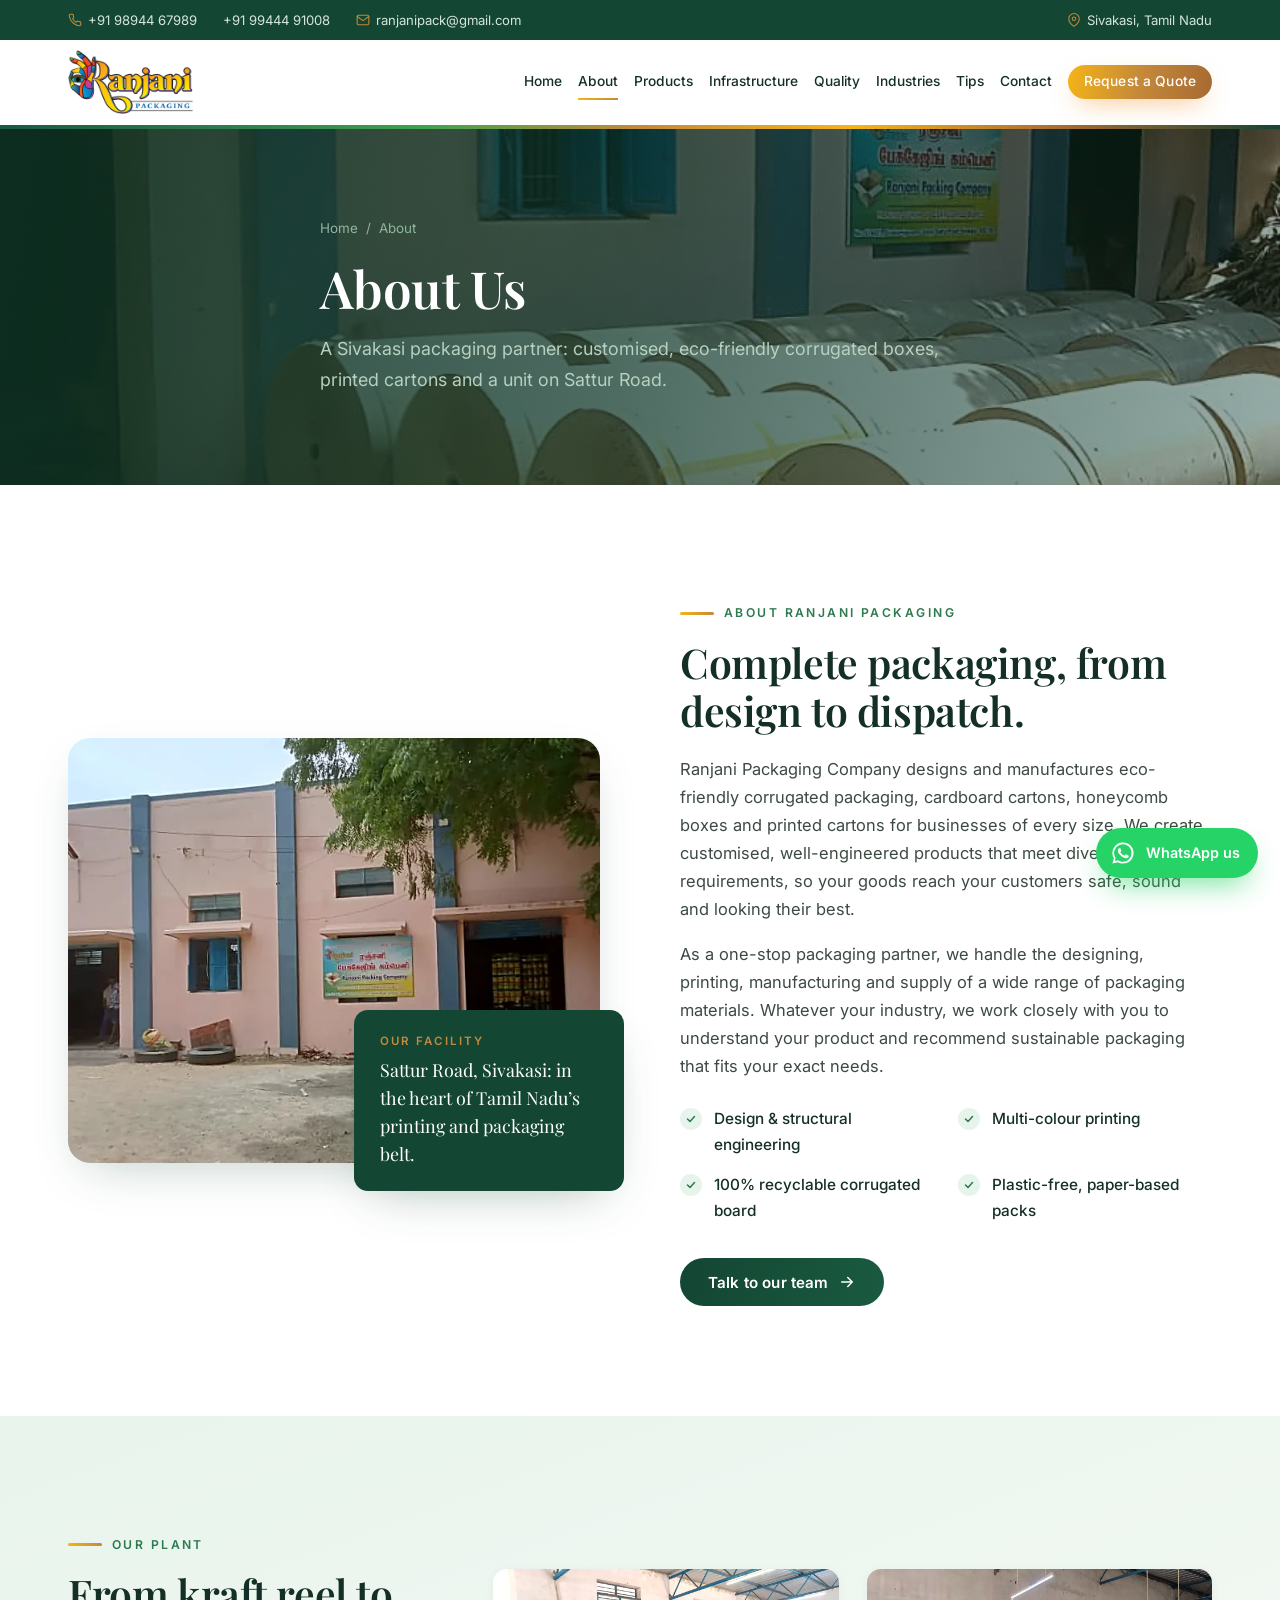
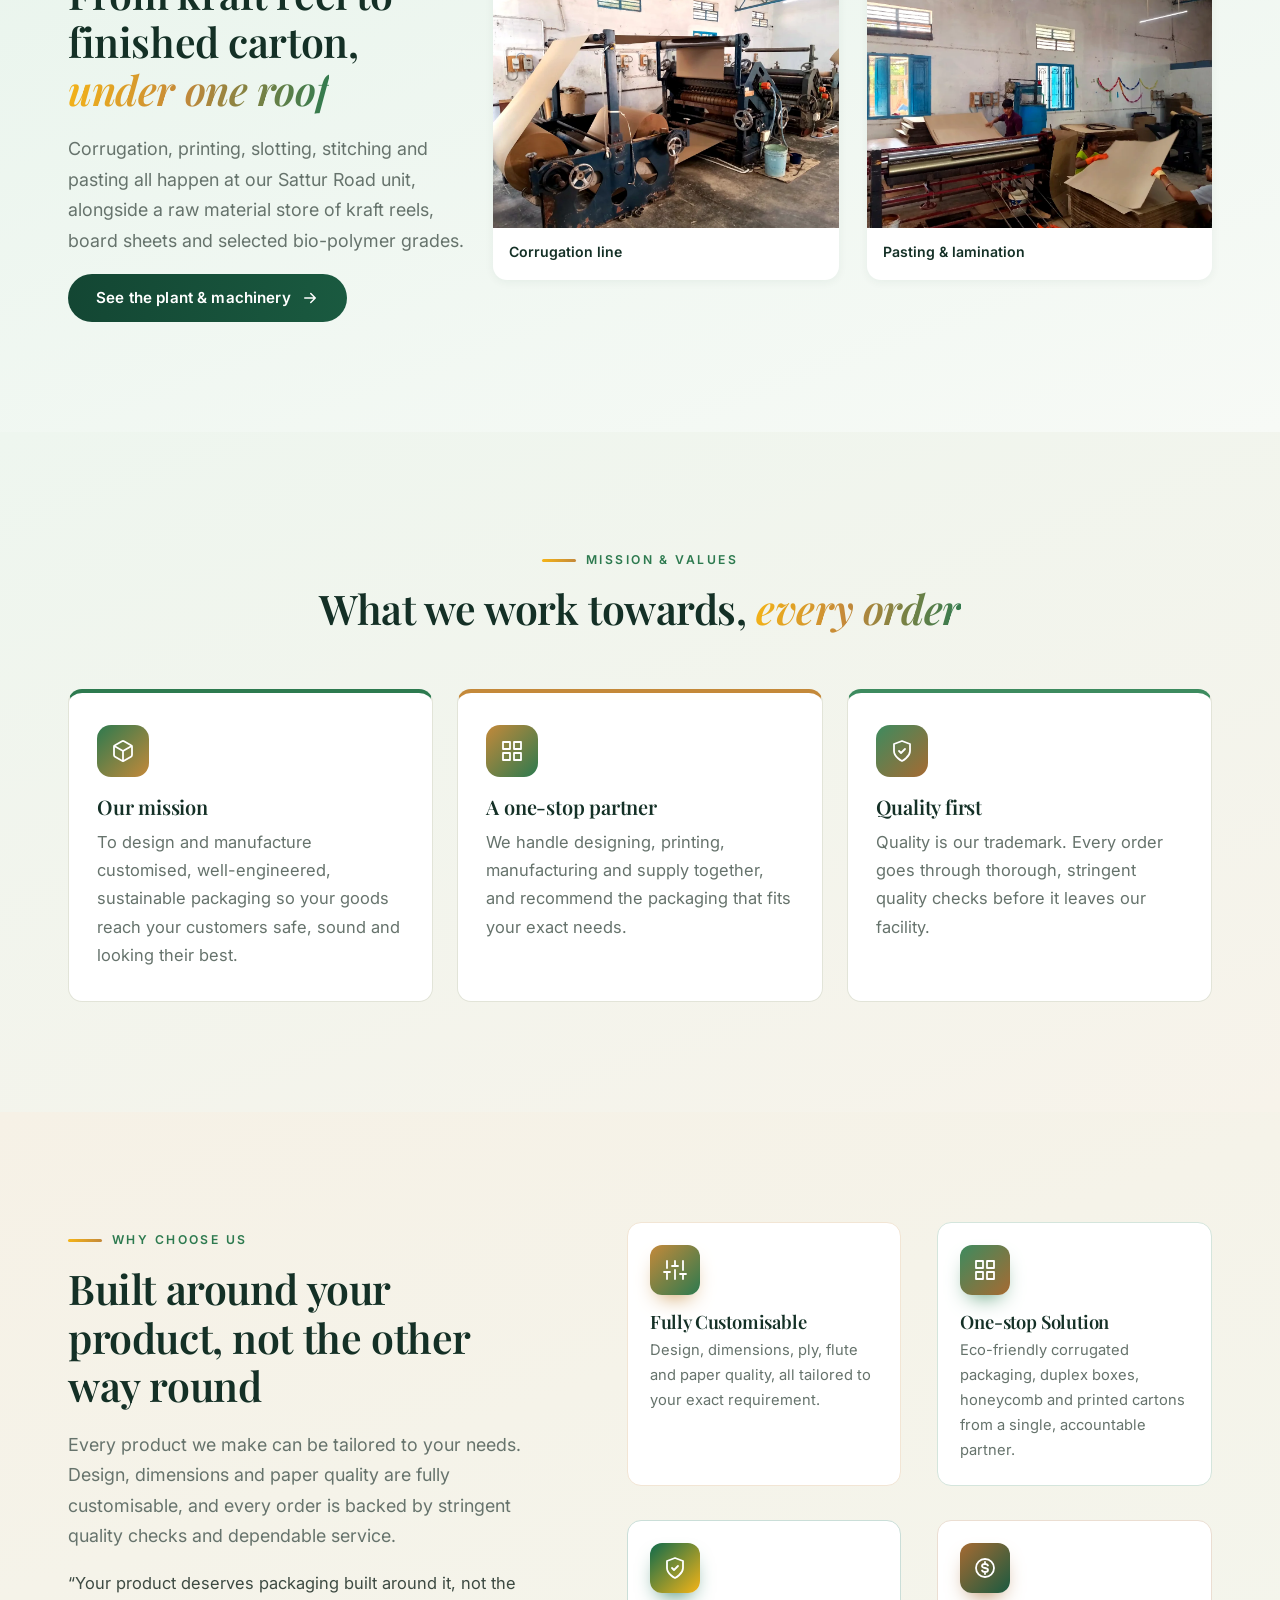
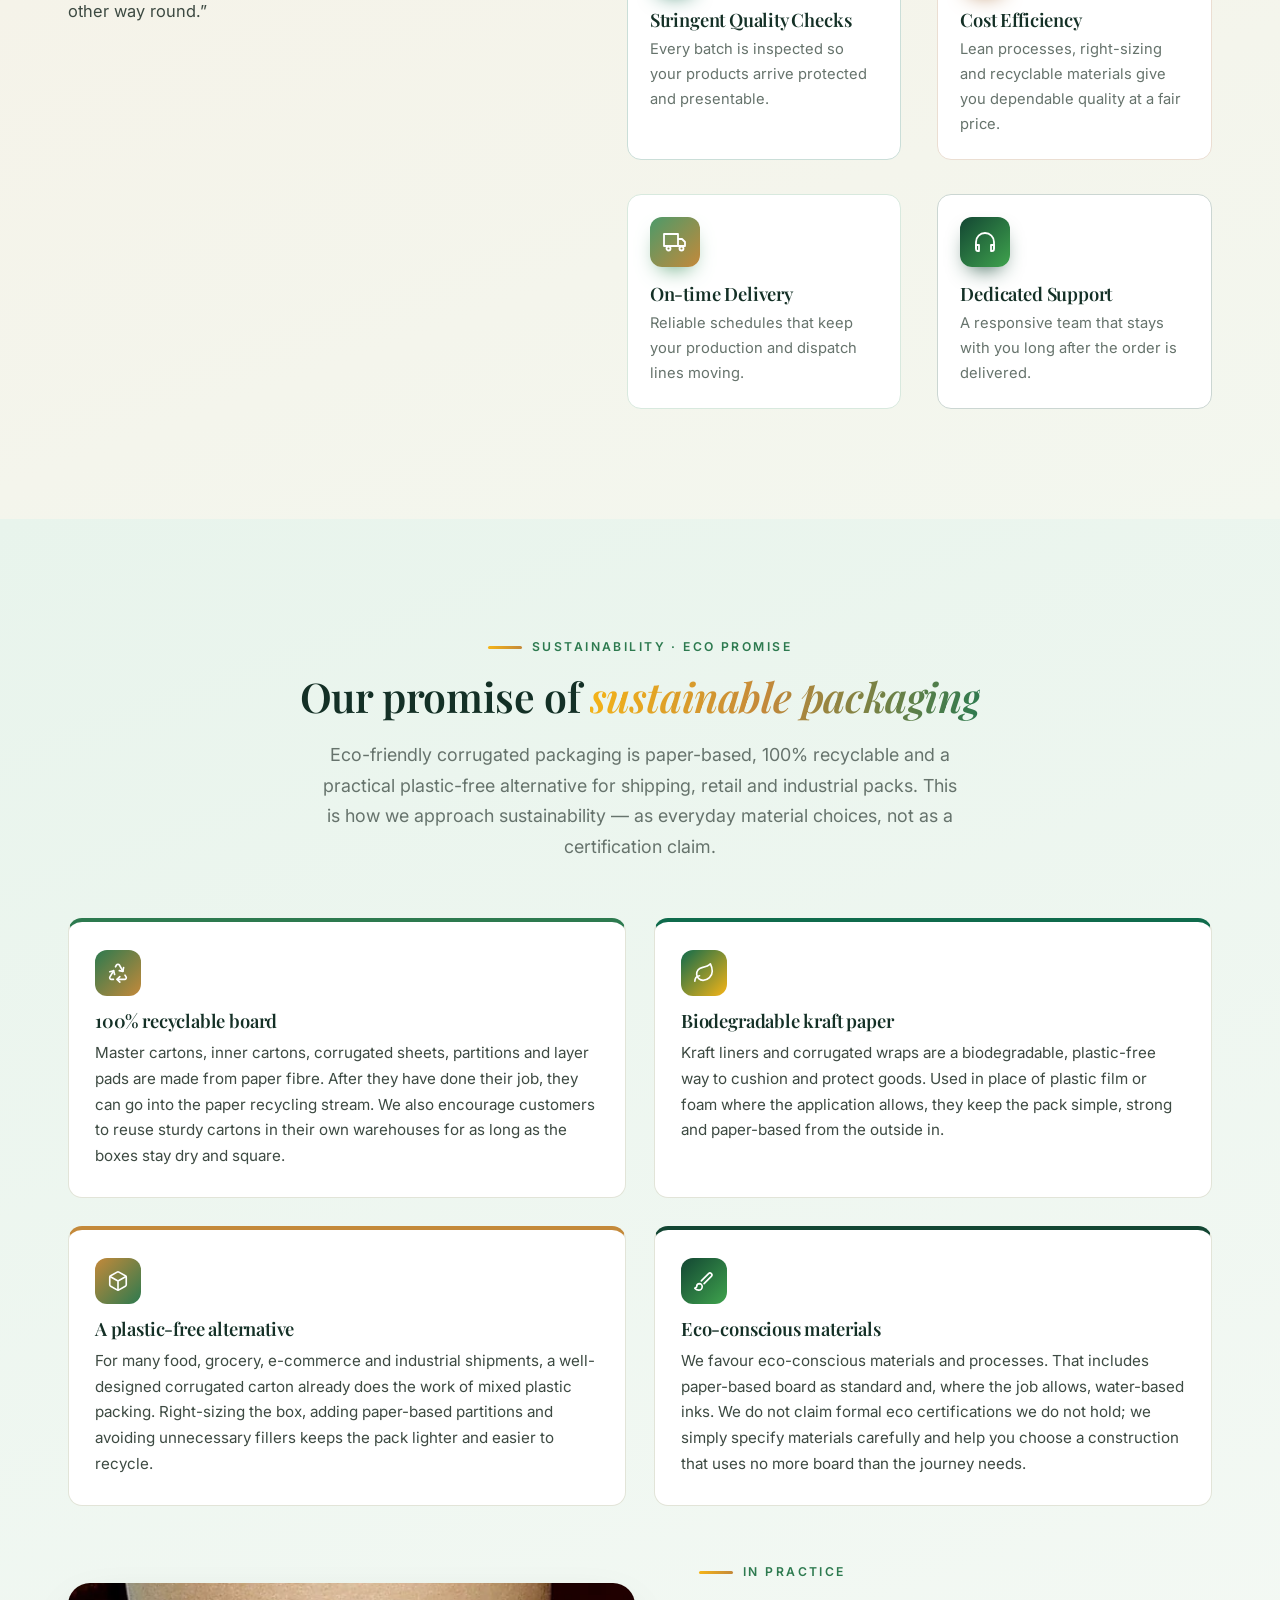
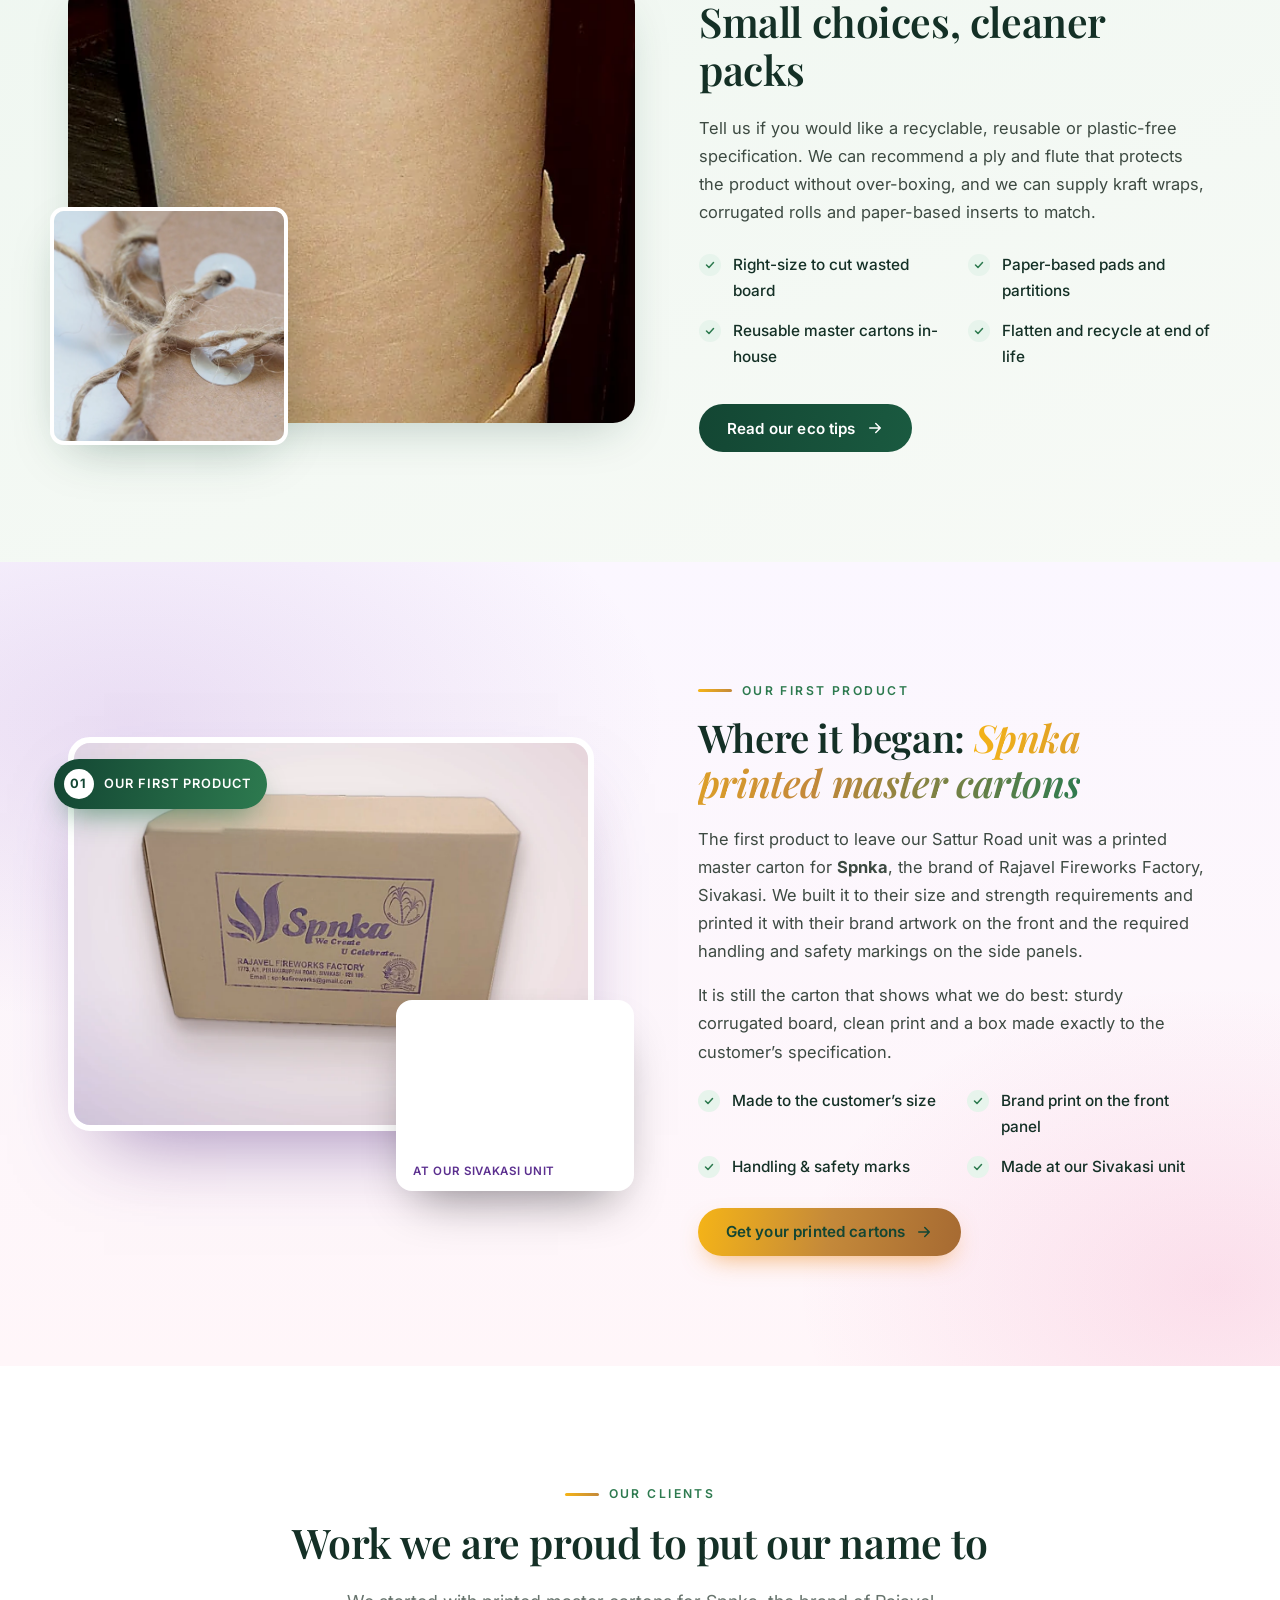
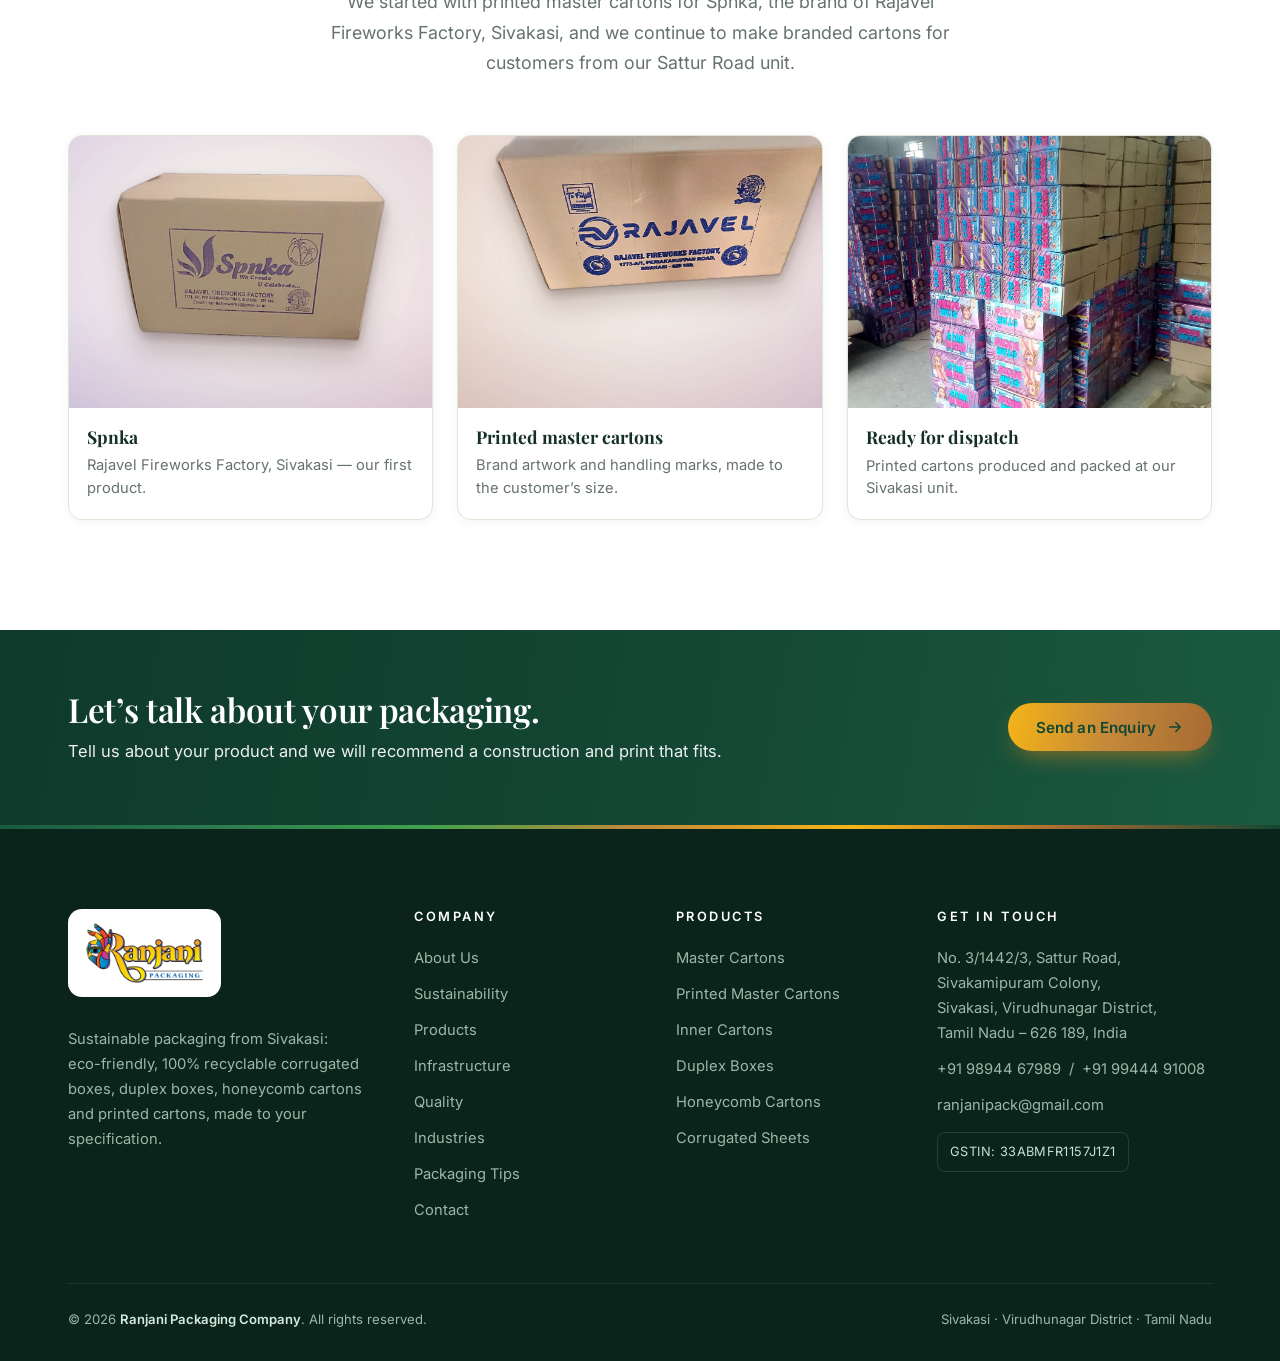
==== commit ec0202f6: "Version 10: add factory plant, machinery and raw-material photos Client-supplied photographs of the " ====
--- a/about.html
+++ b/about.html
@@ -56,6 +56,19 @@
       <li>100% recyclable corrugated board</li><li>Plastic-free, paper-based packs</li>
     </ul>
     <div class="reveal d3"><a class="btn btn-navy" href="contact.html">Talk to our team <svg viewBox="0 0 24 24" fill="none" stroke="currentColor" stroke-width="2" stroke-linecap="round" stroke-linejoin="round" aria-hidden="true"><path d="M5 12h14M13 6l6 6-6 6"/></svg></a></div>
+  </div>
+</div></section>
+
+<section class="section bg-mint" id="our-plant"><div class="wrap">
+  <div class="about-plant">
+    <div class="reveal">
+      <span class="eyebrow">Our Plant</span>
+      <h2>From kraft reel to finished carton, <span class="gold-text">under one roof</span></h2>
+      <p class="lead">Corrugation, printing, slotting, stitching and pasting all happen at our Sattur Road unit, alongside a raw material store of kraft reels, board sheets and selected bio-polymer grades.</p>
+      <a class="btn btn-navy" href="infrastructure.html">See the plant &amp; machinery <svg viewBox="0 0 24 24" fill="none" stroke="currentColor" stroke-width="2" stroke-linecap="round" stroke-linejoin="round" aria-hidden="true"><path d="M5 12h14M13 6l6 6-6 6"/></svg></a>
+    </div>
+    <figure class="reveal d1"><img src="assets/img/ranjani-corrugation-line.webp" alt="Corrugation line at the Ranjani Packaging unit" loading="lazy" decoding="async"><figcaption>Corrugation line</figcaption></figure>
+    <figure class="reveal d2"><img src="assets/img/ranjani-pasting.webp" alt="Pasting and lamination at the Ranjani Packaging unit" loading="lazy" decoding="async"><figcaption>Pasting &amp; lamination</figcaption></figure>
   </div>
 </div></section>
 
--- a/assets/css/style.css
+++ b/assets/css/style.css
@@ -685,3 +685,31 @@
 .nav a:not(.btn)::after{background:linear-gradient(90deg,var(--logo-gold),var(--gold))}
 .eyebrow::before{background:linear-gradient(90deg,var(--logo-gold),var(--gold))}
 .btn-gold{background:linear-gradient(100deg,var(--logo-gold),var(--gold),var(--orange));color:var(--navy)}
+
+/* v9: studio shots on a white ground (plain carton, biscuit carton) */
+.pr-media figure.on-white{background:#fff;border:1px solid var(--line)}
+.pr-media figure.on-white img{object-fit:contain;padding:10px}
+/* keep the low-res plain carton at a modest supporting size */
+.pr-media figure.modest{align-self:end}
+.pr-media figure.modest img{max-height:100%;padding:14px}
+.ind-photo.on-white{background:#fff;border-color:rgba(255,255,255,.4)}
+.ind-photo.on-white img{object-fit:contain;background:#fff}
+
+/* v10: plant & machinery, raw materials, about plant preview */
+.infra-grid.cols-3{grid-template-columns:repeat(3,1fr)}
+.plant-grid,.raw-grid{display:grid;grid-template-columns:repeat(3,1fr);gap:22px}
+.raw-grid{grid-template-columns:repeat(3,1fr)}
+.plant-card figcaption .ic{width:40px;height:40px;border-radius:10px;display:grid;place-items:center;background:linear-gradient(135deg,var(--c),var(--c2));color:#fff;margin-bottom:12px}
+.plant-card figcaption .ic svg{width:20px;height:20px}
+.about-plant{display:grid;grid-template-columns:1.15fr 1fr 1fr;gap:28px;align-items:center}
+.about-plant figure{margin:0;border-radius:var(--radius);overflow:hidden;background:#fff;box-shadow:var(--shadow-sm)}
+.about-plant figure img{width:100%;aspect-ratio:4/3;object-fit:cover;display:block}
+.about-plant figcaption{padding:12px 16px 16px;font-size:.88rem;font-weight:600;color:var(--ink)}
+@media (max-width:1100px){
+  .infra-grid.cols-3,.plant-grid,.raw-grid{grid-template-columns:repeat(2,1fr)}
+  .about-plant{grid-template-columns:1fr 1fr}
+  .about-plant > div:first-child{grid-column:1/-1}
+}
+@media (max-width:700px){
+  .infra-grid.cols-3,.plant-grid,.raw-grid,.about-plant{grid-template-columns:1fr}
+}
